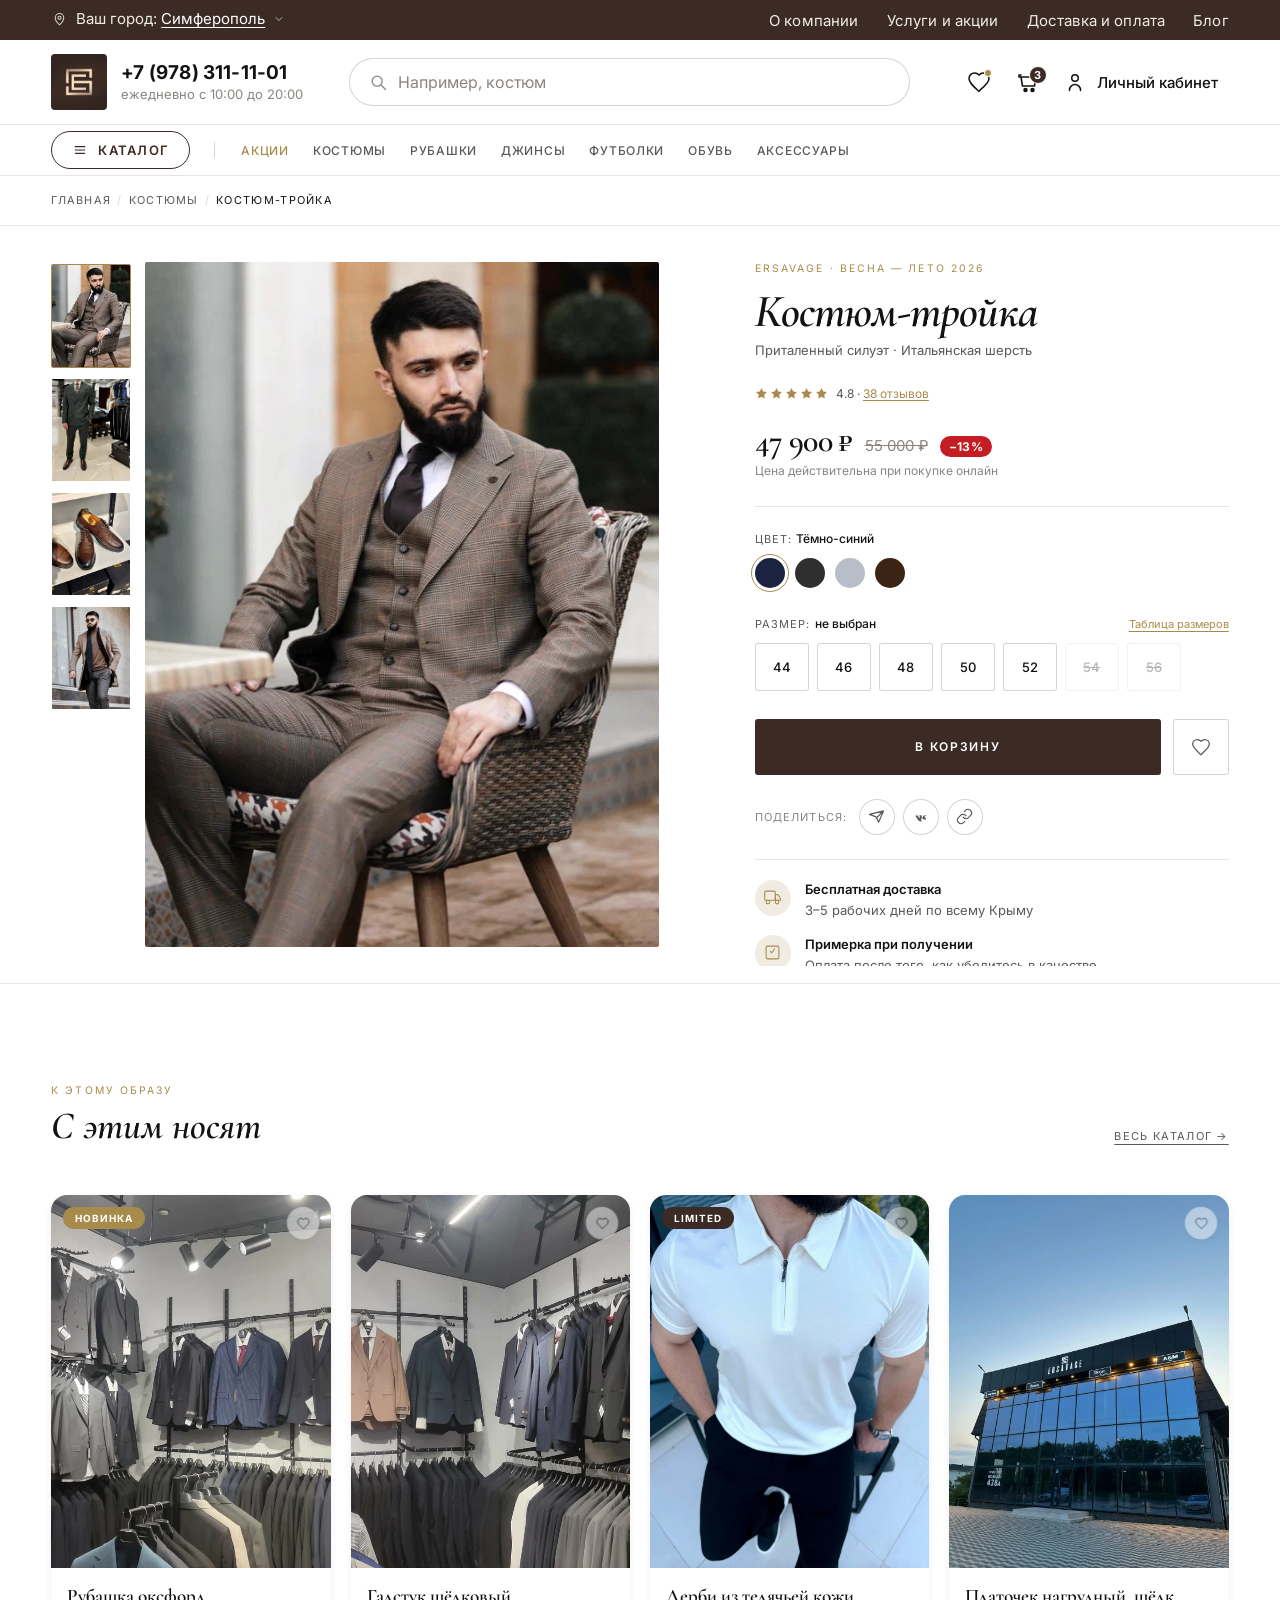
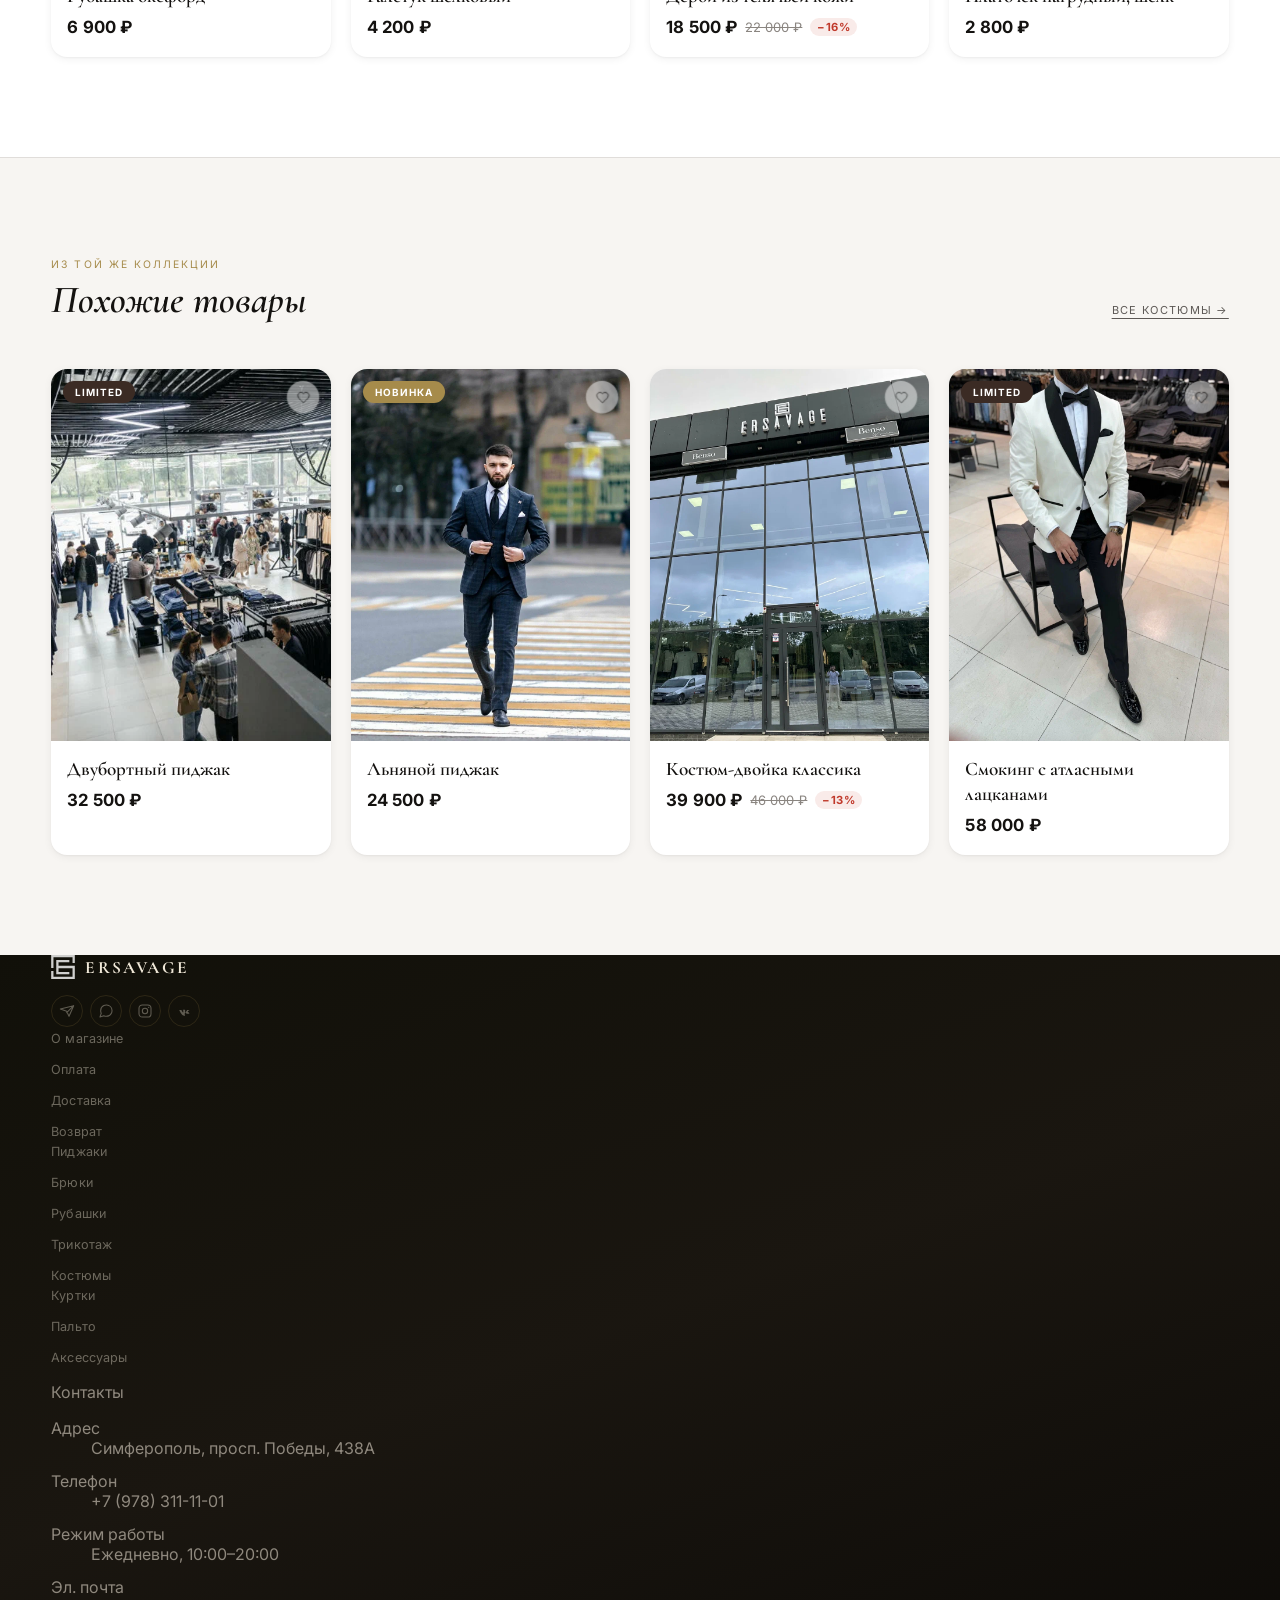
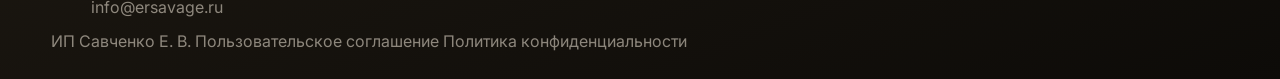
==== product.html @ a7c1278d "Update index.html metadata for SEO, enhance header navigation structure, and improve styling in head" ====
<!DOCTYPE html>
<html lang="ru">
<head>
  <meta charset="UTF-8">
  <meta name="viewport" content="width=device-width, initial-scale=1.0">
  <title>Костюм-тройка — ERSAVAGE</title>
  <link rel="icon" type="image/svg+xml" href="img/favicon.svg">
  <link rel="apple-touch-icon" href="img/logo.jpg">
  <link rel="preconnect" href="https://fonts.googleapis.com">
  <link rel="preconnect" href="https://fonts.gstatic.com" crossorigin>
  <link href="https://fonts.googleapis.com/css2?family=Cormorant+Garamond:ital,wght@0,500;0,600;0,700;1,500;1,600;1,700&family=Inter:wght@400;500;600;700&display=swap" rel="stylesheet">
  <link rel="stylesheet" href="css/style.css">
  <link rel="stylesheet" href="css/product.css">
</head>
<body>

  <a class="skip-link" href="#main-content">Перейти к содержимому</a>

  <!-- ===================== HEADER ===================== -->
  <header class="site-header" id="siteHeader">
    <div class="header-utility">
      <div class="container header-utility-inner">
        <div class="header-city-picker-wrap" id="cityPickerWrap">
          <button type="button" class="header-city-picker" id="cityPickerBtn" aria-haspopup="listbox" aria-expanded="false" aria-label="Выбрать город">
            <span class="header-utility-icon" aria-hidden="true">
              <svg viewBox="0 0 24 24" focusable="false">
                <path fill="none" stroke="currentColor" stroke-width="1.5" stroke-linecap="round" stroke-linejoin="round" d="M12 21s-6-5.2-6-10a6 6 0 1112 0c0 4.8-6 10-6 10z"></path>
                <circle cx="12" cy="11" r="2.25" fill="none" stroke="currentColor" stroke-width="1.5"></circle>
              </svg>
            </span>
            <span class="header-city-label">Ваш город: <span class="header-city-name" id="cityPickerName">Симферополь</span></span>
            <span class="header-city-chevron" aria-hidden="true">
              <svg viewBox="0 0 24 24" width="12" height="12" focusable="false">
                <path fill="none" stroke="currentColor" stroke-width="2" stroke-linecap="round" stroke-linejoin="round" d="M6 9l6 6 6-6"></path>
              </svg>
            </span>
          </button>
          <ul class="header-city-dropdown" id="cityPickerDropdown" role="listbox" aria-label="Выберите город">
            <li role="option" aria-selected="true"  data-city="Симферополь">Симферополь</li>
            <li role="option" aria-selected="false" data-city="Евпатория">Евпатория</li>
            <li role="option" aria-selected="false" data-city="Севастополь">Севастополь</li>
            <li role="option" aria-selected="false" data-city="Старый Крым">Старый Крым</li>
          </ul>
        </div>
        <nav class="header-utility-nav" aria-label="Информация о компании">
          <a class="header-utility-nav-link" href="index.html#about">О компании</a>
          <a class="header-utility-nav-link" href="sales.html">Услуги и акции</a>
          <a class="header-utility-nav-link" href="#">Доставка и оплата</a>
          <a class="header-utility-nav-link" href="#">Блог</a>
        </nav>
      </div>
    </div>

    <div class="header-main">
      <div class="container header-main-inner">

        <a class="header-logo" href="index.html" aria-label="ERSAVAGE — на главную">
          <img src="img/logo.jpg" alt="ERSAVAGE" width="48" height="48">
        </a>

        <div class="header-contact">
          <a class="header-contact-phone" href="tel:+79783111101">+7 (978) 311-11-01</a>
          <span class="header-contact-hours">ежедневно с 10:00 до 20:00</span>
        </div>

        <form class="header-search" role="search" action="#" method="get">
          <span class="header-search-icon" aria-hidden="true">
            <svg viewBox="0 0 24 24" focusable="false">
              <circle cx="11" cy="11" r="6" fill="none" stroke="currentColor" stroke-width="1.6"></circle>
              <path d="M16 16L21 21" fill="none" stroke="currentColor" stroke-width="1.6" stroke-linecap="round"></path>
            </svg>
          </span>
          <label class="sr-only" for="headerSearchInput">Поиск по каталогу</label>
          <input id="headerSearchInput" type="search" name="q" placeholder="Например, костюм" autocomplete="off">
        </form>

        <div class="header-actions">
          <button type="button" class="header-action header-wishlist-btn" aria-label="Избранное">
            <span class="wishlist-badge" aria-hidden="true"></span>
            <svg viewBox="0 0 24 24" aria-hidden="true" focusable="false">
              <path d="M12 21.35l-1.45-1.32C5.4 15.36 2 12.28 2 8.5 2 5.42 4.42 3 7.5 3c1.74 0 3.41.81 4.5 2.09C13.09 3.81 14.76 3 16.5 3 19.58 3 22 5.42 22 8.5c0 3.78-3.4 6.86-8.55 11.18L12 21.35z" fill="none" stroke="currentColor" stroke-width="1.5" stroke-linejoin="round"></path>
            </svg>
          </button>
          <a href="#" class="header-action header-cart-link" aria-label="Корзина, 3 товара">
            <span class="cart-badge">3</span>
            <svg viewBox="0 0 24 24" aria-hidden="true" focusable="false">
              <path d="M6 7h15l-1.5 9h-12L6 7z" fill="none" stroke="currentColor" stroke-width="1.6" stroke-linejoin="round"></path>
              <path d="M6 7H4V5h2" fill="none" stroke="currentColor" stroke-width="1.6" stroke-linecap="round"></path>
              <circle cx="10.5" cy="20" r="1.5" fill="currentColor"></circle>
              <circle cx="17.5" cy="20" r="1.5" fill="currentColor"></circle>
            </svg>
          </a>
          <a href="#" class="header-action header-account-link">
            <svg viewBox="0 0 24 24" aria-hidden="true" focusable="false">
              <circle cx="12" cy="8" r="3.25" fill="none" stroke="currentColor" stroke-width="1.5"></circle>
              <path d="M6.5 20.5v-.5a5.5 5.5 0 0111 0v.5" fill="none" stroke="currentColor" stroke-width="1.5" stroke-linecap="round"></path>
            </svg>
            <span>Личный кабинет</span>
          </a>
          <button
            type="button"
            class="header-action header-menu-btn"
            data-header-menu
            aria-expanded="false"
            aria-controls="headerMobileDrawer"
            aria-label="Открыть меню"
          >
            <svg class="header-menu-icon" viewBox="0 0 24 24" aria-hidden="true" focusable="false">
              <path d="M5 7h14M5 12h14M5 17h14" fill="none" stroke="currentColor" stroke-width="1.6" stroke-linecap="round"></path>
            </svg>
            <svg class="header-menu-close-icon" viewBox="0 0 24 24" aria-hidden="true" focusable="false">
              <path d="M6 6l12 12M18 6L6 18" fill="none" stroke="currentColor" stroke-width="1.6" stroke-linecap="round"></path>
            </svg>
          </button>
        </div>

      </div>
    </div>

    <div class="header-subnav" aria-label="Категории каталога">
      <div class="header-subnav-bg" aria-hidden="true"></div>
      <div class="container header-subnav-inner">
        <button type="button" class="header-catalog-btn" data-header-menu aria-label="Открыть каталог">
          <svg viewBox="0 0 24 24" aria-hidden="true" focusable="false">
            <path d="M5 7h14M5 12h14M5 17h14" fill="none" stroke="currentColor" stroke-width="1.8" stroke-linecap="round"></path>
          </svg>
          Каталог
        </button>
        <nav class="subnav-links" aria-label="Направления">
          <a href="sales.html">Акции</a>
          <a href="suits.html">Костюмы</a>
          <a href="#">Рубашки</a>
          <a href="#">Джинсы</a>
          <a href="#">Футболки</a>
          <a href="#">Обувь</a>
          <a href="#">Аксессуары</a>
        </nav>
      </div>
    </div>

    <div
      class="header-mobile-drawer"
      id="headerMobileDrawer"
      aria-hidden="true"
      aria-label="Навигация по сайту"
    >
      <button type="button" class="header-mobile-drawer-backdrop" data-header-menu-close aria-label="Закрыть меню"></button>
      <div class="header-mobile-drawer-panel" role="dialog" aria-modal="true" aria-label="Меню">
        <div class="header-mobile-drawer-head">
          <p class="header-mobile-drawer-title">Меню</p>
          <button type="button" class="header-mobile-drawer-close" data-header-menu-close aria-label="Закрыть меню">
            <svg viewBox="0 0 24 24" aria-hidden="true" focusable="false">
              <path d="M6 6l12 12M18 6L6 18" fill="none" stroke="currentColor" stroke-width="1.6" stroke-linecap="round"></path>
            </svg>
          </button>
        </div>

        <a href="index.html#new" class="header-mobile-catalog-link">
          <svg viewBox="0 0 24 24" aria-hidden="true" focusable="false">
            <path d="M5 7h14M5 12h14M5 17h14" fill="none" stroke="currentColor" stroke-width="1.6" stroke-linecap="round"></path>
          </svg>
          Каталог
        </a>

        <nav class="header-mobile-nav" aria-label="Категории">
          <a href="sales.html">Акции</a>
          <a href="#">Новинки</a>
          <a href="suits.html">Костюмы</a>
          <a href="#">Рубашки</a>
          <a href="#">Джинсы</a>
          <a href="#">Футболки</a>
          <a href="#">Аксессуары</a>
        </nav>

        <div class="header-mobile-divider" aria-hidden="true"></div>

        <nav class="header-mobile-nav header-mobile-nav--utility" aria-label="Сервисная навигация">
          <a href="index.html#about">О компании</a>
          <a href="#">Услуги и акции</a>
          <a href="#">Доставка и оплата</a>
          <a href="#">Блог</a>
        </nav>

        <div class="header-mobile-footer">
          <a class="header-mobile-phone" href="tel:+79783111101">+7 (978) 311-11-01</a>
          <p class="header-mobile-phone-hours">ежедневно с 10:00 до 20:00</p>
        </div>
      </div>
    </div>
  </header>

  <!-- ===================== MAIN ===================== -->
  <main id="main-content">

    <!-- Breadcrumb -->
    <div class="pdp-breadcrumb">
      <div class="container">
        <ol class="pdp-breadcrumb-list" aria-label="Навигационная цепочка">
          <li><a href="index.html">Главная</a></li>
          <li aria-hidden="true"><span class="pdp-breadcrumb-sep">/</span></li>
          <li><a href="suits.html">Костюмы</a></li>
          <li aria-hidden="true"><span class="pdp-breadcrumb-sep">/</span></li>
          <li class="pdp-breadcrumb-current" aria-current="page">Костюм-тройка</li>
        </ol>
      </div>
    </div>

    <!-- PDP Grid -->
    <div class="container">
      <div class="pdp-grid">

        <!-- ── GALLERY ── -->
        <div class="pdp-gallery" aria-label="Фотографии товара">

          <!-- Thumbnail strip -->
          <div class="pdp-gallery-strip" role="list" aria-label="Выбор фотографии">
            <button
              type="button"
              class="pdp-gallery-thumb is-active"
              data-pdp-thumb="0"
              aria-label="Фото 1 — общий вид"
              role="listitem"
            >
              <img
                src="img/XXXL.webp"
                alt=""
                loading="eager"
              >
            </button>
            <button
              type="button"
              class="pdp-gallery-thumb"
              data-pdp-thumb="1"
              aria-label="Фото 2 — образ на модели"
              role="listitem"
            >
              <img
                src="img/XXXL%20(1).webp"
                alt=""
                loading="lazy"
              >
            </button>
            <button
              type="button"
              class="pdp-gallery-thumb"
              data-pdp-thumb="2"
              aria-label="Фото 3 — детали кроя"
              role="listitem"
            >
              <img
                src="img/XXXL%20(2).webp"
                alt=""
                loading="lazy"
              >
            </button>
            <button
              type="button"
              class="pdp-gallery-thumb"
              data-pdp-thumb="3"
              aria-label="Фото 4 — жилет"
              role="listitem"
            >
              <img
                src="img/XXXL%20(3).webp"
                alt=""
                loading="lazy"
              >
            </button>
          </div>

          <!-- Main image -->
          <div class="pdp-gallery-main">
            <img
              id="pdpMainImg"
              src="img/XXXL.webp"
              alt="Костюм-тройка ERSAVAGE — общий вид"
              loading="eager"
              fetchpriority="high"
            >
          </div>
        </div>

        <!-- ── INFO PANEL ── -->
        <div class="pdp-info" id="pdpInfo">

          <span class="pdp-eyebrow">ERSAVAGE · Весна — лето 2026</span>

          <h1 class="pdp-title">Костюм-тройка</h1>
          <p class="pdp-subtitle">Приталенный силуэт · Итальянская шерсть</p>

          <!-- Rating -->
          <div class="pdp-rating">
            <div class="pdp-stars" aria-label="Рейтинг: 4.8 из 5">
              <svg viewBox="0 0 24 24" aria-hidden="true"><polygon points="12,2 15.09,8.26 22,9.27 17,14.14 18.18,21.02 12,17.77 5.82,21.02 7,14.14 2,9.27 8.91,8.26"/></svg>
              <svg viewBox="0 0 24 24" aria-hidden="true"><polygon points="12,2 15.09,8.26 22,9.27 17,14.14 18.18,21.02 12,17.77 5.82,21.02 7,14.14 2,9.27 8.91,8.26"/></svg>
              <svg viewBox="0 0 24 24" aria-hidden="true"><polygon points="12,2 15.09,8.26 22,9.27 17,14.14 18.18,21.02 12,17.77 5.82,21.02 7,14.14 2,9.27 8.91,8.26"/></svg>
              <svg viewBox="0 0 24 24" aria-hidden="true"><polygon points="12,2 15.09,8.26 22,9.27 17,14.14 18.18,21.02 12,17.77 5.82,21.02 7,14.14 2,9.27 8.91,8.26"/></svg>
              <svg viewBox="0 0 24 24" aria-hidden="true"><polygon points="12,2 15.09,8.26 22,9.27 17,14.14 18.18,21.02 12,17.77 5.82,21.02 7,14.14 2,9.27 8.91,8.26"/></svg>
            </div>
            <span class="pdp-rating-text">4.8 · <span class="pdp-rating-count">38 отзывов</span></span>
          </div>

          <!-- Price -->
          <div class="pdp-price-row">
            <span class="pdp-price-new">47 900 ₽</span>
            <span class="pdp-price-old">55 000 ₽</span>
            <span class="pdp-price-discount">−13%</span>
          </div>
          <p class="pdp-price-note">Цена действительна при покупке онлайн</p>

          <hr class="pdp-divider">

          <!-- Colors -->
          <label class="pdp-option-label" id="colorLabel">
            Цвет: <strong id="colorName">Тёмно-синий</strong>
          </label>
          <div class="pdp-colors" role="group" aria-labelledby="colorLabel">
            <button
              type="button"
              class="pdp-color-swatch is-active"
              data-color-name="Тёмно-синий"
              aria-label="Тёмно-синий — выбран"
              style="background: #1a2340;"
            ></button>
            <button
              type="button"
              class="pdp-color-swatch"
              data-color-name="Антрацит"
              aria-label="Антрацит"
              style="background: #2f2f2f;"
            ></button>
            <button
              type="button"
              class="pdp-color-swatch"
              data-color-name="Светло-серый"
              aria-label="Светло-серый"
              style="background: #b8bec8;"
            ></button>
            <button
              type="button"
              class="pdp-color-swatch"
              data-color-name="Тёмно-коричневый"
              aria-label="Тёмно-коричневый"
              style="background: #3b2414;"
            ></button>
          </div>

          <!-- Sizes -->
          <div class="pdp-sizes-head">
            <label class="pdp-option-label" id="sizeLabel" style="margin-bottom:0">
              Размер: <strong id="sizeName">не выбран</strong>
            </label>
            <button type="button" class="pdp-size-guide-btn" id="pdpSizeGuideBtn" aria-label="Открыть таблицу размеров">
              Таблица размеров
            </button>
          </div>
          <div class="pdp-sizes" role="group" aria-labelledby="sizeLabel">
            <button type="button" class="pdp-size-btn" data-size="44">44</button>
            <button type="button" class="pdp-size-btn" data-size="46">46</button>
            <button type="button" class="pdp-size-btn" data-size="48">48</button>
            <button type="button" class="pdp-size-btn" data-size="50">50</button>
            <button type="button" class="pdp-size-btn" data-size="52">52</button>
            <button type="button" class="pdp-size-btn" data-size="54" disabled>54</button>
            <button type="button" class="pdp-size-btn" data-size="56" disabled>56</button>
          </div>

          <!-- Add to cart + wishlist -->
          <div class="pdp-actions">
            <button type="button" class="pdp-cart-btn" id="pdpCartBtn">
              В корзину
            </button>
            <button type="button" class="pdp-wish-btn" id="pdpWishBtn" aria-label="Добавить в избранное">
              <svg viewBox="0 0 24 24" aria-hidden="true" focusable="false">
                <path d="M12 21.35l-1.45-1.32C5.4 15.36 2 12.28 2 8.5 2 5.42 4.42 3 7.5 3c1.74 0 3.41.81 4.5 2.09C13.09 3.81 14.76 3 16.5 3 19.58 3 22 5.42 22 8.5c0 3.78-3.4 6.86-8.55 11.18L12 21.35z" fill="none" stroke="currentColor" stroke-width="1.5" stroke-linejoin="round"/>
              </svg>
            </button>
          </div>

          <!-- Share -->
          <div class="pdp-share">
            <span class="pdp-share-label">Поделиться:</span>
            <div class="pdp-share-btns">
              <a href="#" class="pdp-share-btn pdp-share-tg" target="_blank" rel="noopener noreferrer" aria-label="Поделиться в Telegram">
                <svg viewBox="0 0 24 24" width="17" height="17" fill="none" stroke="currentColor" stroke-width="1.6" stroke-linecap="round" stroke-linejoin="round" aria-hidden="true"><path d="M22 4L11.5 14.5M22 4l-7 16-3.5-7.5L2 9l20-5z"/></svg>
              </a>
              <a href="#" class="pdp-share-btn pdp-share-vk" target="_blank" rel="noopener noreferrer" aria-label="Поделиться ВКонтакте">
                <svg viewBox="0 0 24 24" width="17" height="17" fill="currentColor" aria-hidden="true"><path d="M12.785 16.241s.288-.032.436-.194c.136-.148.132-.427.132-.427s-.02-1.304.587-1.496c.598-.186 1.364 1.26 2.175 1.816.616.422 1.084.33 1.084.33l2.175-.03s1.137-.071.598-.964c-.044-.073-.314-.658-1.617-1.862-1.366-1.262-1.183-.528.462-1.616.998-.674 1.396-1.086 1.27-1.262-.116-.163-.833-.12-.833-.12l-2.37.015s-.176-.024-.306.052c-.12.071-.197.234-.197.234s-.353.944-.82 1.748c-.988 1.674-1.384 1.762-1.547 1.658-.376-.24-.282-.966-.282-1.484 0-1.612.244-2.284-.476-2.456-.238-.057-.413-.095-1.023-.101-.782-.008-1.444.003-1.818.188-.252.126-.446.407-.328.423.146.02.477.09.652.33.226.31.218 1.005.218 1.005s.13 1.92-.302 2.158c-.297.163-.704-.169-1.578-1.686-.447-.776-.784-1.634-.784-1.634s-.065-.16-.182-.246c-.141-.103-.338-.136-.338-.136l-2.254.015s-.338.01-.462.155c-.11.13-.008.4-.008.4s1.77 4.14 3.773 6.23c1.836 1.914 3.923 1.787 3.923 1.787h.942z"/></svg>
              </a>
              <button type="button" class="pdp-share-btn" id="pdpCopyLink" aria-label="Скопировать ссылку">
                <svg viewBox="0 0 24 24" width="17" height="17" fill="none" stroke="currentColor" stroke-width="1.6" stroke-linecap="round" stroke-linejoin="round" aria-hidden="true"><path d="M10 13a5 5 0 0 0 7.54.54l3-3a5 5 0 0 0-7.07-7.07l-1.72 1.71"/><path d="M14 11a5 5 0 0 0-7.54-.54l-3 3a5 5 0 0 0 7.07 7.07l1.71-1.71"/></svg>
              </button>
            </div>
            <span class="pdp-copy-toast" id="pdpCopyToast" role="status" aria-live="polite">Ссылка скопирована</span>
          </div>

          <!-- Perks -->
          <ul class="pdp-perks" aria-label="Условия покупки">
            <li class="pdp-perk">
              <span class="pdp-perk-icon" aria-hidden="true">
                <svg viewBox="0 0 24 24" fill="none" stroke="currentColor" stroke-width="1.5" stroke-linecap="round" stroke-linejoin="round">
                  <rect x="1" y="3" width="15" height="13" rx="2"/><path d="M16 8h4l3 5v3h-7V8z"/><circle cx="5.5" cy="18.5" r="2.5"/><circle cx="18.5" cy="18.5" r="2.5"/>
                </svg>
              </span>
              <div class="pdp-perk-body">
                <strong>Бесплатная доставка</strong>
                3–5 рабочих дней по всему Крыму
              </div>
            </li>
            <li class="pdp-perk">
              <span class="pdp-perk-icon" aria-hidden="true">
                <svg viewBox="0 0 24 24" fill="none" stroke="currentColor" stroke-width="1.5" stroke-linecap="round" stroke-linejoin="round">
                  <path d="M9 10.5l2 2L15 7"/><rect x="3" y="3" width="18" height="18" rx="2"/>
                </svg>
              </span>
              <div class="pdp-perk-body">
                <strong>Примерка при получении</strong>
                Оплата после того, как убедитесь в качестве
              </div>
            </li>
            <li class="pdp-perk">
              <span class="pdp-perk-icon" aria-hidden="true">
                <svg viewBox="0 0 24 24" fill="none" stroke="currentColor" stroke-width="1.5" stroke-linecap="round" stroke-linejoin="round">
                  <polyline points="1 4 1 10 7 10"/><path d="M3.51 15a9 9 0 1 0 .49-3.51"/>
                </svg>
              </span>
              <div class="pdp-perk-body">
                <strong>Возврат в течение 30 дней</strong>
                Без лишних вопросов
              </div>
            </li>
          </ul>

          <!-- Accordion -->
          <div class="pdp-accordion" id="pdpAccordion">

            <div class="pdp-accordion-item is-open">
              <button type="button" class="pdp-accordion-trigger" aria-expanded="true" aria-controls="accDesc">
                Описание
                <span class="pdp-accordion-icon" aria-hidden="true">
                  <svg width="16" height="16" viewBox="0 0 24 24" fill="none" stroke="currentColor" stroke-width="1.8" stroke-linecap="round">
                    <path d="M12 5v14M5 12h14"/>
                  </svg>
                </span>
              </button>
              <div class="pdp-accordion-body" id="accDesc" role="region">
                <div class="pdp-accordion-body-inner">
                  <p>Классический костюм-тройка от ERSAVAGE в приталенном силуэте — образ, который работает на важных встречах, свадьбах и особых событиях. Двубортный пиджак с лацканами-пиком, жилет и зауженные брюки с отворотами создают законченный образ.</p>
                  <p>Изготовлен из итальянской шерстяной смеси с лёгким блеском — ткань дышит, держит форму и не мнётся в течение дня. Подкладка из чистого шёлка.</p>
                </div>
              </div>
            </div>

            <div class="pdp-accordion-item">
              <button type="button" class="pdp-accordion-trigger" aria-expanded="false" aria-controls="accComp">
                Состав и материалы
                <span class="pdp-accordion-icon" aria-hidden="true">
                  <svg width="16" height="16" viewBox="0 0 24 24" fill="none" stroke="currentColor" stroke-width="1.8" stroke-linecap="round">
                    <path d="M12 5v14M5 12h14"/>
                  </svg>
                </span>
              </button>
              <div class="pdp-accordion-body" id="accComp" role="region" hidden>
                <div class="pdp-accordion-body-inner">
                  <ul>
                    <li>Основа: 90% шерсть, 10% шёлк (Италия, Lanificio F.lli Cerruti)</li>
                    <li>Подкладка: 100% шёлк</li>
                    <li>Пуговицы: рог буйвола</li>
                    <li>Внутренний пояс: натуральная кожа</li>
                  </ul>
                </div>
              </div>
            </div>

            <div class="pdp-accordion-item">
              <button type="button" class="pdp-accordion-trigger" aria-expanded="false" aria-controls="accCare">
                Уход за изделием
                <span class="pdp-accordion-icon" aria-hidden="true">
                  <svg width="16" height="16" viewBox="0 0 24 24" fill="none" stroke="currentColor" stroke-width="1.8" stroke-linecap="round">
                    <path d="M12 5v14M5 12h14"/>
                  </svg>
                </span>
              </button>
              <div class="pdp-accordion-body" id="accCare" role="region" hidden>
                <div class="pdp-accordion-body-inner">
                  <ul>
                    <li>Только сухая химчистка (P)</li>
                    <li>Не стирать в машине</li>
                    <li>Гладить при низкой температуре (до 110°C) через влажную ткань</li>
                    <li>Хранить на анатомических вешалках</li>
                    <li>После носки проветривать не менее 30 минут</li>
                  </ul>
                </div>
              </div>
            </div>

            <div class="pdp-accordion-item">
              <button type="button" class="pdp-accordion-trigger" aria-expanded="false" aria-controls="accDelivery">
                Доставка и возврат
                <span class="pdp-accordion-icon" aria-hidden="true">
                  <svg width="16" height="16" viewBox="0 0 24 24" fill="none" stroke="currentColor" stroke-width="1.8" stroke-linecap="round">
                    <path d="M12 5v14M5 12h14"/>
                  </svg>
                </span>
              </button>
              <div class="pdp-accordion-body" id="accDelivery" role="region" hidden>
                <div class="pdp-accordion-body-inner">
                  <p><strong>Доставка:</strong> бесплатно по Симферополю и Крыму, 3–5 рабочих дней. Курьером до двери или в пункт выдачи.</p>
                  <p><strong>Примерка:</strong> вы можете примерить товар при получении и отказаться от него, если он вам не подошёл — без предоплаты.</p>
                  <p><strong>Возврат:</strong> в течение 30 дней с момента получения при сохранении товарного вида и этикеток.</p>
                </div>
              </div>
            </div>

          </div>
          <!-- /accordion -->

        </div>
        <!-- /pdp-info -->

      </div>
      <!-- /pdp-grid -->
    </div>

    <!-- ── RELATED PRODUCTS ── -->
    <section class="pdp-related" aria-labelledby="relatedTitle">
      <div class="container">
        <div class="pdp-related-head">
          <div>
            <p class="pdp-related-eyebrow">К этому образу</p>
            <h2 class="pdp-related-heading" id="relatedTitle">С этим носят</h2>
          </div>
          <a href="#" class="pdp-related-link">Весь каталог →</a>
        </div>

        <div class="pdp-related-grid">

          <article class="na-card">
            <a href="#" class="na-card-img-link" tabindex="-1" aria-hidden="true">
              <div class="na-card-img">
                <img src="img/XXXL%20(4).webp" alt="Классическая рубашка оксфорд" loading="lazy">
                <span class="na-badge na-badge--new">Новинка</span>
                <button type="button" class="na-wish" aria-label="Добавить в избранное">
                  <svg viewBox="0 0 24 24" aria-hidden="true" focusable="false"><path d="M12 21.35l-1.45-1.32C5.4 15.36 2 12.28 2 8.5 2 5.42 4.42 3 7.5 3c1.74 0 3.41.81 4.5 2.09C13.09 3.81 14.76 3 16.5 3 19.58 3 22 5.42 22 8.5c0 3.78-3.4 6.86-8.55 11.18L12 21.35z" fill="none" stroke="currentColor" stroke-width="1.5" stroke-linejoin="round"/></svg>
                </button>
                <div class="na-card-cta-bar">
                  <button type="button" class="na-cart-btn-overlay">В корзину</button>
                </div>
              </div>
            </a>
            <div class="na-card-info">
              <h3 class="na-card-title"><a href="#">Рубашка оксфорд</a></h3>
              <div class="na-card-price-row">
                <span class="na-price-new">6 900 ₽</span>
              </div>
            </div>
          </article>

          <article class="na-card">
            <a href="#" class="na-card-img-link" tabindex="-1" aria-hidden="true">
              <div class="na-card-img">
                <img src="img/XXXL%20(5).webp" alt="Галстук шёлковый, тёмно-синий" loading="lazy">
                <button type="button" class="na-wish" aria-label="Добавить в избранное">
                  <svg viewBox="0 0 24 24" aria-hidden="true" focusable="false"><path d="M12 21.35l-1.45-1.32C5.4 15.36 2 12.28 2 8.5 2 5.42 4.42 3 7.5 3c1.74 0 3.41.81 4.5 2.09C13.09 3.81 14.76 3 16.5 3 19.58 3 22 5.42 22 8.5c0 3.78-3.4 6.86-8.55 11.18L12 21.35z" fill="none" stroke="currentColor" stroke-width="1.5" stroke-linejoin="round"/></svg>
                </button>
                <div class="na-card-cta-bar">
                  <button type="button" class="na-cart-btn-overlay">В корзину</button>
                </div>
              </div>
            </a>
            <div class="na-card-info">
              <h3 class="na-card-title"><a href="#">Галстук шёлковый</a></h3>
              <div class="na-card-price-row">
                <span class="na-price-new">4 200 ₽</span>
              </div>
            </div>
          </article>

          <article class="na-card">
            <a href="#" class="na-card-img-link" tabindex="-1" aria-hidden="true">
              <div class="na-card-img">
                <img src="img/XXXL%20(6).webp" alt="Дерби из телячьей кожи" loading="lazy">
                <span class="na-badge na-badge--limited">Limited</span>
                <button type="button" class="na-wish" aria-label="Добавить в избранное">
                  <svg viewBox="0 0 24 24" aria-hidden="true" focusable="false"><path d="M12 21.35l-1.45-1.32C5.4 15.36 2 12.28 2 8.5 2 5.42 4.42 3 7.5 3c1.74 0 3.41.81 4.5 2.09C13.09 3.81 14.76 3 16.5 3 19.58 3 22 5.42 22 8.5c0 3.78-3.4 6.86-8.55 11.18L12 21.35z" fill="none" stroke="currentColor" stroke-width="1.5" stroke-linejoin="round"/></svg>
                </button>
                <div class="na-card-cta-bar">
                  <button type="button" class="na-cart-btn-overlay">В корзину</button>
                </div>
              </div>
            </a>
            <div class="na-card-info">
              <h3 class="na-card-title"><a href="#">Дерби из телячьей кожи</a></h3>
              <div class="na-card-price-row">
                <span class="na-price-new">18 500 ₽</span>
                <span class="na-price-old">22 000 ₽</span>
                <span class="na-price-discount">−16%</span>
              </div>
            </div>
          </article>

          <article class="na-card">
            <a href="#" class="na-card-img-link" tabindex="-1" aria-hidden="true">
              <div class="na-card-img">
                <img src="img/XXXL%20(7).webp" alt="Платочек нагрудный, шёлк" loading="lazy">
                <button type="button" class="na-wish" aria-label="Добавить в избранное">
                  <svg viewBox="0 0 24 24" aria-hidden="true" focusable="false"><path d="M12 21.35l-1.45-1.32C5.4 15.36 2 12.28 2 8.5 2 5.42 4.42 3 7.5 3c1.74 0 3.41.81 4.5 2.09C13.09 3.81 14.76 3 16.5 3 19.58 3 22 5.42 22 8.5c0 3.78-3.4 6.86-8.55 11.18L12 21.35z" fill="none" stroke="currentColor" stroke-width="1.5" stroke-linejoin="round"/></svg>
                </button>
                <div class="na-card-cta-bar">
                  <button type="button" class="na-cart-btn-overlay">В корзину</button>
                </div>
              </div>
            </a>
            <div class="na-card-info">
              <h3 class="na-card-title"><a href="#">Платочек нагрудный, шёлк</a></h3>
              <div class="na-card-price-row">
                <span class="na-price-new">2 800 ₽</span>
              </div>
            </div>
          </article>

        </div>
      </div>
    </section>


    <!-- ── SIMILAR PRODUCTS ── -->
    <section class="pdp-related pdp-similar" aria-labelledby="similarTitle">
      <div class="container">
        <div class="pdp-related-head">
          <div>
            <p class="pdp-related-eyebrow">Из той же коллекции</p>
            <h2 class="pdp-related-heading" id="similarTitle">Похожие товары</h2>
          </div>
          <a href="#" class="pdp-related-link">Все костюмы →</a>
        </div>

        <div class="pdp-related-grid">

          <article class="na-card">
            <a href="product.html" tabindex="-1" aria-hidden="true">
              <div class="na-card-img">
                <img src="img/XXXL%20(8).webp" alt="Двубортный пиджак ERSAVAGE" loading="lazy">
                <span class="na-badge na-badge--limited">Limited</span>
                <button type="button" class="na-wish" aria-label="Добавить в избранное">
                  <svg viewBox="0 0 24 24" aria-hidden="true" focusable="false"><path d="M12 21.35l-1.45-1.32C5.4 15.36 2 12.28 2 8.5 2 5.42 4.42 3 7.5 3c1.74 0 3.41.81 4.5 2.09C13.09 3.81 14.76 3 16.5 3 19.58 3 22 5.42 22 8.5c0 3.78-3.4 6.86-8.55 11.18L12 21.35z" fill="none" stroke="currentColor" stroke-width="1.5" stroke-linejoin="round"/></svg>
                </button>
                <div class="na-card-cta-bar">
                  <button type="button" class="na-cart-btn-overlay">В корзину</button>
                </div>
              </div>
            </a>
            <div class="na-card-info">
              <h3 class="na-card-title"><a href="product.html">Двубортный пиджак</a></h3>
              <div class="na-card-price-row">
                <span class="na-price-new">32 500 ₽</span>
              </div>
            </div>
          </article>

          <article class="na-card">
            <a href="product.html" tabindex="-1" aria-hidden="true">
              <div class="na-card-img">
                <img src="img/XXXL%20(9).webp" alt="Льняной пиджак ERSAVAGE" loading="lazy">
                <span class="na-badge na-badge--new">Новинка</span>
                <button type="button" class="na-wish" aria-label="Добавить в избранное">
                  <svg viewBox="0 0 24 24" aria-hidden="true" focusable="false"><path d="M12 21.35l-1.45-1.32C5.4 15.36 2 12.28 2 8.5 2 5.42 4.42 3 7.5 3c1.74 0 3.41.81 4.5 2.09C13.09 3.81 14.76 3 16.5 3 19.58 3 22 5.42 22 8.5c0 3.78-3.4 6.86-8.55 11.18L12 21.35z" fill="none" stroke="currentColor" stroke-width="1.5" stroke-linejoin="round"/></svg>
                </button>
                <div class="na-card-cta-bar">
                  <button type="button" class="na-cart-btn-overlay">В корзину</button>
                </div>
              </div>
            </a>
            <div class="na-card-info">
              <h3 class="na-card-title"><a href="product.html">Льняной пиджак</a></h3>
              <div class="na-card-price-row">
                <span class="na-price-new">24 500 ₽</span>
              </div>
            </div>
          </article>

          <article class="na-card">
            <a href="product.html" tabindex="-1" aria-hidden="true">
              <div class="na-card-img">
                <img src="img/XXXL%20(10).webp" alt="Костюм классика ERSAVAGE" loading="lazy">
                <button type="button" class="na-wish" aria-label="Добавить в избранное">
                  <svg viewBox="0 0 24 24" aria-hidden="true" focusable="false"><path d="M12 21.35l-1.45-1.32C5.4 15.36 2 12.28 2 8.5 2 5.42 4.42 3 7.5 3c1.74 0 3.41.81 4.5 2.09C13.09 3.81 14.76 3 16.5 3 19.58 3 22 5.42 22 8.5c0 3.78-3.4 6.86-8.55 11.18L12 21.35z" fill="none" stroke="currentColor" stroke-width="1.5" stroke-linejoin="round"/></svg>
                </button>
                <div class="na-card-cta-bar">
                  <button type="button" class="na-cart-btn-overlay">В корзину</button>
                </div>
              </div>
            </a>
            <div class="na-card-info">
              <h3 class="na-card-title"><a href="product.html">Костюм-двойка классика</a></h3>
              <div class="na-card-price-row">
                <span class="na-price-new">39 900 ₽</span>
                <span class="na-price-old">46 000 ₽</span>
                <span class="na-price-discount">−13%</span>
              </div>
            </div>
          </article>

          <article class="na-card">
            <a href="product.html" tabindex="-1" aria-hidden="true">
              <div class="na-card-img">
                <img src="img/XXXL%20(11).webp" alt="Смокинг ERSAVAGE" loading="lazy">
                <span class="na-badge na-badge--limited">Limited</span>
                <button type="button" class="na-wish" aria-label="Добавить в избранное">
                  <svg viewBox="0 0 24 24" aria-hidden="true" focusable="false"><path d="M12 21.35l-1.45-1.32C5.4 15.36 2 12.28 2 8.5 2 5.42 4.42 3 7.5 3c1.74 0 3.41.81 4.5 2.09C13.09 3.81 14.76 3 16.5 3 19.58 3 22 5.42 22 8.5c0 3.78-3.4 6.86-8.55 11.18L12 21.35z" fill="none" stroke="currentColor" stroke-width="1.5" stroke-linejoin="round"/></svg>
                </button>
                <div class="na-card-cta-bar">
                  <button type="button" class="na-cart-btn-overlay">В корзину</button>
                </div>
              </div>
            </a>
            <div class="na-card-info">
              <h3 class="na-card-title"><a href="product.html">Смокинг с атласными лацканами</a></h3>
              <div class="na-card-price-row">
                <span class="na-price-new">58 000 ₽</span>
              </div>
            </div>
          </article>

        </div>
      </div>
    </section>

    <!-- ── RECENTLY VIEWED ── -->
    <section class="pdp-recently" id="pdpRecently" aria-labelledby="recentlyTitle" hidden>
      <div class="container">
        <div class="pdp-related-head">
          <div>
            <p class="pdp-related-eyebrow">История просмотров</p>
            <h2 class="pdp-related-heading" id="recentlyTitle">Недавно смотрели</h2>
          </div>
        </div>
        <div class="pdp-related-grid" id="pdpRecentlyGrid"></div>
      </div>
    </section>

  </main>

  <!-- ===================== FOOTER ===================== -->
  <footer class="site-footer" id="footer">
    <div class="container footer-inner">
      <div class="footer-brand">
        <a class="footer-logo" href="index.html" aria-label="ERSAVAGE — на главную">
          <img src="img/logo.svg" alt="" width="28" height="28" aria-hidden="true">
          <span>ERSAVAGE</span>
        </a>
        <div class="footer-social" aria-label="Социальные сети">
          <a href="#" class="footer-social-link" rel="noopener noreferrer" aria-label="Telegram">
            <svg width="16" height="16" viewBox="0 0 24 24" fill="none" stroke="currentColor" stroke-width="1.6" stroke-linecap="round" stroke-linejoin="round" aria-hidden="true" focusable="false"><path d="M22 4L11.5 14.5M22 4l-7 16-3.5-7.5L2 9l20-5z"/></svg>
          </a>
          <a href="#" class="footer-social-link" rel="noopener noreferrer" aria-label="WhatsApp">
            <svg width="16" height="16" viewBox="0 0 24 24" fill="none" stroke="currentColor" stroke-width="1.6" stroke-linecap="round" stroke-linejoin="round" aria-hidden="true" focusable="false"><path d="M21 11.5a8.38 8.38 0 0 1-.9 3.8 8.5 8.5 0 0 1-7.6 4.7 8.38 8.38 0 0 1-3.8-.9L3 21l1.9-5.7a8.38 8.38 0 0 1-.9-3.8 8.5 8.5 0 0 1 4.7-7.6 8.38 8.38 0 0 1 3.8-.9h.5a8.48 8.48 0 0 1 8 8v.5z"/></svg>
          </a>
          <a href="#" class="footer-social-link" rel="noopener noreferrer" aria-label="Instagram">
            <svg width="16" height="16" viewBox="0 0 24 24" fill="none" stroke="currentColor" stroke-width="1.6" aria-hidden="true" focusable="false"><rect x="3" y="3" width="18" height="18" rx="5"/><circle cx="12" cy="12" r="4"/><circle cx="17.5" cy="6.5" r="1" fill="currentColor" stroke="none"/></svg>
          </a>
          <a href="#" class="footer-social-link" rel="noopener noreferrer" aria-label="ВКонтакте">
            <svg width="16" height="16" viewBox="0 0 24 24" fill="currentColor" aria-hidden="true" focusable="false"><path d="M12.785 16.241s.288-.032.436-.194c.136-.148.132-.427.132-.427s-.02-1.304.587-1.496c.598-.186 1.364 1.26 2.175 1.816.616.422 1.084.33 1.084.33l2.175-.03s1.137-.071.598-.964c-.044-.073-.314-.658-1.617-1.862-1.366-1.262-1.183-.528.462-1.616.998-.674 1.396-1.086 1.27-1.262-.116-.163-.833-.12-.833-.12l-2.37.015s-.176-.024-.306.052c-.12.071-.197.234-.197.234s-.353.944-.82 1.748c-.988 1.674-1.384 1.762-1.547 1.658-.376-.24-.282-.966-.282-1.484 0-1.612.244-2.284-.476-2.456-.238-.057-.413-.095-1.023-.101-.782-.008-1.444.003-1.818.188-.252.126-.446.407-.328.423.146.02.477.09.652.33.226.31.218 1.005.218 1.005s.13 1.92-.302 2.158c-.297.163-.704-.169-1.578-1.686-.447-.776-.784-1.634-.784-1.634s-.065-.16-.182-.246c-.141-.103-.338-.136-.338-.136l-2.254.015s-.338.01-.462.155c-.11.13-.008.4-.008.4s1.77 4.14 3.773 6.23c1.836 1.914 3.923 1.787 3.923 1.787h.942z"/></svg>
          </a>
        </div>
      </div>
      <nav class="footer-col" aria-label="О магазине">
        <ul>
          <li><a href="index.html#about">О магазине</a></li>
          <li><a href="#">Оплата</a></li>
          <li><a href="#">Доставка</a></li>
          <li><a href="#">Возврат</a></li>
        </ul>
      </nav>
      <nav class="footer-col" aria-label="Каталог — одежда">
        <ul>
          <li><a href="#">Пиджаки</a></li>
          <li><a href="#">Брюки</a></li>
          <li><a href="#">Рубашки</a></li>
          <li><a href="#">Трикотаж</a></li>
          <li><a href="suits.html">Костюмы</a></li>
        </ul>
      </nav>
      <nav class="footer-col" aria-label="Каталог — верхняя одежда">
        <ul>
          <li><a href="#">Куртки</a></li>
          <li><a href="#">Пальто</a></li>
          <li><a href="#">Аксессуары</a></li>
        </ul>
      </nav>
      <div class="footer-contacts">
        <p class="footer-contacts-label">Контакты</p>
        <dl class="footer-contacts-list">
          <div class="footer-contact-row">
            <dt>Адрес</dt>
            <dd>Симферополь, просп. Победы, 438А</dd>
          </div>
          <div class="footer-contact-row">
            <dt>Телефон</dt>
            <dd><a href="tel:+79783111101">+7 (978) 311-11-01</a></dd>
          </div>
          <div class="footer-contact-row">
            <dt>Режим работы</dt>
            <dd>Ежедневно, 10:00–20:00</dd>
          </div>
          <div class="footer-contact-row">
            <dt>Эл. почта</dt>
            <dd><a href="mailto:info@ersavage.ru">info@ersavage.ru</a></dd>
          </div>
        </dl>
      </div>
    </div>
    <div class="footer-bottom">
      <div class="container footer-bottom-inner">
        <span class="footer-legal-item">ИП Савченко Е. В.</span>
        <a href="#" class="footer-legal-item footer-legal-link">Пользовательское соглашение</a>
        <a href="#" class="footer-legal-item footer-legal-link">Политика конфиденциальности</a>
      </div>
    </div>
  </footer>

  <!-- ===================== STICKY MOBILE BAR ===================== -->
  <div class="pdp-sticky-bar" id="pdpStickyBar" aria-hidden="true">
    <button type="button" class="pdp-cart-btn">В корзину</button>
    <button type="button" class="pdp-wish-btn" aria-label="Добавить в избранное">
      <svg viewBox="0 0 24 24" aria-hidden="true" focusable="false">
        <path d="M12 21.35l-1.45-1.32C5.4 15.36 2 12.28 2 8.5 2 5.42 4.42 3 7.5 3c1.74 0 3.41.81 4.5 2.09C13.09 3.81 14.76 3 16.5 3 19.58 3 22 5.42 22 8.5c0 3.78-3.4 6.86-8.55 11.18L12 21.35z" fill="none" stroke="currentColor" stroke-width="1.5" stroke-linejoin="round"/>
      </svg>
    </button>
  </div>

  <!-- ===================== SIZE GUIDE MODAL ===================== -->
  <div class="pdp-size-modal" id="pdpSizeModal" role="dialog" aria-modal="true" aria-labelledby="sizeModalTitle">
    <div class="pdp-size-modal-panel">
      <div class="pdp-size-modal-header">
        <h2 class="pdp-size-modal-title" id="sizeModalTitle">Таблица размеров</h2>
        <button type="button" class="pdp-size-modal-close" id="pdpSizeModalClose" aria-label="Закрыть">
          <svg viewBox="0 0 24 24" fill="none" stroke="currentColor" stroke-width="1.6" stroke-linecap="round">
            <path d="M6 6l12 12M18 6L6 18"/>
          </svg>
        </button>
      </div>
      <p class="pdp-size-modal-note">Все замеры указаны в сантиметрах. Если вы находитесь между размерами, рекомендуем выбирать больший.</p>
      <table class="pdp-size-table">
        <thead>
          <tr>
            <th>Размер</th>
            <th>Обхват груди</th>
            <th>Обхват талии</th>
            <th>Обхват бёдер</th>
          </tr>
        </thead>
        <tbody>
          <tr><td>44</td><td>88</td><td>74</td><td>94</td></tr>
          <tr><td>46</td><td>92</td><td>78</td><td>98</td></tr>
          <tr><td>48</td><td>96</td><td>82</td><td>102</td></tr>
          <tr><td>50</td><td>100</td><td>86</td><td>106</td></tr>
          <tr><td>52</td><td>104</td><td>90</td><td>110</td></tr>
          <tr><td>54</td><td>108</td><td>94</td><td>114</td></tr>
          <tr><td>56</td><td>112</td><td>98</td><td>118</td></tr>
        </tbody>
      </table>
    </div>
  </div>

  <!-- ===================== SCRIPTS ===================== -->
  <script src="js/main.js"></script>
  <script>
    (function () {

      /* ----- Gallery ----- */
      var mainImg   = document.getElementById('pdpMainImg');
      var thumbBtns = document.querySelectorAll('[data-pdp-thumb]');
      var imgs = [
        'img/XXXL.webp',
        'img/XXXL%20(1).webp',
        'img/XXXL%20(2).webp',
        'img/XXXL%20(3).webp'
      ];
      var alts = [
        'Костюм-тройка ERSAVAGE — общий вид',
        'Костюм-тройка ERSAVAGE — образ на модели',
        'Костюм-тройка ERSAVAGE — детали кроя',
        'Костюм-тройка ERSAVAGE — жилет'
      ];

      thumbBtns.forEach(function (btn) {
        btn.addEventListener('click', function () {
          var idx = parseInt(btn.dataset.pdpThumb, 10);
          mainImg.classList.add('is-fading');
          setTimeout(function () {
            mainImg.src = imgs[idx];
            mainImg.alt = alts[idx];
            mainImg.classList.remove('is-fading');
          }, 180);
          thumbBtns.forEach(function (b) {
            b.classList.remove('is-active');
            b.removeAttribute('aria-pressed');
          });
          btn.classList.add('is-active');
        });
      });

      /* ----- Color swatches ----- */
      var colorSwatches = document.querySelectorAll('.pdp-color-swatch');
      var colorNameEl   = document.getElementById('colorName');

      colorSwatches.forEach(function (sw) {
        sw.addEventListener('click', function () {
          colorSwatches.forEach(function (s) { s.classList.remove('is-active'); });
          sw.classList.add('is-active');
          if (colorNameEl) colorNameEl.textContent = sw.dataset.colorName || '';
        });
      });

      /* ----- Size buttons ----- */
      var sizeBtns  = document.querySelectorAll('.pdp-size-btn');
      var sizeNameEl = document.getElementById('sizeName');

      sizeBtns.forEach(function (btn) {
        btn.addEventListener('click', function () {
          if (btn.disabled) return;
          sizeBtns.forEach(function (b) { b.classList.remove('is-active'); });
          btn.classList.add('is-active');
          if (sizeNameEl) sizeNameEl.textContent = btn.dataset.size || '';
        });
      });

      /* ----- Wishlist toggle (PDP) ----- */
      var wishBtn = document.getElementById('pdpWishBtn');
      if (wishBtn) {
        wishBtn.addEventListener('click', function () {
          wishBtn.classList.toggle('is-wished');
          var isWished = wishBtn.classList.contains('is-wished');
          wishBtn.setAttribute('aria-label', isWished ? 'Убрать из избранного' : 'Добавить в избранное');
        });
      }

      /* ----- Accordion ----- */
      var accItems = document.querySelectorAll('.pdp-accordion-item');

      accItems.forEach(function (item) {
        var trigger = item.querySelector('.pdp-accordion-trigger');
        var body    = item.querySelector('.pdp-accordion-body');

        if (!trigger || !body) return;

        /* Init open item */
        if (item.classList.contains('is-open')) {
          body.style.maxHeight = body.scrollHeight + 'px';
          body.removeAttribute('hidden');
        }

        trigger.addEventListener('click', function () {
          var isOpen = item.classList.contains('is-open');

          if (isOpen) {
            item.classList.remove('is-open');
            body.style.maxHeight = '0';
            trigger.setAttribute('aria-expanded', 'false');
            /* hide from AT after transition */
            setTimeout(function () { body.setAttribute('hidden', ''); }, 380);
          } else {
            item.classList.add('is-open');
            body.removeAttribute('hidden');
            /* force reflow so transition fires */
            body.getBoundingClientRect();
            body.style.maxHeight = body.scrollHeight + 'px';
            trigger.setAttribute('aria-expanded', 'true');
          }
        });
      });

      /* ----- Size guide modal ----- */
      var sizeModal     = document.getElementById('pdpSizeModal');
      var sizeGuideBtn  = document.getElementById('pdpSizeGuideBtn');
      var sizeModalClose = document.getElementById('pdpSizeModalClose');

      function openSizeModal() {
        if (!sizeModal) return;
        sizeModal.classList.add('is-open');
        sizeModal.removeAttribute('aria-hidden');
        document.body.style.overflow = 'hidden';
        if (sizeModalClose) sizeModalClose.focus();
      }

      function closeSizeModal() {
        if (!sizeModal) return;
        sizeModal.classList.remove('is-open');
        sizeModal.setAttribute('aria-hidden', 'true');
        document.body.style.overflow = '';
        if (sizeGuideBtn) sizeGuideBtn.focus();
      }

      if (sizeGuideBtn)   sizeGuideBtn.addEventListener('click', openSizeModal);
      if (sizeModalClose) sizeModalClose.addEventListener('click', closeSizeModal);

      if (sizeModal) {
        sizeModal.addEventListener('click', function (e) {
          if (e.target === sizeModal) closeSizeModal();
        });
      }

      document.addEventListener('keydown', function (e) {
        if (e.key === 'Escape' && sizeModal && sizeModal.classList.contains('is-open')) {
          closeSizeModal();
        }
      });

      /* ----- Share ----- */
      var pageUrl   = window.location.href;
      var pageTitle = 'Костюм-тройка ERSAVAGE — 47 900 ₽';

      var tgBtn  = document.querySelector('.pdp-share-tg');
      var vkBtn  = document.querySelector('.pdp-share-vk');
      if (tgBtn) tgBtn.href = 'https://t.me/share/url?url=' + encodeURIComponent(pageUrl) + '&text=' + encodeURIComponent(pageTitle);
      if (vkBtn) vkBtn.href = 'https://vk.com/share.php?url=' + encodeURIComponent(pageUrl) + '&title=' + encodeURIComponent(pageTitle);

      var copyBtn   = document.getElementById('pdpCopyLink');
      var copyToast = document.getElementById('pdpCopyToast');
      if (copyBtn) {
        copyBtn.addEventListener('click', function () {
          if (navigator.clipboard) {
            navigator.clipboard.writeText(pageUrl).then(function () {
              showCopyToast();
            });
          } else {
            /* Fallback for older browsers */
            var ta = document.createElement('textarea');
            ta.value = pageUrl;
            ta.style.position = 'fixed';
            ta.style.opacity = '0';
            document.body.appendChild(ta);
            ta.select();
            document.execCommand('copy');
            document.body.removeChild(ta);
            showCopyToast();
          }
        });
      }

      function showCopyToast() {
        if (!copyToast) return;
        copyToast.classList.add('is-visible');
        setTimeout(function () { copyToast.classList.remove('is-visible'); }, 2200);
      }

      /* ----- Recently Viewed (localStorage) ----- */
      var RECENTLY_KEY = 'ersavage_recently_v1';

      var currentProduct = {
        id: 'product-suit-001',
        name: 'Костюм-тройка',
        price: '47 900 ₽',
        oldPrice: '55 000 ₽',
        discount: '−13%',
        img: 'img/XXXL.webp',
        url: 'product.html',
        badge: 'Новинка'
      };

      function getHistory() {
        try { return JSON.parse(localStorage.getItem(RECENTLY_KEY)) || []; }
        catch (e) { return []; }
      }

      function saveHistory(items) {
        try { localStorage.setItem(RECENTLY_KEY, JSON.stringify(items)); }
        catch (e) {}
      }

      /* Save current product */
      var hist = getHistory();
      hist = hist.filter(function (p) { return p.id !== currentProduct.id; });
      hist.unshift(currentProduct);
      if (hist.length > 8) hist = hist.slice(0, 8);
      saveHistory(hist);

      /* Render previous products (exclude current) */
      var toShow = hist.filter(function (p) { return p.id !== currentProduct.id; }).slice(0, 4);
      var recentlySection = document.getElementById('pdpRecently');
      var recentlyGrid    = document.getElementById('pdpRecentlyGrid');

      if (toShow.length > 0 && recentlySection && recentlyGrid) {
        recentlySection.removeAttribute('hidden');
        recentlyGrid.innerHTML = toShow.map(function (p) {
          return '<article class="na-card">' +
            '<a href="' + p.url + '" tabindex="-1" aria-hidden="true">' +
            '<div class="na-card-img">' +
            '<img src="' + p.img + '" alt="' + p.name + '" loading="lazy">' +
            (p.badge ? '<span class="na-badge na-badge--new">' + p.badge + '</span>' : '') +
            '<button type="button" class="na-wish" aria-label="Добавить в избранное">' +
            '<svg viewBox="0 0 24 24" aria-hidden="true" focusable="false"><path d="M12 21.35l-1.45-1.32C5.4 15.36 2 12.28 2 8.5 2 5.42 4.42 3 7.5 3c1.74 0 3.41.81 4.5 2.09C13.09 3.81 14.76 3 16.5 3 19.58 3 22 5.42 22 8.5c0 3.78-3.4 6.86-8.55 11.18L12 21.35z" fill="none" stroke="currentColor" stroke-width="1.5" stroke-linejoin="round"/></svg>' +
            '</button>' +
            '<div class="na-card-cta-bar"><button type="button" class="na-cart-btn-overlay">В корзину</button></div>' +
            '</div></a>' +
            '<div class="na-card-info">' +
            '<h3 class="na-card-title"><a href="' + p.url + '">' + p.name + '</a></h3>' +
            '<div class="na-card-price-row">' +
            '<span class="na-price-new">' + p.price + '</span>' +
            (p.oldPrice ? '<span class="na-price-old">' + p.oldPrice + '</span>' : '') +
            (p.discount ? '<span class="na-price-discount">' + p.discount + '</span>' : '') +
            '</div></div></article>';
        }).join('');
      }

    }());
  </script>
</body>
</html>
---- css/style.css ----
@import url("tokens.css");
@import url("header.css");

* {
  box-sizing: border-box;
}

html,
body {
  margin: 0;
  padding: 0;
  background: var(--bg);
  color: var(--text);
  font-family: "Inter", sans-serif;
  scroll-behavior: smooth;
}

a {
  color: inherit;
  text-decoration: none;
}

.container {
  width: min(1440px, 92%);
  margin: 0 auto;
}

.section {
  padding: var(--section-y) 0;
}

h1,
h2,
h3 {
  font-family: "Cormorant Garamond", serif;
  font-weight: 600;
  margin: 0 0 16px;
}

h2 {
  font-size: clamp(2rem, 4vw, 2.8rem);
}

.link-gold:hover {
  color: var(--gold);
}

/* ——— Hero: кинематографичный слайдер + боковые карточки ——— */
.hero {
  --hero-height: clamp(540px, 76vh, 820px);
  --hero-ink: #f6f2ea;
  --hero-ink-muted: rgba(246, 242, 234, 0.7);
  --hero-gold: #c9ab6d;
  --hero-radius: 18px;

  position: relative;
  isolation: isolate;
  padding: clamp(10px, 1.6vh, 20px) 0 clamp(18px, 2.6vh, 30px);
  background: linear-gradient(180deg, #ffffff 0%, #fdfbf8 55%, #ffffff 100%);
  color: var(--ink);
  font-family: "Inter", sans-serif;
}

.hero-inner {
  display: grid;
  grid-template-columns: minmax(0, 1fr) clamp(272px, 23vw, 348px);
  gap: clamp(12px, 1.4vw, 20px);
}

.hero-stage {
  position: relative;
  height: var(--hero-height);
  border-radius: var(--hero-radius);
  overflow: hidden;
  background: #17140f;
  box-shadow:
    0 1px 2px rgba(20, 18, 16, 0.05),
    0 26px 60px -26px rgba(20, 18, 16, 0.32);
  outline: none;
}

.hero-stage:focus-visible {
  outline: 1px solid var(--gold);
  outline-offset: 4px;
}

.hero-slide {
  position: absolute;
  inset: 0;
  opacity: 0;
  visibility: hidden;
  transition:
    opacity 1s cubic-bezier(0.4, 0, 0.2, 1),
    visibility 1s;
}

.hero-slide.is-active {
  opacity: 1;
  visibility: visible;
  z-index: 1;
}

.hero-slide-media {
  position: absolute;
  inset: 0;
  overflow: hidden;
  background: #0a0908;
}

.hero-slide-media::after {
  content: "";
  position: absolute;
  inset: 0;
  background:
    linear-gradient(
      100deg,
      rgba(22, 18, 13, 0.62) 0%,
      rgba(22, 18, 13, 0.38) 34%,
      rgba(22, 18, 13, 0.06) 62%,
      rgba(22, 18, 13, 0.18) 100%
    ),
    linear-gradient(
      180deg,
      rgba(255, 252, 246, 0.3) 0%,
      rgba(255, 252, 246, 0.08) 12%,
      rgba(22, 18, 13, 0.06) 36%,
      rgba(22, 18, 13, 0.38) 78%,
      rgba(22, 18, 13, 0.66) 100%
    );
}

.hero-slide-media img {
  width: 100%;
  height: 100%;
  display: block;
  object-fit: cover;
  object-position: 52% 32%;
  transform: scale(1.09);
  filter: saturate(0.95) contrast(1.02);
}

.hero-slide.is-active .hero-slide-media img {
  animation: hero-kenburns 11s cubic-bezier(0.22, 0.61, 0.36, 1) forwards;
}

@keyframes hero-kenburns {
  from {
    transform: scale(1.09);
  }

  to {
    transform: scale(1);
  }
}

.hero-vignette {
  position: absolute;
  inset: 0;
  z-index: 2;
  pointer-events: none;
  background: radial-gradient(
    120% 92% at 50% 38%,
    transparent 45%,
    rgba(16, 13, 9, 0.3) 100%
  );
}

.hero-slide-inner {
  position: absolute;
  inset: 0;
  z-index: 3;
  display: flex;
  align-items: flex-end;
  padding: clamp(28px, 4vw, 56px) clamp(28px, 4vw, 64px) clamp(34px, 5vh, 56px);
}

.hero-copy {
  max-width: 620px;
}

.hero-eyebrow {
  display: flex;
  align-items: center;
  gap: 14px;
  margin: 0 0 clamp(18px, 2.4vh, 26px);
  font-size: 0.7rem;
  font-weight: 600;
  letter-spacing: 0.3em;
  text-transform: uppercase;
  color: rgba(246, 242, 234, 0.78);
}

.hero-eyebrow-rule {
  width: 44px;
  height: 1px;
  flex-shrink: 0;
  background: linear-gradient(90deg, var(--hero-gold), rgba(201, 171, 109, 0.15));
}

.hero-title {
  margin: 0 0 clamp(16px, 2.2vh, 24px);
  font-family: "Cormorant Garamond", serif;
  font-size: clamp(2.6rem, 4.6vw, 4.1rem);
  font-weight: 500;
  line-height: 1.03;
  letter-spacing: -0.015em;
  color: #fffdf9;
  text-wrap: balance;
  text-shadow: 0 2px 40px rgba(0, 0, 0, 0.35);
}

.hero-title em {
  font-style: italic;
  color: #e3cfa2;
}

.hero-lead {
  max-width: 46ch;
  margin: 0 0 clamp(26px, 3.6vh, 40px);
  font-size: clamp(0.95rem, 1.05vw, 1.06rem);
  font-weight: 400;
  line-height: 1.75;
  letter-spacing: 0.005em;
  color: var(--hero-ink-muted);
}

.hero-actions {
  display: flex;
  flex-wrap: wrap;
  gap: 12px;
}

.hero-btn {
  display: inline-flex;
  align-items: center;
  justify-content: center;
  min-height: 54px;
  padding: 0 32px;
  border-radius: 999px;
  font-size: 0.7rem;
  font-weight: 600;
  letter-spacing: 0.16em;
  text-transform: uppercase;
  white-space: nowrap;
  transition:
    background-color 0.3s ease,
    color 0.3s ease,
    border-color 0.3s ease,
    transform 0.3s cubic-bezier(0.22, 1, 0.36, 1);
}

.hero-btn--solid {
  background: #f7f3ec;
  color: #141210;
  border: 1px solid #f7f3ec;
}

.hero-btn--solid:hover {
  background: var(--hero-gold);
  border-color: var(--hero-gold);
  color: #14110c;
  transform: translateY(-2px);
}

.hero-btn--ghost {
  border: 1px solid rgba(246, 242, 234, 0.32);
  color: var(--hero-ink);
  backdrop-filter: blur(6px);
  -webkit-backdrop-filter: blur(6px);
}

.hero-btn--ghost:hover {
  border-color: rgba(246, 242, 234, 0.75);
  background: rgba(246, 242, 234, 0.08);
  transform: translateY(-2px);
}

/* Появление текста активного слайда */
@keyframes hero-rise {
  from {
    opacity: 0;
    transform: translateY(28px);
  }

  to {
    opacity: 1;
    transform: none;
  }
}

.hero-slide.is-active .hero-eyebrow,
.hero-slide.is-active .hero-title,
.hero-slide.is-active .hero-lead,
.hero-slide.is-active .hero-actions {
  animation: hero-rise 1s cubic-bezier(0.22, 1, 0.36, 1) both;
}

.hero-slide.is-active .hero-title {
  animation-delay: 0.09s;
}

.hero-slide.is-active .hero-lead {
  animation-delay: 0.18s;
}

.hero-slide.is-active .hero-actions {
  animation-delay: 0.27s;
}

/* ── Нижняя панель: быстрые ссылки + управление ── */
/* ── Боковые карточки ── */
.hero-aside {
  display: flex;
  flex-direction: column;
  gap: clamp(12px, 1.4vw, 20px);
  min-width: 0;
}

.hero-card {
  position: relative;
  flex: 1;
  min-height: 0;
  display: flex;
  align-items: flex-end;
  isolation: isolate;
  overflow: hidden;
  border-radius: var(--hero-radius);
  background: #17140f;
  color: #f6f2ea;
  box-shadow:
    0 1px 2px rgba(20, 18, 16, 0.05),
    0 20px 44px -24px rgba(20, 18, 16, 0.3);
  transition:
    transform 0.45s cubic-bezier(0.22, 1, 0.36, 1),
    box-shadow 0.45s ease;
}

.hero-card:hover {
  transform: translateY(-4px);
  box-shadow:
    0 1px 2px rgba(20, 18, 16, 0.06),
    0 30px 60px -26px rgba(20, 18, 16, 0.42);
}

.hero-card:focus-visible {
  outline: 1px solid var(--gold);
  outline-offset: 4px;
}

.hero-card-media {
  position: absolute;
  inset: 0;
  z-index: -1;
  overflow: hidden;
}

.hero-card-media img {
  width: 100%;
  height: 100%;
  display: block;
  object-fit: cover;
  object-position: 50% 42%;
  filter: saturate(0.9) contrast(1.03);
  transition: transform 0.9s cubic-bezier(0.22, 1, 0.36, 1);
}

.hero-card:hover .hero-card-media img {
  transform: scale(1.06);
}

.hero-card-media::after {
  content: "";
  position: absolute;
  inset: 0;
  background: linear-gradient(
    180deg,
    rgba(22, 18, 13, 0.12) 0%,
    rgba(22, 18, 13, 0.34) 42%,
    rgba(22, 18, 13, 0.82) 100%
  );
}

/* Тёмная карточка сертификата */
.hero-card--dark {
  flex-direction: column;
  align-items: stretch;
  background:
    radial-gradient(110% 62% at 50% 34%, rgba(201, 171, 109, 0.2) 0%, transparent 68%),
    linear-gradient(158deg, #201a12 0%, #100e0a 58%, #1a1410 100%);
}

.hero-gift {
  position: relative;
  z-index: 2;
  flex: 1;
  min-height: 0;
  display: flex;
  align-items: center;
  justify-content: center;
  padding: clamp(30px, 9%, 52px) clamp(22px, 7%, 34px) 0;
  perspective: 900px;
}

.hero-gift-card {
  position: relative;
  width: min(86%, 232px);
  aspect-ratio: 1.586;
  display: grid;
  grid-template-columns: 1fr auto;
  align-content: space-between;
  gap: 6px;
  padding: clamp(12px, 6%, 16px);
  overflow: hidden;
  border-radius: 12px;
  border: 1px solid rgba(201, 171, 109, 0.38);
  background:
    repeating-linear-gradient(
      42deg,
      rgba(201, 171, 109, 0.05) 0 1px,
      transparent 1px 8px
    ),
    linear-gradient(140deg, #2b2418 0%, #15110c 52%, #241d13 100%);
  box-shadow:
    0 1px 0 rgba(232, 214, 170, 0.14) inset,
    0 18px 34px -18px rgba(0, 0, 0, 0.9);
  transform: rotate(-7deg);
  transition: transform 0.6s cubic-bezier(0.22, 1, 0.36, 1);
}

.hero-gift-card::after {
  content: "";
  position: absolute;
  inset: 0;
  pointer-events: none;
  background: linear-gradient(
    118deg,
    transparent 34%,
    rgba(240, 224, 186, 0.13) 47%,
    rgba(240, 224, 186, 0.03) 55%,
    transparent 66%
  );
}

.hero-card--dark:hover .hero-gift-card {
  transform: rotate(-4deg) scale(1.04);
}

.hero-gift-mark {
  width: 20px;
  height: 20px;
  color: var(--hero-gold);
}

.hero-gift-brand {
  align-self: center;
  justify-self: end;
  font-size: 0.5rem;
  font-weight: 700;
  letter-spacing: 0.34em;
  color: rgba(246, 242, 234, 0.72);
}

.hero-gift-type {
  font-family: "Cormorant Garamond", serif;
  font-size: 1.06rem;
  font-style: italic;
  line-height: 1;
  color: #f1e4c6;
}

.hero-gift-no {
  align-self: end;
  justify-self: end;
  font-size: 0.5rem;
  font-weight: 500;
  letter-spacing: 0.16em;
  font-variant-numeric: tabular-nums;
  color: rgba(246, 242, 234, 0.4);
}

.hero-card-frame {
  position: absolute;
  inset: 14px;
  z-index: 1;
  pointer-events: none;
  border: 1px solid rgba(201, 171, 109, 0.26);
  border-radius: calc(var(--hero-radius) - 8px);
}

.hero-card-body {
  position: relative;
  z-index: 2;
  display: flex;
  align-items: flex-end;
  justify-content: space-between;
  gap: 14px;
  width: 100%;
  padding: clamp(18px, 2vw, 26px);
}

.hero-card-eyebrow {
  margin: 0 0 8px;
  font-size: 0.6rem;
  font-weight: 600;
  letter-spacing: 0.24em;
  text-transform: uppercase;
  color: rgba(246, 242, 234, 0.62);
}

.hero-card--dark .hero-card-eyebrow {
  color: rgba(201, 171, 109, 0.9);
}

.hero-card-title {
  margin: 0;
  font-family: "Cormorant Garamond", serif;
  font-size: clamp(1.35rem, 1.7vw, 1.7rem);
  font-weight: 500;
  line-height: 1.12;
  letter-spacing: 0.01em;
  color: #fffdf9;
}

.hero-card-arrow {
  flex-shrink: 0;
  width: 38px;
  height: 38px;
  border-radius: 50%;
  border: 1px solid rgba(246, 242, 234, 0.3);
  display: inline-flex;
  align-items: center;
  justify-content: center;
  transition:
    background-color 0.3s ease,
    border-color 0.3s ease,
    color 0.3s ease,
    transform 0.3s cubic-bezier(0.22, 1, 0.36, 1);
}

.hero-card--dark .hero-card-arrow {
  border-color: rgba(201, 171, 109, 0.4);
  color: var(--hero-gold);
}

.hero-card-arrow svg {
  width: 16px;
  height: 16px;
}

.hero-card:hover .hero-card-arrow {
  background: var(--hero-gold);
  border-color: var(--hero-gold);
  color: #17140f;
  transform: translateX(3px);
}

/* ── Управление слайдером ── */
.hero-nav {
  position: absolute;
  right: clamp(20px, 3vw, 40px);
  bottom: clamp(24px, 4vh, 44px);
  z-index: 5;
  display: inline-flex;
  align-items: center;
  gap: 10px;
}

.hero-nav-btn {
  display: inline-flex;
  align-items: center;
  justify-content: center;
  width: 46px;
  height: 46px;
  padding: 0;
  border-radius: 50%;
  border: 1px solid rgba(246, 242, 234, 0.32);
  background: rgba(22, 18, 13, 0.18);
  color: var(--hero-ink);
  cursor: pointer;
  backdrop-filter: blur(8px);
  -webkit-backdrop-filter: blur(8px);
  transition:
    background-color 0.25s ease,
    border-color 0.25s ease,
    color 0.25s ease;
}

.hero-nav-btn:hover {
  border-color: var(--hero-gold);
  background: var(--hero-gold);
  color: #17140f;
}

.hero-nav-btn:focus-visible {
  outline: 1px solid var(--hero-gold);
  outline-offset: 3px;
}

.hero-nav-btn svg {
  width: 17px;
  height: 17px;
}

@media (max-width: 1180px) {
  .hero-inner {
    grid-template-columns: minmax(0, 1fr) clamp(232px, 26vw, 280px);
  }
}

@media (max-width: 1024px) {
  .hero {
    --hero-height: clamp(520px, 72vh, 720px);
  }

  .hero-inner {
    grid-template-columns: minmax(0, 1fr);
  }

  .hero-title {
    font-size: clamp(2.5rem, 6vw, 3.6rem);
  }

  .hero-aside {
    flex-direction: row;
  }

  .hero-card {
    min-height: clamp(240px, 30vw, 290px);
  }

  .hero-gift-card {
    width: min(62%, 168px);
  }
}

@media (max-width: 768px) {
  .hero {
    --hero-height: clamp(480px, 72vh, 640px);
    --hero-radius: 14px;
  }

  .hero-slide-media img {
    object-position: 50% 18%;
  }

  .hero-slide-media::after {
    background:
      linear-gradient(
        180deg,
        rgba(255, 252, 246, 0.34) 0%,
        rgba(22, 18, 13, 0.12) 24%,
        rgba(22, 18, 13, 0.62) 66%,
        rgba(22, 18, 13, 0.88) 100%
      );
  }

  .hero-lead {
    max-width: 38ch;
  }

  .hero-card-title {
    font-size: 1.3rem;
  }

  .hero-nav {
    display: none;
  }
}

@media (max-width: 560px) {
  .hero-aside {
    flex-direction: column;
  }

  .hero-card {
    min-height: 220px;
  }

  .hero-card--dark {
    min-height: 250px;
  }

  .hero-gift-card {
    width: min(56%, 176px);
  }
}

@media (max-width: 480px) {
  .hero-title {
    font-size: clamp(2.15rem, 9.5vw, 2.9rem);
  }

  .hero-lead {
    font-size: 0.92rem;
    line-height: 1.65;
  }

  .hero-actions {
    width: 100%;
  }

  .hero-btn {
    flex: 1 1 100%;
    min-height: 50px;
    padding: 0 20px;
  }

}

@media (prefers-reduced-motion: reduce) {
  .hero-slide,
  .hero-btn,
  .hero-nav-btn,
  .hero-card,
  .hero-card-media img,
  .hero-card-arrow,
  .hero-gift-card {
    transition: none;
  }

  .hero-card:hover,
  .hero-card:hover .hero-card-media img,
  .hero-card:hover .hero-card-arrow {
    transform: none;
  }

  .hero-slide.is-active .hero-slide-media img,
  .hero-slide.is-active .hero-eyebrow,
  .hero-slide.is-active .hero-title,
  .hero-slide.is-active .hero-lead,
  .hero-slide.is-active .hero-actions {
    animation: none;
  }

  .hero-slide-media img {
    transform: none;
  }

  .hero-btn:hover {
    transform: none;
  }
}

.eyebrow {
  margin-bottom: 10px;
  text-transform: uppercase;
  letter-spacing: 0.08em;
  font-size: 0.78rem;
}

@media (prefers-reduced-motion: reduce) {
  .blog-card:hover .blog-card-media img {
    transform: none;
  }

  .blog-card:hover {
    transform: none;
  }

  .reveal {
    opacity: 1;
    transform: none;
    transition: none;
  }
}

.btn {
  display: inline-flex;
  align-items: center;
  justify-content: center;
  padding: 11px 22px;
  border: 1px solid var(--gold);
  text-transform: uppercase;
  font-size: 0.8rem;
  letter-spacing: 0.08em;
  cursor: pointer;
  transition: background-color 0.2s ease, border-color 0.2s ease, color 0.2s ease;
}

.btn-outline {
  background: transparent;
  color: var(--text);
}

.btn-outline:hover {
  background: var(--gold);
  color: var(--ink);
}

.btn-fill {
  background: var(--btn-primary);
  color: var(--btn-primary-text);
  border-color: var(--btn-primary);
}

.btn-fill:hover {
  background: var(--btn-primary-hover);
  border-color: var(--btn-primary-hover);
  color: var(--btn-primary-text);
}

/* ——— Новые поступления — светлый слайдер ——— */
/* ——— Новые поступления — redesigned ——— */
.new-arrivals {
  padding: var(--section-y) 0 clamp(40px, 5vw, 60px);
  /* background: #f7f5f2; */
  color: var(--ink);
}

.na-head {
  display: flex;
  justify-content: space-between;
  align-items: flex-end;
  gap: 16px;
  margin-bottom: 36px;
  flex-wrap: wrap;
}

.na-title-block {
  display: flex;
  flex-direction: column;
  gap: 6px;
}

.na-eyebrow {
  margin: 0;
  font-size: var(--eyebrow-size);
  font-weight: 600;
  letter-spacing: var(--eyebrow-tracking);
  text-transform: uppercase;
  color: var(--gold);
}

.na-heading {
  color: var(--ink);
  margin: 0 0 4px;
}

.na-head-right {
  display: flex;
  align-items: center;
  gap: 20px;
  flex-shrink: 0;
}

.na-all-link {
  display: inline-flex;
  align-items: center;
  gap: 5px;
  font-size: 0.875rem;
  font-weight: 500;
  color: var(--ink);
  transition: color 0.2s;
}

.na-all-link::after {
  content: "→";
  display: inline-block;
  transition: transform 0.25s ease;
}

.na-all-link:hover {
  color: var(--gold);
}

.na-all-link:hover::after {
  transform: translateX(5px);
}

.na-nav-wrap {
  display: flex;
  align-items: center;
  gap: 8px;
}

.na-nav-btn {
  display: flex;
  align-items: center;
  justify-content: center;
  width: 40px;
  height: 40px;
  border-radius: 50%;
  border: 1.5px solid var(--border-strong);
  background: #fff;
  color: var(--ink);
  cursor: pointer;
  transition: background 0.2s, border-color 0.2s, color 0.2s, transform 0.15s;
  padding: 0;
}

.na-nav-btn:hover:not(:disabled) {
  background: var(--espresso);
  border-color: var(--espresso);
  color: var(--espresso-text);
  transform: scale(1.06);
}

.na-nav-btn:disabled {
  opacity: 0.3;
  cursor: default;
}

.na-nav-btn svg {
  width: 18px;
  height: 18px;
}

.na-counter {
  font-size: 0.8rem;
  font-weight: 500;
  color: var(--ink-subtle);
  letter-spacing: 0.05em;
  min-width: 56px;
  text-align: center;
}

/* Filter tabs */
.na-tabs-row {
  display: flex;
  gap: 6px;
  margin-bottom: 28px;
  flex-wrap: wrap;
  align-items: center;
}

.na-tab {
  min-height: 38px;
  padding: 7px 20px;
  border-radius: 999px;
  border: 1.5px solid transparent;
  background: rgba(20, 18, 16, 0.07);
  color: var(--ink-muted);
  font-size: 0.8125rem;
  font-weight: 500;
  cursor: pointer;
  font-family: inherit;
  letter-spacing: 0.02em;
  transition: background 0.2s, color 0.2s, border-color 0.2s;
}

.na-tab:hover {
  background: rgba(20, 18, 16, 0.12);
  color: var(--ink);
}

.na-tab.is-active {
  background: var(--espresso);
  border-color: var(--espresso);
  color: var(--espresso-text);
}

/* Slider */
.na-slider {
  overflow: hidden;
  position: relative;
}

/* Overlay arrow buttons */
.na-overlay-btn {
  position: absolute;
  top: 0;
  bottom: 0;
  z-index: 10;
  width: 100px;
  border: none;
  background: transparent;
  cursor: pointer;
  display: flex;
  align-items: center;
  padding: 0;
  opacity: 0;
  pointer-events: none;
  transition: opacity 0.3s ease;
}

.na-overlay-btn--prev {
  left: 0;
  justify-content: flex-start;
  padding-left: 12px;
  background: linear-gradient(to right, #f7f5f2 15%, rgba(247, 245, 242, 0) 100%);
}

.na-overlay-btn--next {
  right: 0;
  justify-content: flex-end;
  padding-right: 12px;
  background: linear-gradient(to left, #f7f5f2 15%, rgba(247, 245, 242, 0) 100%);
}

.na-slider:hover .na-overlay-btn:not(:disabled) {
  opacity: 1;
  pointer-events: auto;
}

.na-overlay-btn:disabled {
  opacity: 0 !important;
  pointer-events: none;
}

.na-overlay-btn-circle {
  width: 44px;
  height: 44px;
  border-radius: 50%;
  background: #fff;
  border: none;
  display: flex;
  align-items: center;
  justify-content: center;
  box-shadow: 0 4px 20px rgba(20, 18, 16, 0.14);
  transition: background 0.22s ease, box-shadow 0.22s ease, transform 0.22s ease;
  flex-shrink: 0;
  color: var(--ink);
}

.na-overlay-btn:hover .na-overlay-btn-circle {
  background: var(--espresso);
  color: #fff;
  box-shadow: 0 6px 24px rgba(59, 43, 36, 0.26);
  transform: scale(1.06);
}

.na-overlay-btn svg {
  width: 18px;
  height: 18px;
}

.na-track {
  display: flex;
  gap: 16px;
  transition: transform 0.52s cubic-bezier(0.42, 0, 0.25, 1);
  will-change: transform;
}

/* Cards */
.na-card {
  flex-shrink: 0;
  background: #fff;
  border: none;
  border-radius: var(--radius-lg);
  overflow: hidden;
  box-shadow: 0 2px 8px rgba(20, 18, 16, 0.06), 0 1px 2px rgba(20, 18, 16, 0.04);
  transition: transform 0.35s cubic-bezier(0.34, 1.56, 0.64, 1), box-shadow 0.35s ease;
}

.na-card:hover {
  transform: translateY(-7px);
  box-shadow: 0 20px 48px rgba(20, 18, 16, 0.13), 0 6px 16px rgba(20, 18, 16, 0.07);
}

.na-card-img {
  position: relative;
  aspect-ratio: 3 / 4;
  overflow: hidden;
  background: #ede9e4;
}

.na-card-img > a {
  display: block;
  width: 100%;
  height: 100%;
}

.na-card-img img {
  width: 100%;
  height: 100%;
  object-fit: cover;
  display: block;
  transition: transform 0.6s ease;
}

.na-card-title a {
  color: inherit;
  text-decoration: none;
}

.na-card-title a:hover {
  color: var(--gold);
}

.na-card:hover .na-card-img img {
  transform: scale(1.07);
}

/* Badges */
.na-badge {
  position: absolute;
  top: 12px;
  left: 12px;
  padding: 5px 12px;
  border-radius: 999px;
  font-size: 0.62rem;
  font-weight: 700;
  letter-spacing: 0.1em;
  text-transform: uppercase;
  pointer-events: none;
}

.na-badge--new {
  background: var(--gold);
  color: #fff;
}

.na-badge--limited {
  background: var(--espresso);
  color: #fff;
}

.na-badge--hit {
  background: #c0392b;
  color: #fff;
}

/* Wishlist button */
.na-wish {
  position: absolute;
  top: 10px;
  right: 10px;
  width: 36px;
  height: 36px;
  border-radius: 50%;
  border: none;
  background: rgba(255, 255, 255, 0.88);
  backdrop-filter: blur(8px);
  display: flex;
  align-items: center;
  justify-content: center;
  cursor: pointer;
  padding: 0;
  opacity: 0.55;
  transform: scale(0.9);
  transition: opacity 0.22s ease, transform 0.22s ease, background 0.2s;
  box-shadow: 0 2px 8px rgba(20, 18, 16, 0.1);
}

.na-wish svg {
  width: 15px;
  height: 15px;
  color: var(--ink);
  transition: color 0.2s, fill 0.2s;
}

.na-card:hover .na-wish {
  opacity: 1;
  transform: scale(1);
}

.na-wish:hover {
  background: #fff;
  transform: scale(1.12) !important;
}

.na-wish:hover svg {
  color: #c0392b;
}

.na-wish.is-active svg {
  fill: #c0392b;
  color: #c0392b;
}

/* CTA overlay bar — slides up from bottom of image on hover */
.na-card-cta-bar {
  position: absolute;
  left: 0;
  right: 0;
  bottom: 0;
  padding: 0 12px 12px;
  transform: translateY(110%);
  transition: transform 0.35s cubic-bezier(0.34, 1.2, 0.64, 1);
  pointer-events: none;
}

.na-card:hover .na-card-cta-bar {
  transform: translateY(0);
  pointer-events: auto;
}

.na-cart-btn-overlay {
  width: 100%;
  min-height: 42px;
  padding: 10px 14px;
  border-radius: 10px;
  border: none;
  background: var(--espresso);
  color: #fff;
  font-size: 0.74rem;
  font-weight: 700;
  letter-spacing: 0.1em;
  text-transform: uppercase;
  cursor: pointer;
  font-family: inherit;
  transition: background 0.2s, transform 0.15s;
  box-shadow: 0 4px 18px rgba(59, 43, 36, 0.35);
}

.na-cart-btn-overlay:hover {
  background: var(--espresso-hover);
  transform: scaleX(1.01);
}

/* Card body */
.na-card-info {
  padding: 16px 16px 20px;
}

.na-card-title {
  font-family: "Cormorant Garamond", serif;
  font-size: 1.2rem;
  font-weight: 600;
  color: var(--ink);
  margin: 0 0 8px;
  line-height: 1.3;
}

.na-card-price-row {
  display: flex;
  align-items: center;
  gap: 8px;
  flex-wrap: wrap;
}

.na-price-new {
  font-size: 1.05rem;
  font-weight: 700;
  color: var(--ink);
  letter-spacing: 0.01em;
}

.na-price-old {
  font-size: 0.8125rem;
  color: var(--ink-subtle);
  text-decoration: line-through;
}

.na-price-discount {
  font-size: 0.7rem;
  font-weight: 700;
  color: #c0392b;
  background: rgba(192, 57, 43, 0.1);
  padding: 2px 7px;
  border-radius: 999px;
  letter-spacing: 0.04em;
}

/* Dots */
.na-dots-row {
  display: flex;
  gap: 7px;
  justify-content: center;
  margin-top: 36px;
}

.na-dot {
  flex-shrink: 0;
  width: 44px;
  height: 44px;
  padding: 0;
  border: none;
  border-radius: 50%;
  background: transparent;
  cursor: pointer;
  display: inline-flex;
  align-items: center;
  justify-content: center;
}

.na-dot::before {
  content: "";
  width: 6px;
  height: 6px;
  border-radius: 50%;
  background: rgba(20, 18, 16, 0.22);
  transition: background 0.3s, width 0.3s, border-radius 0.3s;
}

.na-dot.is-active::before {
  background: var(--espresso);
  width: 24px;
  height: 6px;
  border-radius: 3px;
}

@media (max-width: 640px) {
  .new-arrivals {
    padding: 56px 0 40px;
  }

  .na-head {
    align-items: flex-start;
    margin-bottom: 24px;
  }

  .na-head-right {
    flex-wrap: wrap;
    gap: 12px;
  }

  .na-tabs-row {
    gap: 6px;
    margin-bottom: 20px;
  }

  .na-tab {
    min-height: 36px;
    padding: 6px 14px;
    font-size: 0.78rem;
  }
}

/* ——— Каталог категорий — бенто-грид ——— */
/* ——— Каталог категорий — redesigned ——— */
.cats {
  padding: clamp(48px, 6vw, 72px) 0 clamp(52px, 7vw, 88px);
  background: var(--surface-0);
  color: var(--ink);
}

.cats-head {
  display: flex;
  align-items: flex-end;
  justify-content: space-between;
  gap: 16px;
  margin-bottom: 28px;
}

.cats-eyebrow {
  margin: 0 0 6px;
  font-size: var(--eyebrow-size);
  font-weight: 600;
  letter-spacing: var(--eyebrow-tracking);
  text-transform: uppercase;
  color: var(--gold);
}

.cats-heading {
  margin: 0;
}

.cats-all-link {
  display: inline-flex;
  align-items: center;
  gap: 8px;
  font-size: 0.875rem;
  font-weight: 500;
  color: var(--ink);
  white-space: nowrap;
  flex-shrink: 0;
  transition: color 0.22s;
}

.cats-all-link:hover {
  color: var(--gold);
}

.cats-all-link svg {
  transition: transform 0.25s cubic-bezier(0.22, 1, 0.36, 1);
}

.cats-all-link:hover svg {
  transform: translateX(5px);
}

/* Grid */
.cats-grid {
  display: grid;
  grid-template-columns: repeat(4, 1fr);
  grid-template-rows: 235px 235px 185px;
  gap: 10px;
}

/* Base card */
.cat-card {
  position: relative;
  display: block;
  overflow: hidden;
  border-radius: var(--radius-lg);
  background: #ddd9d3;
  text-decoration: none;
  color: var(--ink);
  transition:
    box-shadow 0.35s ease,
    transform 0.35s cubic-bezier(0.34, 1.2, 0.64, 1);
}

.cat-card:hover {
  box-shadow: 0 20px 48px rgba(20, 18, 16, 0.2), 0 6px 16px rgba(20, 18, 16, 0.1);
  transform: translateY(-4px);
}

.cat-card:focus-visible {
  outline: 2px solid var(--gold);
  outline-offset: 3px;
}

/* Featured card: col 1–2, row 1–2 */
.cat-card--feat {
  grid-column: 1 / 3;
  grid-row: 1 / 3;
}

/* Image container */
.cat-card-media {
  position: absolute;
  inset: 0;
  overflow: hidden;
}

.cat-card-media img {
  width: 100%;
  height: 100%;
  object-fit: cover;
  display: block;
  transition: transform 0.72s cubic-bezier(0.22, 1, 0.36, 1);
}

.cat-card:hover .cat-card-media img {
  transform: scale(1.08);
}

/* Bottom gradient */
.cat-card::before {
  content: "";
  position: absolute;
  inset: auto 0 0;
  height: 65%;
  z-index: 1;
  background: linear-gradient(
    to top,
    rgba(10, 8, 6, 0.9) 0%,
    rgba(10, 8, 6, 0.46) 44%,
    transparent 100%
  );
  pointer-events: none;
}

/* Gold shimmer line on hover */
.cat-card::after {
  content: "";
  position: absolute;
  bottom: 0;
  left: 0;
  right: 0;
  height: 2px;
  z-index: 4;
  background: linear-gradient(90deg, transparent 0%, var(--gold) 50%, transparent 100%);
  opacity: 0;
  transform: scaleX(0.3);
  transition: opacity 0.35s ease, transform 0.35s ease;
}

.cat-card:hover::after {
  opacity: 1;
  transform: scaleX(1);
}

/* Featured badges */
.cat-card--feat .cat-card-media::before,
.cat-card--feat .cat-card-media::after {
  position: absolute;
  top: 18px;
  z-index: 3;
  font-size: 0.57rem;
  font-weight: 700;
  font-family: "Inter", sans-serif;
  letter-spacing: 0.18em;
  text-transform: uppercase;
  color: rgba(255, 255, 255, 0.9);
  background: rgba(14, 12, 10, 0.5);
  padding: 6px 13px;
  border: 1px solid rgba(255, 255, 255, 0.16);
  border-radius: 999px;
  backdrop-filter: blur(10px);
  -webkit-backdrop-filter: blur(10px);
}

.cat-card--feat .cat-card-media::before {
  content: "120+ моделей";
  left: 18px;
}

.cat-card--feat .cat-card-media::after {
  content: "Весна — лето 2026";
  right: 18px;
}

/* Bottom content strip */
.cat-card-foot {
  position: absolute;
  bottom: 0;
  left: 0;
  right: 0;
  z-index: 2;
  padding: 14px 16px;
  display: flex;
  align-items: flex-end;
  justify-content: space-between;
  gap: 12px;
}

.cat-card--feat .cat-card-foot {
  padding: 22px 24px;
}

/* Info block */
.cat-card-info {
  display: flex;
  flex-direction: column;
  gap: 4px;
}

/* Category name */
.cat-card-label {
  display: block;
  font-family: "Cormorant Garamond", serif;
  font-size: clamp(1.15rem, 1.8vw, 1.4rem);
  font-weight: 600;
  line-height: 1.1;
  letter-spacing: 0.02em;
  color: #fff;
  text-shadow: 0 2px 16px rgba(0, 0, 0, 0.55);
}

.cat-card--feat .cat-card-label {
  font-size: clamp(1.75rem, 2.8vw, 2.4rem);
}

/* Sub/count text */
.cat-card-meta {
  font-size: 0.68rem;
  font-weight: 500;
  letter-spacing: 0.09em;
  text-transform: uppercase;
  color: rgba(255, 255, 255, 0.5);
  line-height: 1.2;
}

/* Arrow circle */
.cat-card-arrow {
  display: flex;
  align-items: center;
  justify-content: center;
  width: 36px;
  height: 36px;
  border-radius: 50%;
  border: 1px solid rgba(255, 255, 255, 0.22);
  background: rgba(255, 255, 255, 0.08);
  flex-shrink: 0;
  opacity: 0.4;
  transform: translateX(-8px);
  transition:
    opacity 0.28s ease,
    transform 0.28s cubic-bezier(0.22, 1, 0.36, 1),
    background 0.2s ease,
    border-color 0.2s ease;
}

.cat-card:hover .cat-card-arrow {
  opacity: 1;
  transform: translateX(0);
}

.cat-card--feat .cat-card-arrow {
  width: 44px;
  height: 44px;
  opacity: 0.5;
}

.cat-card-arrow:hover {
  background: var(--gold-soft);
  border-color: var(--gold-muted);
}

/* ——— Responsive ——— */
@media (max-width: 1024px) {
  .cats-grid {
    grid-template-columns: repeat(3, 1fr);
    grid-template-rows: 208px 208px 168px 168px;
    gap: 10px;
  }

  .cat-card--feat {
    grid-column: 1 / 3;
    grid-row: 1 / 3;
  }
}

@media (max-width: 768px) {
  .cats-grid {
    grid-template-columns: repeat(2, 1fr);
    grid-template-rows: 220px 152px 152px 152px 152px;
    gap: 8px;
  }

  .cat-card--feat {
    grid-column: 1 / 3;
    grid-row: 1;
  }

  .cat-card .cat-card-arrow {
    opacity: 1;
    transform: translateX(0);
  }
}

@media (max-width: 480px) {
  .cats {
    padding: 48px 0 52px;
  }

  .cats-grid {
    grid-template-rows: 185px 136px 136px 136px 136px;
    gap: 7px;
  }

  .cat-card {
    border-radius: var(--radius-md);
  }

  .cat-card--feat .cat-card-media::before,
  .cat-card--feat .cat-card-media::after {
    top: 12px;
    font-size: 0.52rem;
    padding: 4px 9px;
  }

  .cat-card--feat .cat-card-media::before {
    left: 12px;
  }

  .cat-card--feat .cat-card-media::after {
    right: 12px;
  }

  .cat-card-arrow {
    display: none;
  }

  .cat-card--feat .cat-card-foot {
    padding: 16px;
  }

  .cat-card-meta {
    display: none;
  }
}

/* ——— Подборки от стилистов ——— */
/* ——— Lookbook — Подборки от стилистов (Premium editorial) ——— */

.lookbook {
  position: relative;
  overflow: hidden;
}

.lookbook-inner {
  padding: clamp(64px, 8vw, 104px) 0;
  background: linear-gradient(160deg, #111009 0%, #1c1710 40%, #141210 70%, #0e0c09 100%);
  position: relative;
}

/* ambient gold glow */
.lookbook-inner::before {
  content: "";
  position: absolute;
  top: 0;
  left: 50%;
  transform: translateX(-50%);
  width: 80%;
  height: 1px;
  background: linear-gradient(90deg, transparent, rgba(166, 139, 75, 0.5), transparent);
  pointer-events: none;
}

.lookbook-inner::after {
  content: "";
  position: absolute;
  bottom: 0;
  left: 50%;
  transform: translateX(-50%);
  width: 80%;
  height: 1px;
  background: linear-gradient(90deg, transparent, rgba(166, 139, 75, 0.3), transparent);
  pointer-events: none;
}

/* ——— Section header ——— */
.lookbook-head {
  display: flex;
  align-items: flex-end;
  justify-content: space-between;
  gap: 24px;
  margin-bottom: clamp(28px, 3.5vw, 44px);
}

.lookbook-head-left {
  display: flex;
  flex-direction: column;
  gap: 10px;
}

.lookbook-label {
  margin: 0;
  font-size: 0.65rem;
  font-weight: 600;
  letter-spacing: 0.25em;
  text-transform: uppercase;
  color: var(--gold);
}

.lookbook-title {
  margin: 0;
  font-family: "Cormorant Garamond", serif;
  font-size: clamp(2rem, 3.8vw, 3.2rem);
  font-weight: 600;
  line-height: 1.05;
  letter-spacing: -0.01em;
  color: #f0e8d8;
}

.lookbook-title-accent {
  width: 48px;
  height: 2px;
  background: linear-gradient(90deg, var(--gold), transparent);
  border-radius: 2px;
}

.lookbook-all-link {
  display: inline-flex;
  align-items: center;
  gap: 8px;
  padding-bottom: 2px;
  font-size: 0.75rem;
  font-weight: 600;
  letter-spacing: 0.1em;
  text-transform: uppercase;
  color: rgba(240, 232, 216, 0.55);
  text-decoration: none;
  border-bottom: 1px solid rgba(166, 139, 75, 0.3);
  transition: color 0.25s ease, border-color 0.25s ease, gap 0.25s ease;
  white-space: nowrap;
  flex-shrink: 0;
  align-self: flex-end;
  margin-bottom: 4px;
}

.lookbook-all-link:hover {
  color: var(--gold);
  border-color: var(--gold);
  gap: 12px;
}

/* ——— Accordion grid ——— */
.lookbook-grid {
  display: flex;
  height: clamp(360px, 38vw, 460px);
  gap: 8px;
}

/* ——— Card base ——— */
.lookbook-card {
  flex: 1;
  position: relative;
  overflow: hidden;
  border-radius: var(--radius-md);
  text-decoration: none;
  color: #fff;
  border: 1px solid rgba(255, 255, 255, 0.05);
  transition: flex 0.65s cubic-bezier(0.22, 1, 0.36, 1), border-color 0.4s ease, box-shadow 0.4s ease;
  isolation: isolate;
  min-width: 56px;
}

.lookbook-grid:has(.lookbook-card:hover) .lookbook-card:not(:hover) {
  flex: 0.38;
}

.lookbook-card:hover {
  flex: 2.5;
  border-color: rgba(166, 139, 75, 0.22);
  box-shadow: 0 20px 50px rgba(0, 0, 0, 0.45), 0 0 0 1px rgba(166, 139, 75, 0.12);
}

.lookbook-card-bg {
  position: absolute;
  inset: 0;
  z-index: 0;
}

.lookbook-card-bg img {
  width: 100%;
  height: 100%;
  object-fit: cover;
  display: block;
  transition: transform 0.9s cubic-bezier(0.22, 1, 0.36, 1);
}

.lookbook-card:hover .lookbook-card-bg img {
  transform: scale(1.06);
}

/* gradient overlay */
.lookbook-card::before {
  content: "";
  position: absolute;
  inset: 0;
  z-index: 1;
  background: linear-gradient(
    175deg,
    rgba(10, 8, 6, 0.12) 0%,
    rgba(10, 8, 6, 0.35) 35%,
    rgba(10, 8, 6, 0.78) 68%,
    rgba(10, 8, 6, 0.96) 100%
  );
  pointer-events: none;
}

/* gold top shimmer line */
.lookbook-card::after {
  content: "";
  position: absolute;
  top: 0;
  left: 0;
  right: 0;
  height: 2px;
  z-index: 4;
  background: linear-gradient(90deg, transparent 10%, var(--gold) 50%, transparent 90%);
  opacity: 0;
  transform: scaleX(0.3);
  transform-origin: center;
  transition: opacity 0.35s ease, transform 0.35s ease;
}

.lookbook-card:hover::after {
  opacity: 1;
  transform: scaleX(1);
}

/* ——— Card number ——— */
.lookbook-card-num {
  position: absolute;
  top: 16px;
  left: 16px;
  z-index: 3;
  font-size: 0.6rem;
  font-weight: 700;
  letter-spacing: 0.1em;
  color: rgba(255, 255, 255, 0.28);
  font-variant-numeric: tabular-nums;
  transition: color 0.3s ease;
}

.lookbook-card:hover .lookbook-card-num {
  color: var(--gold);
}

/* ——— Vertical label (visible when collapsed) ——— */
.lookbook-card-label {
  position: absolute;
  z-index: 3;
  bottom: 50%;
  left: 50%;
  transform: translateX(-50%) translateY(50%) rotate(-90deg);
  white-space: nowrap;
  font-family: "Cormorant Garamond", serif;
  font-size: 0.88rem;
  font-weight: 600;
  letter-spacing: 0.2em;
  text-transform: uppercase;
  color: rgba(255, 255, 255, 0.45);
  opacity: 1;
  transition: opacity 0.22s ease;
  pointer-events: none;
  user-select: none;
}

.lookbook-card:hover .lookbook-card-label {
  opacity: 0;
}

/* ——— Content wrapper (fades in on expand) ——— */
.lookbook-card-content {
  position: absolute;
  bottom: 0;
  left: 0;
  right: 0;
  z-index: 2;
  opacity: 0;
  transform: translateY(10px);
  transition: opacity 0.38s ease 0.22s, transform 0.38s ease 0.22s;
}

.lookbook-card:hover .lookbook-card-content {
  opacity: 1;
  transform: translateY(0);
}

/* ——— Card body ——— */
.lookbook-card-body {
  padding: 14px 18px 8px;
  display: flex;
  flex-direction: column;
  gap: 4px;
}

.lookbook-card-eyebrow {
  margin: 0;
  font-size: 0.58rem;
  font-weight: 700;
  letter-spacing: 0.22em;
  text-transform: uppercase;
  color: var(--gold);
}

.lookbook-card-title {
  margin: 0;
  font-family: "Cormorant Garamond", serif;
  font-size: clamp(1.25rem, 1.7vw, 1.65rem);
  font-weight: 700;
  line-height: 1.02;
  letter-spacing: 0.03em;
  color: #fff;
  text-shadow: 0 2px 16px rgba(0, 0, 0, 0.5);
}

.lookbook-card-sub {
  margin: 0;
  font-size: 0.65rem;
  line-height: 1.5;
  color: rgba(255, 255, 255, 0.5);
}

/* ——— Card footer ——— */
.lookbook-card-footer {
  display: flex;
  align-items: center;
  justify-content: space-between;
  gap: 10px;
  padding: 8px 18px 16px;
  border-top: 1px solid rgba(255, 255, 255, 0.08);
  margin-top: 4px;
}

.lookbook-card-foot {
  margin: 0;
  font-size: 0.6rem;
  font-weight: 600;
  letter-spacing: 0.09em;
  text-transform: uppercase;
  color: rgba(255, 255, 255, 0.38);
  line-height: 1.5;
}

.lookbook-card-arrow {
  display: flex;
  align-items: center;
  justify-content: center;
  width: 30px;
  height: 30px;
  flex-shrink: 0;
  border-radius: 50%;
  border: 1px solid rgba(166, 139, 75, 0.35);
  background: rgba(166, 139, 75, 0.1);
  color: var(--gold);
  transition: background 0.3s ease, transform 0.3s ease;
}

.lookbook-card:hover .lookbook-card-arrow {
  background: rgba(166, 139, 75, 0.22);
  transform: translateX(2px);
}

/* ——— Responsive ——— */
@media (max-width: 860px) {
  .lookbook-grid {
    display: grid;
    grid-template-columns: 1fr 1fr;
    grid-template-rows: auto;
    height: auto;
    gap: 10px;
  }

  .lookbook-card {
    aspect-ratio: 3 / 4;
    min-width: 0;
  }

  .lookbook-card-label {
    display: none;
  }

  .lookbook-card-content {
    opacity: 1;
    transform: none;
    transition: none;
  }
}

@media (max-width: 540px) {
  .lookbook-head {
    flex-direction: column;
    align-items: flex-start;
    gap: 16px;
    margin-bottom: 24px;
  }

  .lookbook-grid {
    grid-template-columns: 1fr 1fr;
    gap: 8px;
  }

  .lookbook-card-title {
    font-size: 1.25rem;
  }

  .lookbook-card-body {
    padding: 12px 14px 8px;
  }

  .lookbook-card-footer {
    padding: 8px 14px 14px;
  }

  .lookbook-card-sub {
    display: none;
  }
}

/* ——— Рекомендации для вас ——— */
/* ——— Рекомендации для вас (Premium product grid) ——— */

.recs {
  padding: clamp(64px, 8vw, 100px) 0;
  background: var(--surface-0);
}

/* ——— Section header ——— */
.recs-head {
  display: flex;
  align-items: flex-end;
  justify-content: space-between;
  gap: 24px;
  margin-bottom: clamp(32px, 4vw, 52px);
}

.recs-head-left {
  display: flex;
  flex-direction: column;
  gap: 10px;
}

.recs-label {
  margin: 0;
  font-size: 0.65rem;
  font-weight: 600;
  letter-spacing: 0.25em;
  text-transform: uppercase;
  color: var(--gold);
}

.recs-title {
  margin: 0;
  font-family: "Cormorant Garamond", serif;
  font-size: clamp(2rem, 3.8vw, 3.2rem);
  font-weight: 600;
  line-height: 1.05;
  letter-spacing: -0.01em;
  color: var(--ink);
}

.recs-title-accent {
  width: 48px;
  height: 2px;
  background: linear-gradient(90deg, var(--gold), transparent);
  border-radius: 2px;
}

.recs-all-link {
  display: inline-flex;
  align-items: center;
  gap: 8px;
  padding-bottom: 2px;
  font-size: 0.75rem;
  font-weight: 600;
  letter-spacing: 0.1em;
  text-transform: uppercase;
  color: var(--ink-muted);
  text-decoration: none;
  border-bottom: 1px solid var(--border-strong);
  transition: color 0.25s ease, border-color 0.25s ease, gap 0.25s ease;
  white-space: nowrap;
  flex-shrink: 0;
  align-self: flex-end;
  margin-bottom: 4px;
}

.recs-all-link:hover {
  color: var(--gold);
  border-color: var(--gold);
  gap: 12px;
}

/* ——— Grid ——— */
.recs-grid {
  display: grid;
  grid-template-columns: repeat(4, 1fr);
  gap: 20px;
}

/* na-card inside recs-grid: override slider-specific flex property */
.recs-grid .na-card {
  flex-shrink: unset;
  width: auto;
}

/* ——— Responsive ——— */
@media (max-width: 900px) {
  .recs-grid {
    grid-template-columns: repeat(3, 1fr);
    gap: 16px;
  }
}

@media (max-width: 600px) {
  .recs-head {
    flex-direction: column;
    align-items: flex-start;
    gap: 16px;
    margin-bottom: 28px;
  }

  .recs-grid {
    grid-template-columns: repeat(2, 1fr);
    gap: 12px;
  }

  .recs-grid .na-card .na-card-cta-bar {
    transform: translateY(0);
    pointer-events: auto;
  }
}

.promo {
  background:
    radial-gradient(circle at 15% 20%, rgba(166, 139, 75, 0.26), transparent 44%),
    radial-gradient(circle at 86% 85%, rgba(166, 139, 75, 0.2), transparent 45%),
    var(--promo-bg);
  padding: 74px 0;
  border-top: 1px solid var(--gold-line);
  border-bottom: 1px solid var(--gold-line);
  color: var(--promo-text);
}

.promo-inner {
  text-align: center;
  max-width: 860px;
  padding: 34px;
  border: 1px solid var(--gold-line);
  background: var(--promo-surface);
  backdrop-filter: blur(3px);
}

.promo-eyebrow {
  margin: 0 0 10px;
  text-transform: uppercase;
  letter-spacing: 0.1em;
  font-size: 0.78rem;
  color: var(--gold);
}

.promo-lead {
  margin: 0 auto 26px;
  max-width: 680px;
  color: var(--promo-text);
}

.promo-prizes {
  margin: 0 auto 28px;
  padding: 0;
  list-style: none;
  display: grid;
  grid-template-columns: repeat(3, minmax(0, 1fr));
  gap: 10px;
}

.promo-prizes li {
  border: 1px solid var(--gold-line);
  background: var(--promo-surface);
  padding: 11px 12px;
  font-weight: 500;
  color: var(--promo-text);
}

.promo-cta {
  min-width: 230px;
}

/* ——— О бренде (Premium editorial dark) ——— */

.about {
  position: relative;
  overflow: hidden;
}

.about-inner {
  padding: clamp(72px, 9vw, 120px) 0;
  background: linear-gradient(145deg, #111009 0%, #1c1710 40%, #141210 70%, #0e0c09 100%);
  position: relative;
}

.about-inner::before,
.about-inner::after {
  content: "";
  position: absolute;
  left: 50%;
  transform: translateX(-50%);
  width: 80%;
  height: 1px;
  pointer-events: none;
}

.about-inner::before {
  top: 0;
  background: linear-gradient(90deg, transparent, rgba(166, 139, 75, 0.45), transparent);
}

.about-inner::after {
  bottom: 0;
  background: linear-gradient(90deg, transparent, rgba(166, 139, 75, 0.3), transparent);
}

/* ——— Layout ——— */
.about-layout {
  display: grid;
  grid-template-columns: 1fr 0.82fr;
  gap: clamp(48px, 7vw, 96px);
  align-items: center;
}

/* ——— Left ——— */
.about-label {
  margin: 0 0 22px;
  font-size: 0.65rem;
  font-weight: 600;
  letter-spacing: 0.25em;
  text-transform: uppercase;
  color: var(--gold);
}

.about-heading {
  margin: 0 0 36px;
  font-family: "Cormorant Garamond", serif;
  font-size: clamp(2.4rem, 4.2vw, 3.8rem);
  font-weight: 600;
  line-height: 1.08;
  letter-spacing: -0.02em;
  color: #f0e8d8;
}

.about-heading em {
  font-style: italic;
  color: var(--gold);
}

/* Stats */
.about-stats {
  display: flex;
  gap: 0;
  margin: 0 0 40px;
  padding: 28px 0;
  border-top: 1px solid rgba(255, 255, 255, 0.07);
  border-bottom: 1px solid rgba(255, 255, 255, 0.07);
}

.about-stat {
  flex: 1;
  display: flex;
  flex-direction: column;
  gap: 6px;
  padding-right: 28px;
}

.about-stat + .about-stat {
  padding-left: 28px;
  border-left: 1px solid rgba(255, 255, 255, 0.09);
}

.about-stat:last-child {
  padding-right: 0;
}

.about-stat-num {
  font-family: "Cormorant Garamond", serif;
  font-size: clamp(1.8rem, 2.6vw, 2.5rem);
  font-weight: 700;
  color: var(--gold);
  line-height: 1;
  letter-spacing: -0.02em;
}

.about-stat-text {
  font-size: 0.6rem;
  font-weight: 600;
  letter-spacing: 0.14em;
  text-transform: uppercase;
  color: rgba(255, 255, 255, 0.32);
}

/* Body */
.about-body {
  margin-bottom: 38px;
}

.about-body p {
  margin: 0 0 14px;
  font-size: 0.88rem;
  line-height: 1.82;
  color: rgba(240, 232, 216, 0.52);
}

.about-body p:last-child {
  margin-bottom: 0;
}

/* CTA */
.about-cta {
  display: inline-flex;
  align-items: center;
  gap: 10px;
  font-size: 0.72rem;
  font-weight: 600;
  letter-spacing: 0.14em;
  text-transform: uppercase;
  color: var(--gold);
  text-decoration: none;
  padding-bottom: 4px;
  border-bottom: 1px solid rgba(166, 139, 75, 0.35);
  transition: gap 0.28s ease, border-color 0.28s ease;
}

.about-cta:hover {
  gap: 16px;
  border-color: var(--gold);
}

/* Pull quote */
.about-pullquote {
  margin: 0 0 36px;
  font-family: "Cormorant Garamond", serif;
  font-style: italic;
  font-size: clamp(1.15rem, 1.8vw, 1.55rem);
  line-height: 1.4;
  color: rgba(240, 232, 216, 0.38);
  letter-spacing: 0.01em;
  padding-left: 20px;
  border-left: 2px solid rgba(166, 139, 75, 0.35);
}

/* Ticker */
.about-ticker {
  overflow: hidden;
  padding: 14px 0;
  margin-bottom: clamp(48px, 7vw, 80px);
  border-top: 1px solid rgba(166, 139, 75, 0.12);
  border-bottom: 1px solid rgba(166, 139, 75, 0.12);
}

.about-ticker-track {
  display: flex;
  align-items: center;
  gap: 28px;
  width: max-content;
  animation: aboutTicker 24s linear infinite;
}

.about-ticker-track span {
  font-size: 0.6rem;
  font-weight: 700;
  letter-spacing: 0.24em;
  text-transform: uppercase;
  color: rgba(240, 232, 216, 0.28);
  white-space: nowrap;
}

.about-ticker-sep {
  color: var(--gold) !important;
  font-size: 0.5rem !important;
  letter-spacing: 0 !important;
}

@keyframes aboutTicker {
  0%   { transform: translateX(0); }
  100% { transform: translateX(-50%); }
}

/* ——— Right — image stack ——— */
.about-right {
  position: relative;
}

.about-img-stack {
  position: relative;
  padding-left: 44px;
  padding-bottom: 44px;
}

/* Second image peeking from behind */
.about-img-back {
  position: absolute;
  bottom: 0;
  left: 0;
  width: 54%;
  aspect-ratio: 3 / 4;
  border-radius: var(--radius-md);
  overflow: hidden;
  transform: rotate(-5deg);
  box-shadow: 0 16px 48px rgba(0, 0, 0, 0.45);
  border: 1px solid rgba(166, 139, 75, 0.1);
  z-index: 0;
}

.about-img-back img {
  width: 100%;
  height: 100%;
  object-fit: cover;
  filter: saturate(0.35) brightness(0.55);
}

.about-img-frame {
  position: relative;
  z-index: 1;
  border-radius: var(--radius-lg);
  overflow: hidden;
  transform: rotate(2deg);
  transform-origin: center bottom;
  box-shadow:
    0 32px 80px rgba(0, 0, 0, 0.55),
    0 0 0 1px rgba(166, 139, 75, 0.12);
  transition: transform 0.7s cubic-bezier(0.22, 1, 0.36, 1), box-shadow 0.7s ease;
}

.about-right:hover .about-img-frame {
  transform: rotate(0deg);
  box-shadow:
    0 40px 100px rgba(0, 0, 0, 0.6),
    0 0 0 1px rgba(166, 139, 75, 0.24);
}

.about-right:hover .about-img-back {
  transform: rotate(-3deg) translate(4px, -4px);
  transition: transform 0.7s cubic-bezier(0.22, 1, 0.36, 1);
}

.about-img-frame img {
  display: block;
  width: 100%;
  aspect-ratio: 4 / 5;
  object-fit: cover;
  transition: transform 0.7s ease;
}

.about-right:hover .about-img-frame img {
  transform: scale(1.03);
}

/* Tag on image */
.about-img-tag {
  position: absolute;
  bottom: 18px;
  left: 18px;
  display: inline-flex;
  align-items: center;
  gap: 8px;
  padding: 7px 14px;
  background: rgba(14, 12, 9, 0.82);
  backdrop-filter: blur(10px);
  border: 1px solid rgba(166, 139, 75, 0.28);
  border-radius: 999px;
  font-size: 0.58rem;
  font-weight: 700;
  letter-spacing: 0.14em;
  text-transform: uppercase;
  color: rgba(240, 232, 216, 0.72);
  pointer-events: none;
}

.about-img-tag::before {
  content: "";
  width: 5px;
  height: 5px;
  border-radius: 50%;
  background: var(--gold);
  flex-shrink: 0;
}

/* Ghost decorative text */
.about-img-deco {
  position: absolute;
  bottom: -20px;
  right: -20px;
  font-family: "Cormorant Garamond", serif;
  font-size: clamp(48px, 6vw, 82px);
  font-weight: 700;
  color: transparent;
  -webkit-text-stroke: 1px rgba(166, 139, 75, 0.14);
  letter-spacing: -0.03em;
  line-height: 1;
  pointer-events: none;
  user-select: none;
  z-index: 0;
}

/* ——— Responsive ——— */
@media (max-width: 860px) {
  .about-layout {
    grid-template-columns: 1fr;
    gap: 48px;
  }

  .about-right {
    order: -1;
  }

  .about-img-stack {
    padding-left: 28px;
    padding-bottom: 28px;
    max-width: 480px;
    margin: 0 auto;
  }

  .about-img-frame {
    transform: none;
  }

  .about-img-deco {
    display: none;
  }
}

@media (max-width: 540px) {
  .about-stats {
    flex-wrap: wrap;
    gap: 20px;
    padding: 20px 0;
  }

  .about-stat {
    flex: 0 0 calc(50% - 10px);
    padding-right: 0 !important;
    padding-left: 0 !important;
    border-left: none !important;
  }

  .about-ticker-track {
    animation-duration: 18s;
  }
}

/* ——— Магазины — редизайн ——— */
.stores-section {
  position: relative;
  overflow: hidden;
  background: #fffdf9;
  color: var(--ink);
}

.stores-section::before {
  content: "КРЫМ";
  position: absolute;
  top: -20px;
  right: -30px;
  font-family: "Cormorant Garamond", serif;
  font-size: clamp(130px, 20vw, 240px);
  font-weight: 700;
  color: transparent;
  -webkit-text-stroke: 1px rgba(166, 139, 75, 0.055);
  letter-spacing: -0.04em;
  line-height: 1;
  pointer-events: none;
  user-select: none;
  z-index: 0;
}

.stores-sprite {
  position: absolute;
  width: 0;
  height: 0;
  overflow: hidden;
  clip-path: inset(50%);
}

/* ——— Header ——— */
.stores-header {
  position: relative;
  z-index: 1;
  margin-bottom: 0;
}

.stores-eyebrow-row {
  display: flex;
  align-items: center;
  gap: 14px;
  margin-bottom: 24px;
}

.stores-eyebrow-bar {
  display: block;
  width: 36px;
  height: 1px;
  background: linear-gradient(90deg, var(--gold), rgba(166, 139, 75, 0.3));
  flex-shrink: 0;
}

.stores-eyebrow {
  margin: 0;
  font-size: 0.6rem;
  font-weight: 700;
  letter-spacing: 0.28em;
  text-transform: uppercase;
  color: rgba(166, 139, 75, 0.75);
}

/* Title row: heading left, meta right */
.stores-title-row {
  display: flex;
  align-items: flex-end;
  justify-content: space-between;
  gap: 40px;
  margin-bottom: 40px;
  flex-wrap: wrap;
}

/* Big number + stacked text */
.stores-heading {
  display: flex;
  align-items: baseline;
  gap: 14px;
  margin: 0;
  flex-shrink: 0;
}

.stores-h-count {
  font-family: "Cormorant Garamond", serif;
  font-size: clamp(5rem, 9vw, 9.5rem);
  font-weight: 700;
  line-height: 0.85;
  color: var(--gold);
  letter-spacing: -0.04em;
  flex-shrink: 0;
}

.stores-h-words {
  display: flex;
  flex-direction: column;
  gap: 0;
}

.stores-h-thin {
  font-family: "Cormorant Garamond", serif;
  font-size: clamp(1.5rem, 2.5vw, 2.2rem);
  font-weight: 300;
  font-style: normal;
  color: rgba(20, 18, 16, 0.3);
  letter-spacing: 0.05em;
  line-height: 1.1;
}

.stores-h-em {
  font-family: "Cormorant Garamond", serif;
  font-size: clamp(2rem, 3.2vw, 3rem);
  font-style: italic;
  font-weight: 600;
  color: var(--ink);
  line-height: 1.05;
  letter-spacing: -0.01em;
}

/* Right meta */
.stores-header-meta {
  display: flex;
  flex-direction: column;
  align-items: flex-end;
  gap: 20px;
  max-width: 340px;
  text-align: right;
}

.stores-intro {
  max-width: 340px;
  margin: 0;
  color: var(--muted);
  line-height: 1.72;
  font-size: 0.9rem;
}

.stores-stats-inline {
  display: flex;
  align-items: center;
  gap: 24px;
}

.stores-stat {
  text-align: center;
}

.stores-stat-num {
  display: block;
  font-family: "Cormorant Garamond", serif;
  font-size: 2.8rem;
  font-weight: 600;
  line-height: 1;
  color: var(--gold);
  letter-spacing: -0.02em;
}

.stores-stat-label {
  display: block;
  font-size: 0.6rem;
  font-weight: 600;
  letter-spacing: 0.14em;
  text-transform: uppercase;
  color: var(--muted);
  margin-top: 5px;
}

.stores-divider {
  width: 1px;
  height: 44px;
  background: var(--border);
}

/* Gold rule */
.stores-header-rule {
  height: 1px;
  background: linear-gradient(90deg, var(--gold), rgba(166, 139, 75, 0.15) 60%, transparent);
  margin-bottom: 32px;
}

/* ——— City tabs (underline style, light bg) ——— */
.stores-tabs {
  display: flex;
  margin-bottom: 0;
  border-bottom: 1px solid var(--border);
  flex-wrap: wrap;
  gap: 0;
}

.stores-tab {
  position: relative;
  display: inline-flex;
  align-items: center;
  gap: 8px;
  min-height: 44px;
  padding: 12px 24px 12px 0;
  margin-right: 8px;
  background: transparent;
  border: none;
  border-radius: 0;
  color: var(--ink-subtle);
  cursor: pointer;
  font-family: "Inter", sans-serif;
  font-size: 0.875rem;
  font-weight: 500;
  letter-spacing: 0.01em;
  transition: color 0.22s ease;
  white-space: nowrap;
  line-height: 1;
}

.stores-tab::after {
  content: '';
  position: absolute;
  bottom: -1px;
  left: 0;
  right: 24px;
  height: 2px;
  background: linear-gradient(90deg, var(--gold), rgba(166, 139, 75, 0.4));
  transform: scaleX(0);
  transform-origin: left;
  transition: transform 0.32s cubic-bezier(0.22, 1, 0.36, 1);
}

.stores-tab.is-active {
  color: var(--ink);
  font-weight: 600;
}

.stores-tab.is-active::after {
  transform: scaleX(1);
}

.stores-tab:hover:not(.is-active) {
  color: var(--ink-muted);
}

.stores-tab:focus-visible {
  outline: 2px solid var(--gold);
  outline-offset: 4px;
  border-radius: 2px;
}

.stores-tab-count {
  display: inline-flex;
  align-items: center;
  justify-content: center;
  min-width: 20px;
  height: 20px;
  padding: 0 5px;
  border-radius: 999px;
  background: var(--gold-soft);
  border: 1px solid var(--gold-line);
  color: var(--gold);
  font-size: 0.62rem;
  font-weight: 700;
  line-height: 1;
  letter-spacing: 0;
  transition: background 0.22s, border-color 0.22s, color 0.22s;
}

.stores-tab.is-active .stores-tab-count {
  background: var(--gold);
  border-color: var(--gold);
  color: #fff;
}

/* ——— Panels ——— */
.stores-panel {
  display: none;
}

.stores-panel.is-active {
  display: block;
  animation: storesPanelIn 0.35s ease;
}

@keyframes storesPanelIn {
  from { opacity: 0; transform: translateY(8px); }
  to   { opacity: 1; transform: translateY(0); }
}

/* ——— Directory table ——— */
.stores-directory {
  display: flex;
  flex-direction: column;
  padding-top: 8px;
}

.stores-dir-labels {
  display: grid;
  grid-template-columns: 56px 1fr 1fr 160px 120px;
  gap: 20px;
  padding: 10px 16px 12px;
  border-bottom: 1px solid rgba(166, 139, 75, 0.3);
}

.stores-dir-labels span {
  font-size: 0.58rem;
  font-weight: 700;
  letter-spacing: 0.22em;
  text-transform: uppercase;
  color: var(--gold);
  opacity: 0.7;
}

/* Store row */
.store-row {
  display: grid;
  grid-template-columns: 56px 1fr 1fr 160px 120px;
  align-items: center;
  gap: 20px;
  padding: 22px 16px;
  border-bottom: 1px solid var(--border);
  text-decoration: none;
  color: var(--ink);
  position: relative;
  transition: background 0.25s ease;
  cursor: pointer;
}

.store-row::before {
  content: '';
  position: absolute;
  left: 0;
  top: 0;
  bottom: 0;
  width: 3px;
  background: linear-gradient(180deg, var(--gold), rgba(166, 139, 75, 0.5));
  transform: scaleY(0);
  border-radius: 0 2px 2px 0;
  transition: transform 0.3s cubic-bezier(0.22, 1, 0.36, 1);
}

.store-row:hover {
  background: rgba(166, 139, 75, 0.055);
}

.store-row:hover::before {
  transform: scaleY(1);
}

.store-row-num {
  font-family: "Cormorant Garamond", serif;
  font-size: 1.05rem;
  font-weight: 600;
  color: var(--gold);
  letter-spacing: 0.04em;
  line-height: 1;
  opacity: 0.8;
  transition: opacity 0.22s ease;
}

.store-row:hover .store-row-num {
  opacity: 1;
}

.store-row-name {
  font-family: "Cormorant Garamond", serif;
  font-size: clamp(1.15rem, 1.6vw, 1.4rem);
  font-weight: 600;
  color: var(--ink);
  margin: 0;
  line-height: 1.25;
  transition: color 0.22s ease;
}

.store-row:hover .store-row-name {
  color: var(--espresso);
}

.store-row-addr {
  font-size: 0.82rem;
  color: var(--muted);
  margin: 0;
  line-height: 1.4;
}

.store-row-hours {
  display: inline-flex;
  align-items: center;
  gap: 6px;
  font-size: 0.75rem;
  font-weight: 600;
  color: var(--ink-muted);
  letter-spacing: 0.03em;
  white-space: nowrap;
  padding: 5px 11px;
  border-radius: 999px;
  background: rgba(166, 139, 75, 0.07);
  border: 1px solid rgba(166, 139, 75, 0.18);
  transition: background 0.22s ease, border-color 0.22s ease, color 0.22s ease;
}

.store-row:hover .store-row-hours {
  background: rgba(166, 139, 75, 0.12);
  border-color: rgba(166, 139, 75, 0.3);
  color: var(--ink);
}

.store-row-hours svg {
  flex-shrink: 0;
  color: var(--gold);
}

.store-row-map {
  display: inline-flex;
  align-items: center;
  gap: 5px;
  font-size: 0.64rem;
  font-weight: 600;
  letter-spacing: 0.1em;
  text-transform: uppercase;
  color: var(--ink-subtle);
  opacity: 0.45;
  transform: translateX(-4px);
  transition: opacity 0.25s ease, transform 0.25s ease, color 0.2s ease;
  text-decoration: none;
  white-space: nowrap;
}

.store-row:hover .store-row-map {
  opacity: 1;
  transform: translateX(0);
  color: var(--ink-muted);
}

.store-row-map:hover {
  color: var(--gold);
}

.store-row-map svg {
  transition: transform 0.2s ease;
}

.store-row-map:hover svg {
  transform: translateX(3px);
}

/* ——— Featured card (single-city) ——— */
.store-featured {
  display: grid;
  grid-template-columns: 56px 1fr auto auto;
  align-items: center;
  gap: 28px;
  padding: 36px 28px;
  margin-top: 12px;
  border: 1px solid var(--border);
  border-left: 3px solid var(--gold);
  border-radius: var(--radius-md);
  background: var(--surface-1);
  text-decoration: none;
  color: var(--ink);
  transition: box-shadow 0.3s ease, background 0.2s ease;
}

.store-featured:hover {
  box-shadow: var(--shadow-editorial);
  background: var(--surface-0);
}

.store-featured .store-row-num {
  font-size: 1.6rem;
}

.store-featured .store-row-name {
  font-size: clamp(1.3rem, 2vw, 1.7rem);
}

.store-featured-body {
  display: flex;
  flex-direction: column;
  gap: 5px;
}

/* Map button for featured */
.store-map-link-btn {
  display: inline-flex;
  align-items: center;
  gap: 7px;
  padding: 10px 20px;
  border: 1.5px solid var(--border-strong);
  border-radius: 999px;
  font-size: 0.7rem;
  font-weight: 600;
  letter-spacing: 0.1em;
  text-transform: uppercase;
  color: var(--ink-muted);
  text-decoration: none;
  white-space: nowrap;
  transition: border-color 0.22s, color 0.22s, background 0.22s;
}

.store-map-link-btn:hover {
  border-color: var(--gold);
  color: var(--gold);
  background: var(--gold-soft);
}

.store-map-link-btn svg {
  transition: transform 0.2s ease;
}

.store-map-link-btn:hover svg {
  transform: translateX(3px);
}

/* ——— Two-column body layout: directory + map ——— */
.stores-body {
  display: grid;
  grid-template-columns: 1fr 0.62fr;
  gap: 48px;
  align-items: start;
}

.stores-body-left {
  min-width: 0;
}

.stores-body-right {
  position: sticky;
  top: 88px;
}

/* ——— Map panel ——— */
.stores-map-wrap {
  display: flex;
  flex-direction: column;
  gap: 14px;
}

.stores-map-eyebrow {
  display: inline-flex;
  align-items: center;
  gap: 7px;
  margin: 0;
  font-family: 'Inter', sans-serif;
  font-size: 0.62rem;
  font-weight: 700;
  letter-spacing: 0.14em;
  text-transform: uppercase;
  color: var(--gold);
}

.stores-map {
  position: relative;
  border-radius: var(--radius-md);
  overflow: hidden;
  aspect-ratio: 3 / 4;
  border: 1.5px solid rgba(166, 139, 75, 0.22);
  box-shadow: 0 4px 24px rgba(0,0,0,.07), 0 1px 4px rgba(0,0,0,.05);
  filter: sepia(15%) saturate(85%);
  transition: filter 0.35s ease, box-shadow 0.35s ease, border-color 0.35s ease;
}

.stores-map:hover {
  filter: sepia(0%) saturate(100%);
  box-shadow: 0 8px 40px rgba(0,0,0,.12);
  border-color: rgba(166, 139, 75, 0.4);
}

.stores-map iframe {
  display: block;
  width: 100%;
  height: 100%;
  border: none;
}

.stores-map-open {
  display: inline-flex;
  align-items: center;
  gap: 6px;
  align-self: flex-start;
  font-family: 'Inter', sans-serif;
  font-size: 0.62rem;
  font-weight: 700;
  letter-spacing: 0.12em;
  text-transform: uppercase;
  color: var(--ink-muted);
  text-decoration: none;
  transition: color 0.22s;
}

.stores-map-open:hover {
  color: var(--gold);
}

.stores-map-open svg {
  flex-shrink: 0;
  transition: transform 0.2s ease;
}

.stores-map-open:hover svg {
  transform: translate(2px, -2px);
}

.sr-only {
  position: absolute;
  width: 1px;
  height: 1px;
  padding: 0;
  margin: -1px;
  overflow: hidden;
  clip: rect(0, 0, 0, 0);
  white-space: nowrap;
  border: 0;
}

.reviews-section {
  padding: var(--section-y) 0;
  background: var(--surface-0);
  color: var(--ink);
}

.reviews-section-head {
  margin-bottom: 28px;
}

.reviews-section-lead {
  margin: 0;
  max-width: 520px;
  color: var(--muted);
  font-size: 0.98rem;
  line-height: 1.6;
}

.reviews-slider {
  --reviews-gap: 16px;
  --reviews-pad: max(4vw, calc((100vw - min(1440px, 92vw)) / 2));
  display: flex;
  gap: var(--reviews-gap);
  overflow-x: auto;
  overflow-y: hidden;
  scroll-snap-type: x mandatory;
  scroll-padding-inline: var(--reviews-pad);
  padding: 4px var(--reviews-pad) 14px;
  margin: 0 calc(50% - 50vw);
  width: 100vw;
  max-width: 100vw;
  box-sizing: border-box;
  -webkit-overflow-scrolling: touch;
  overscroll-behavior-x: contain;
  scrollbar-color: var(--gold-muted) var(--surface-2);
  scrollbar-width: thin;
  outline: none;
}

.reviews-slider:focus-visible {
  box-shadow: inset 0 0 0 2px var(--gold-muted);
}

.reviews-slider::-webkit-scrollbar {
  height: 8px;
}

.reviews-slider::-webkit-scrollbar-track {
  background: var(--surface-2);
  border-radius: 999px;
}

.reviews-slider::-webkit-scrollbar-thumb {
  background: var(--gold-muted);
  border-radius: 999px;
}

.reviews-slider::-webkit-scrollbar-thumb:hover {
  background: var(--gold);
}

.review-card {
  flex: 0 0 min(420px, calc(100vw - var(--reviews-pad) * 2 - var(--reviews-gap)));
  scroll-snap-align: start;
  scroll-snap-stop: normal;
  border: 1px solid var(--border);
  background: var(--surface-elevated);
  padding: 24px 22px 22px;
  border-radius: var(--radius-md);
  transition: border-color 0.25s ease, box-shadow 0.25s ease, transform 0.25s ease;
}

.review-card:hover {
  border-color: var(--gold-muted);
  box-shadow: var(--shadow-card-hover);
  transform: translateY(-2px);
}

.review-stars {
  margin: 0 0 14px;
  color: var(--gold);
  font-size: 1.05rem;
  letter-spacing: 0.12em;
  line-height: 1;
}

.review-card blockquote {
  margin: 0;
  padding: 0;
  border: 0;
}

.review-card blockquote p {
  margin: 0;
  color: var(--ink-muted);
  font-size: 1rem;
  line-height: 1.68;
}

.review-meta {
  display: flex;
  flex-wrap: wrap;
  align-items: baseline;
  gap: 10px 14px;
  margin-top: 18px;
  padding-top: 16px;
  border-top: 1px solid var(--border);
}

.review-meta cite {
  font-style: normal;
  font-weight: 600;
  color: var(--ink);
  font-size: 0.95rem;
}

.review-tag {
  font-size: 0.78rem;
  letter-spacing: 0.06em;
  text-transform: uppercase;
  color: var(--muted);
}

/* ——— Blog preview ——— */
.blog-section {
  background: var(--surface-0);
  color: var(--ink);
}

.blog-head {
  display: flex;
  align-items: flex-end;
  justify-content: space-between;
  gap: 16px;
  margin-bottom: 28px;
}

.blog-eyebrow {
  margin: 0 0 6px;
  font-size: var(--eyebrow-size);
  font-weight: 600;
  letter-spacing: var(--eyebrow-tracking);
  text-transform: uppercase;
  color: var(--gold);
}

.blog-head h2 {
  margin: 0;
}

.blog-all-link {
  display: inline-flex;
  align-items: center;
  gap: 8px;
  font-size: 0.78rem;
  font-weight: 600;
  letter-spacing: 0.1em;
  text-transform: uppercase;
  color: var(--ink);
  border-bottom: 1px solid var(--border-strong);
  padding-bottom: 3px;
  white-space: nowrap;
  flex-shrink: 0;
  transition: color 0.22s ease, border-color 0.22s ease;
}

.blog-all-link:hover {
  color: var(--gold);
  border-color: var(--gold);
}

.blog-all-link svg {
  transition: transform 0.22s cubic-bezier(0.22, 1, 0.36, 1);
}

.blog-all-link:hover svg {
  transform: translateX(3px);
}

.blog-grid {
  display: grid;
  grid-template-columns: repeat(3, minmax(0, 1fr));
  gap: var(--gap-sm);
}

.blog-card {
  border: 1px solid var(--border);
  border-radius: var(--radius-md);
  background: var(--surface-elevated);
  overflow: hidden;
  transition: border-color 0.25s ease, transform 0.25s ease, box-shadow 0.25s ease;
}

.blog-card:hover {
  border-color: var(--gold-muted);
  transform: translateY(-4px);
  box-shadow: var(--shadow-card-hover);
}

.blog-card-link {
  display: flex;
  flex-direction: column;
  height: 100%;
  color: inherit;
}

.blog-card-media {
  aspect-ratio: 4 / 3;
  overflow: hidden;
  background: var(--surface-2);
}

.blog-card-media img {
  width: 100%;
  height: 100%;
  object-fit: cover;
  display: block;
  transition: transform 0.45s ease;
}

.blog-card:hover .blog-card-media img {
  transform: scale(1.04);
}

.blog-card-body {
  display: flex;
  flex-direction: column;
  flex: 1;
  padding: 20px 22px 24px;
}

.blog-card-date {
  font-size: 0.75rem;
  font-weight: 600;
  letter-spacing: 0.08em;
  text-transform: uppercase;
  color: var(--gold);
  margin-bottom: 10px;
}

.blog-card-title {
  font-family: "Cormorant Garamond", serif;
  font-size: clamp(1.35rem, 2.2vw, 1.65rem);
  font-weight: 600;
  line-height: 1.2;
  margin: 0 0 10px;
  color: var(--ink);
}

.blog-card-excerpt {
  margin: 0;
  margin-top: auto;
  font-size: 0.94rem;
  line-height: 1.62;
  color: var(--ink-muted);
}

.subscribe {
  width: 100%;
  background: var(--surface-1);
  border-top: 1px solid var(--border);
  border-bottom: 1px solid var(--border);
  padding: var(--section-y) 0;
  color: var(--ink);
}

.subscribe-inner {
  text-align: center;
  max-width: 720px;
  margin: 0 auto;
}

.subscribe-eyebrow {
  margin: 0 0 8px;
  font-size: var(--eyebrow-size);
  font-weight: 600;
  letter-spacing: var(--eyebrow-tracking);
  text-transform: uppercase;
  color: var(--gold);
}

.subscribe-title {
  font-size: clamp(2.35rem, 5vw, 3.35rem);
  line-height: 1.12;
  margin-bottom: 0;
  letter-spacing: 0.02em;
}

.subscribe-lead {
  margin: 14px auto 0;
  max-width: 520px;
  font-size: 1rem;
  line-height: 1.65;
  color: var(--ink-muted);
}

.subscribe-note {
  margin: 16px 0 0;
  font-size: 0.8rem;
  line-height: 1.5;
  color: var(--ink-subtle);
}

.subscribe-form {
  margin-top: 28px;
  display: flex;
  justify-content: center;
  align-items: stretch;
  gap: 12px;
  flex-wrap: wrap;
}

.subscribe-form input {
  flex: 1 1 260px;
  min-width: min(100%, 240px);
  max-width: 420px;
  border: 1px solid var(--border);
  border-radius: 999px;
  background: var(--surface-elevated);
  color: var(--ink);
  padding: 14px 16px;
  font-family: inherit;
  font-size: 1rem;
  transition: border-color 0.2s ease, box-shadow 0.2s ease;
}

.subscribe-form input::placeholder {
  color: var(--ink-subtle);
}

.subscribe-form input:focus {
  outline: none;
  border-color: var(--gold-muted);
  box-shadow: 0 0 0 3px var(--gold-soft);
}

.subscribe-submit {
  flex: 0 0 auto;
  min-width: 160px;
  padding-left: 28px;
  padding-right: 28px;
  border-radius: 999px;
}

/* ——— Footer ——— */
.site-footer {
  position: relative;
  background: linear-gradient(160deg, #111009 0%, #1a1610 50%, #0d0b08 100%);
  color: rgba(240, 232, 216, 0.55);
  overflow: hidden;
}

/* large decorative background word */
.footer-bg-word {
  position: absolute;
  bottom: -0.1em;
  left: 50%;
  transform: translateX(-50%);
  font-family: "Cormorant Garamond", serif;
  font-size: clamp(72px, 13vw, 160px);
  font-weight: 700;
  letter-spacing: 0.12em;
  color: transparent;
  -webkit-text-stroke: 1px rgba(166, 139, 75, 0.06);
  white-space: nowrap;
  pointer-events: none;
  user-select: none;
  line-height: 1;
}

/* ——— Editorial hero ——— */
.footer-hero {
  display: flex;
  align-items: flex-end;
  justify-content: space-between;
  gap: 32px;
  padding: clamp(36px, 5vw, 56px) 0 clamp(28px, 4vw, 44px);
}

.footer-hero-text {
  display: flex;
  flex-direction: column;
  gap: 10px;
}

.footer-hero-label {
  margin: 0;
  font-size: 0.6rem;
  font-weight: 600;
  letter-spacing: 0.24em;
  text-transform: uppercase;
  color: var(--gold);
}

.footer-hero-title {
  margin: 0;
  font-family: "Cormorant Garamond", serif;
  font-size: clamp(1.7rem, 3.6vw, 2.9rem);
  font-weight: 600;
  line-height: 1.05;
  letter-spacing: -0.01em;
  color: #f0e8d8;
}

.footer-hero-cta {
  display: inline-flex;
  align-items: center;
  gap: 10px;
  padding: 11px 24px;
  border: 1px solid rgba(166, 139, 75, 0.28);
  border-radius: 2px;
  font-size: 0.68rem;
  font-weight: 600;
  letter-spacing: 0.14em;
  text-transform: uppercase;
  color: rgba(240, 232, 216, 0.5);
  text-decoration: none;
  white-space: nowrap;
  flex-shrink: 0;
  align-self: center;
  transition: color 0.25s, border-color 0.25s, background 0.25s, gap 0.25s;
}

.footer-hero-cta:hover {
  color: #f0e8d8;
  border-color: rgba(166, 139, 75, 0.52);
  background: rgba(166, 139, 75, 0.07);
  gap: 14px;
}

/* Gold divider */
.footer-divider {
  height: 1px;
  background: linear-gradient(90deg, transparent, rgba(166, 139, 75, 0.25), transparent);
}

/* ——— Body: 4 columns ——— */
.footer-body {
  display: flex;
  justify-content: space-between;
  align-items: flex-start;
  gap: 24px;
  padding: clamp(24px, 3.5vw, 36px) 0;
}

.footer-body .footer-brand,
.footer-body .footer-col,
.footer-body .footer-contacts {
  flex: 0 0 auto;
}

/* Brand column */
.footer-brand {
  display: flex;
  flex-direction: column;
  gap: 16px;
}

.footer-logo {
  display: inline-flex;
  align-items: center;
  gap: 10px;
  text-decoration: none;
}

.footer-logo img {
  width: 24px;
  height: 24px;
  display: block;
  flex-shrink: 0;
  filter: brightness(0) invert(1);
  opacity: 0.8;
}

.footer-logo span {
  font-family: "Cormorant Garamond", serif;
  font-size: 1.08rem;
  font-weight: 700;
  letter-spacing: 0.14em;
  text-transform: uppercase;
  color: #f0e8d8;
}

.footer-social {
  display: flex;
  align-items: center;
  gap: 7px;
}

.footer-social-link {
  display: inline-flex;
  align-items: center;
  justify-content: center;
  width: 32px;
  height: 32px;
  border: 1px solid rgba(166, 139, 75, 0.18);
  border-radius: 50%;
  color: rgba(240, 232, 216, 0.35);
  background: transparent;
  transition: color 0.22s, border-color 0.22s, background 0.22s;
}

.footer-social-link:hover {
  color: #f0e8d8;
  border-color: rgba(166, 139, 75, 0.5);
  background: rgba(166, 139, 75, 0.1);
}

.footer-social-link:focus-visible {
  outline: 2px solid var(--gold);
  outline-offset: 2px;
}

/* Column headings */
.footer-col-heading {
  margin: 0 0 16px;
  font-size: 0.59rem;
  font-weight: 700;
  letter-spacing: 0.22em;
  text-transform: uppercase;
  color: var(--gold);
}

.footer-col ul {
  margin: 0;
  padding: 0;
  list-style: none;
  display: flex;
  flex-direction: column;
  gap: 11px;
}

.footer-col a {
  font-size: 0.79rem;
  color: rgba(240, 232, 216, 0.4);
  transition: color 0.18s;
  letter-spacing: 0.01em;
}

.footer-col a:hover {
  color: #f0e8d8;
}

/* Contacts column */
.footer-contacts {
  display: flex;
  flex-direction: column;
}

.footer-contacts-list {
  margin: 0;
  padding: 0;
  list-style: none;
  display: flex;
  flex-direction: column;
  gap: 13px;
}

.footer-contacts-list li {
  display: flex;
  flex-direction: column;
  gap: 2px;
}

.footer-contact-label {
  font-size: 0.57rem;
  font-weight: 700;
  letter-spacing: 0.18em;
  text-transform: uppercase;
  color: rgba(166, 139, 75, 0.48);
}

.footer-contacts-list li span:not(.footer-contact-label) {
  font-size: 0.78rem;
  color: rgba(240, 232, 216, 0.42);
  line-height: 1.45;
}

.footer-contacts-list li a {
  font-size: 0.78rem;
  color: rgba(240, 232, 216, 0.42);
  line-height: 1.45;
  transition: color 0.18s;
}

.footer-contacts-list li a:hover {
  color: #f0e8d8;
}

/* Bottom bar */
.footer-bottom {
  display: flex;
  align-items: center;
  justify-content: space-between;
  gap: 16px;
  flex-wrap: wrap;
  padding: 14px 0 clamp(16px, 2.5vw, 28px);
}

.footer-copy {
  font-size: 0.68rem;
  color: rgba(240, 232, 216, 0.2);
  letter-spacing: 0.04em;
}

.footer-legal {
  display: flex;
  align-items: center;
  gap: 20px;
}

.footer-legal a {
  font-size: 0.68rem;
  color: rgba(240, 232, 216, 0.2);
  transition: color 0.18s;
  letter-spacing: 0.02em;
}

.footer-legal a:hover {
  color: rgba(240, 232, 216, 0.5);
}

.reveal {
  opacity: 0;
  transform: translateY(24px);
  transition: opacity 0.8s ease, transform 0.8s ease;
}

.reveal.visible {
  opacity: 1;
  transform: translateY(0);
}

@media (max-width: 1024px) {
  .blog-grid {
    grid-template-columns: repeat(2, minmax(0, 1fr));
  }

  .stores-dir-labels {
    display: none;
  }

  .store-row {
    grid-template-columns: 40px 1fr auto;
    grid-template-rows: auto auto;
    gap: 6px 16px;
  }

  .store-row-name {
    grid-column: 2;
    grid-row: 1;
  }

  .store-row-addr {
    grid-column: 2;
    grid-row: 2;
  }

  .store-row-hours {
    grid-column: 3;
    grid-row: 1;
  }

  .store-row-map {
    grid-column: 3;
    grid-row: 2;
    opacity: 1;
    transform: none;
  }

  .footer-hero {
    flex-direction: column;
    align-items: flex-start;
    gap: 20px;
    padding-bottom: 28px;
  }

  .footer-body {
    flex-wrap: wrap;
    justify-content: flex-start;
    gap: 24px 40px;
  }

  .footer-body .footer-brand {
    flex: 0 0 100%;
  }

  .footer-body .footer-contacts {
    flex: 0 0 100%;
  }

  .promo-prizes {
    grid-template-columns: repeat(2, minmax(0, 1fr));
  }
}

@media (max-width: 960px) {
  .stores-body {
    grid-template-columns: 1fr;
    gap: 36px;
  }

  .stores-body-right {
    position: static;
  }

  .stores-map {
    aspect-ratio: 16 / 7;
  }
}

@media (max-width: 768px) {
  .stores-title-row {
    flex-direction: column;
    align-items: flex-start;
    gap: 24px;
  }

  .stores-header-meta {
    align-items: flex-start;
    text-align: left;
    max-width: 100%;
  }

  .stores-tab {
    font-size: 0.82rem;
    padding: 10px 20px 10px 0;
  }

  .store-featured {
    grid-template-columns: 40px 1fr;
    grid-template-rows: auto auto;
    gap: 12px 16px;
  }

  .store-featured .store-row-hours {
    grid-column: 2;
  }

  .store-map-link-btn {
    grid-column: 1 / -1;
  }

  .store-card--wide {
    flex-direction: column;
    align-items: flex-start;
    padding: 28px 24px;
  }

  .store-card--wide .store-card-body {
    padding-right: 0;
    padding-bottom: 20px;
    width: 100%;
  }

  .store-card--wide .store-card-foot {
    flex-direction: row;
    border-left: none;
    border-top: 1px solid var(--border);
    padding-left: 0;
    padding-top: 18px;
    width: 100%;
    align-items: center;
    justify-content: space-between;
  }

  .store-card--wide .store-map-link {
    opacity: 1;
    transform: none;
  }

  .store-map-link {
    opacity: 1;
    transform: none;
  }

  .na-card .na-wish {
    opacity: 1;
    transform: scale(1);
  }

  .na-card .na-card-cta-bar {
    transform: translateY(0);
    pointer-events: auto;
  }

  .blog-head {
    flex-direction: column;
    align-items: flex-start;
    gap: 12px;
  }

  .blog-grid {
    grid-template-columns: 1fr;
  }

  .footer-bottom {
    gap: 12px;
  }
}

@media (max-width: 640px) {
  .section {
    padding: 62px 0;
  }

  .store-row {
    grid-template-columns: 36px 1fr;
    grid-template-rows: auto auto auto;
    gap: 4px 12px;
    padding: 16px 12px;
  }

  .store-row-name { grid-column: 2; grid-row: 1; }
  .store-row-addr { grid-column: 2; grid-row: 2; }
  .store-row-hours { grid-column: 2; grid-row: 3; }
  .store-row-map { display: none; }

  .store-featured {
    grid-template-columns: 36px 1fr;
    padding: 24px 16px;
    gap: 8px 12px;
  }

  .store-map-link-btn {
    grid-column: 1 / -1;
    justify-content: center;
  }

  .review-card {
    flex-basis: calc(100vw - var(--reviews-pad) * 2 - var(--reviews-gap));
  }

  .promo-inner {
    padding: 24px 18px;
  }

  .promo-prizes {
    grid-template-columns: 1fr;
  }

  .subscribe-form {
    flex-direction: column;
    align-items: stretch;
  }

  .subscribe-submit {
    width: 100%;
    max-width: none;
  }

  .footer-hero {
    padding: 28px 0 24px;
  }

  .footer-hero-title {
    font-size: clamp(1.5rem, 6vw, 2rem);
  }

  .footer-body {
    flex-wrap: wrap;
    justify-content: flex-start;
    gap: 16px 32px;
    padding: 20px 0 18px;
  }

  .footer-body .footer-brand {
    flex: 0 0 100%;
    flex-direction: row;
    align-items: center;
    gap: 20px;
  }

  .footer-body .footer-contacts {
    flex: 0 0 100%;
  }

  .footer-bottom {
    flex-direction: column;
    align-items: flex-start;
    gap: 10px;
    padding-bottom: 28px;
  }
}

.site-toast {
  position: fixed;
  left: 50%;
  bottom: max(24px, env(safe-area-inset-bottom));
  z-index: 1200;
  max-width: min(420px, calc(100vw - 32px));
  padding: 14px 20px;
  border-radius: var(--radius-md, 12px);
  background: var(--ink, #141210);
  color: var(--surface-elevated, #fff);
  font-size: 0.9rem;
  font-weight: 500;
  line-height: 1.4;
  text-align: center;
  box-shadow: var(--shadow-editorial, 0 16px 40px rgba(20, 18, 16, 0.18));
  opacity: 0;
  transform: translate(-50%, 12px);
  pointer-events: none;
  transition:
    opacity 0.28s ease,
    transform 0.28s ease;
}

.site-toast.is-visible {
  opacity: 1;
  transform: translate(-50%, 0);
}

@media (prefers-reduced-motion: reduce) {
  .site-toast {
    transition: none;
  }
}

/* ——— Skip link + focus ——— */
.skip-link {
  position: absolute;
  top: 12px;
  left: 12px;
  z-index: 2000;
  padding: 12px 18px;
  border-radius: var(--radius-sm);
  background: var(--espresso);
  color: var(--espresso-text);
  font-size: 0.875rem;
  font-weight: 600;
  letter-spacing: 0.04em;
  text-transform: uppercase;
  transform: translateY(calc(-100% - 24px));
  transition: transform 0.2s ease;
}

.skip-link:focus {
  transform: translateY(0);
  outline: var(--focus-ring);
  outline-offset: var(--focus-offset);
}

.btn:focus-visible,
.na-tab:focus-visible,
.na-nav-btn:focus-visible,
.na-wish:focus-visible,
.na-cart-btn-overlay:focus-visible,
.na-dot:focus-visible,
.hero-btn:focus-visible,
.promo-cta:focus-visible,
.cats-all-link:focus-visible,
.blog-all-link:focus-visible,
.blog-card-link:focus-visible,
.na-all-link:focus-visible,
.store-map-link:focus-visible,
.subscribe-submit:focus-visible,
.footer-col a:focus-visible,
.footer-legal a:focus-visible,
.footer-contacts-list a:focus-visible {
  outline: var(--focus-ring);
  outline-offset: var(--focus-offset);
}

.subscribe-form input:focus-visible {
  outline: none;
  border-color: var(--gold-muted);
  box-shadow: 0 0 0 3px var(--gold-soft);
}

@media (prefers-reduced-motion: reduce) {
  html {
    scroll-behavior: auto;
  }

  .skip-link {
    transition: none;
  }
}

/* ─── SEO Text Block ───────────────────────────────────────────────────────── */
.seo-text {
  background: var(--surface-1, #f7f6f4);
  padding: 3rem 0;
  border-top: 1px solid var(--border, #e5e2db);
}

.seo-text__title {
  font-family: var(--font-serif, 'Cormorant Garamond', serif);
  font-size: clamp(1.1rem, 2vw, 1.4rem);
  font-weight: 600;
  color: var(--text, #1a1a1a);
  margin-bottom: 1.5rem;
}

.seo-text__body {
  columns: 3;
  column-gap: 2.5rem;
}

.seo-text__body p {
  font-family: var(--font-sans, 'Inter', sans-serif);
  font-size: 0.875rem;
  line-height: 1.75;
  color: var(--ink-muted, #6b6b6b);
  margin: 0 0 1rem;
  break-inside: avoid;
}

@media (max-width: 1024px) {
  .seo-text__body {
    columns: 2;
  }
}

@media (max-width: 640px) {
  .seo-text {
    padding: 2rem 0;
  }

  .seo-text__body {
    columns: 1;
  }
}
---- css/product.css ----
/* ============================================================
   ERSAVAGE — Product Detail Page (product.css)
   Requires: css/style.css loaded first (provides tokens,
   header, na-card, container, footer styles)
   ============================================================ */

/* ========================================
   BREADCRUMB
======================================== */
.pdp-breadcrumb {
  padding: 18px 0;
  border-bottom: 1px solid var(--border);
}

.pdp-breadcrumb-list {
  display: flex;
  align-items: center;
  gap: 6px;
  list-style: none;
  margin: 0;
  padding: 0;
  font-family: 'Inter', sans-serif;
  font-size: 0.68rem;
  letter-spacing: 0.12em;
  text-transform: uppercase;
  color: var(--ink-muted);
}

.pdp-breadcrumb-list a {
  color: var(--ink-muted);
  text-decoration: none;
  transition: color 0.18s;
}

.pdp-breadcrumb-list a:hover {
  color: var(--gold);
}

.pdp-breadcrumb-sep {
  color: var(--border-strong);
  user-select: none;
}

.pdp-breadcrumb-current {
  color: var(--ink);
}

/* ========================================
   PDP GRID — gallery / info split
======================================== */
.pdp-grid {
  display: grid;
  grid-template-columns: 55fr 45fr;
  align-items: start;
  gap: 0;
}

/* ========================================
   GALLERY
======================================== */
.pdp-gallery {
  display: grid;
  grid-template-columns: 80px 1fr;
  gap: 14px;
  padding: 36px 40px 36px 0;
}

/* Vertical thumbnail strip */
.pdp-gallery-strip {
  display: flex;
  flex-direction: column;
  gap: 10px;
  padding-top: 2px;
}

.pdp-gallery-thumb {
  width: 80px;
  height: 104px;
  border: 1.5px solid transparent;
  cursor: pointer;
  overflow: hidden;
  transition: border-color 0.22s ease;
  background: none;
  padding: 0;
  border-radius: 2px;
  flex-shrink: 0;
}

.pdp-gallery-thumb.is-active {
  border-color: var(--gold);
}

.pdp-gallery-thumb:hover:not(.is-active) {
  border-color: var(--border-strong);
}

.pdp-gallery-thumb img {
  width: 100%;
  height: 100%;
  object-fit: cover;
  display: block;
  transition: transform 0.38s ease;
}

.pdp-gallery-thumb:hover img {
  transform: scale(1.07);
}

/* Main image */
.pdp-gallery-main {
  overflow: hidden;
  aspect-ratio: 3 / 4;
  border-radius: 2px;
  background: #ede9e4;
  position: sticky;
  top: 160px;
  max-height: calc(100vh - 180px);
}

.pdp-gallery-main img {
  width: 100%;
  height: 100%;
  object-fit: cover;
  display: block;
  transition: opacity 0.28s ease;
}

.pdp-gallery-main img.is-fading {
  opacity: 0;
}

/* ========================================
   INFO PANEL
======================================== */
.pdp-info {
  padding: 36px 0 36px 56px;
  position: sticky;
  top: 148px;
  align-self: start;
  max-height: calc(100vh - 160px);
  overflow-y: auto;
  scrollbar-width: none;
}

.pdp-info::-webkit-scrollbar {
  display: none;
}

/* Eyebrow */
.pdp-eyebrow {
  font-family: 'Inter', sans-serif;
  font-size: 0.65rem;
  letter-spacing: 0.2em;
  text-transform: uppercase;
  color: var(--gold);
  margin: 0 0 12px;
  display: block;
}

/* Title */
.pdp-title {
  font-family: 'Cormorant Garamond', Georgia, serif;
  font-size: clamp(34px, 3.6vw, 54px);
  font-weight: 600;
  font-style: italic;
  line-height: 1.06;
  letter-spacing: -0.02em;
  color: var(--ink);
  margin: 0 0 6px;
}

.pdp-subtitle {
  font-family: 'Inter', sans-serif;
  font-size: 13px;
  color: var(--ink-muted);
  margin: 0 0 28px;
}

/* Rating */
.pdp-rating {
  display: flex;
  align-items: center;
  gap: 8px;
  margin-bottom: 24px;
}

.pdp-stars {
  display: flex;
  gap: 2px;
}

.pdp-stars svg {
  width: 13px;
  height: 13px;
  fill: var(--gold);
}

.pdp-rating-text {
  font-family: 'Inter', sans-serif;
  font-size: 12px;
  color: var(--ink-muted);
}

.pdp-rating-count {
  color: var(--gold);
  text-decoration: underline;
  text-underline-offset: 2px;
  cursor: pointer;
}

/* Price */
.pdp-price-row {
  display: flex;
  align-items: baseline;
  gap: 12px;
  margin-bottom: 6px;
  flex-wrap: wrap;
}

.pdp-price-new {
  font-family: 'Cormorant Garamond', Georgia, serif;
  font-size: 32px;
  font-weight: 600;
  color: var(--ink);
  letter-spacing: -0.02em;
  line-height: 1;
}

.pdp-price-old {
  font-family: 'Inter', sans-serif;
  font-size: 15px;
  color: var(--ink-subtle);
  text-decoration: line-through;
}

.pdp-price-discount {
  font-family: 'Inter', sans-serif;
  font-size: 12px;
  font-weight: 700;
  color: #fff;
  background: #c41e24;
  padding: 3px 9px;
  border-radius: 100px;
  letter-spacing: 0.03em;
}

.pdp-price-note {
  font-family: 'Inter', sans-serif;
  font-size: 12px;
  color: var(--ink-subtle);
  margin: 0 0 28px;
}

/* Divider */
.pdp-divider {
  border: none;
  border-top: 1px solid var(--border);
  margin: 24px 0;
}

/* ----------------------------------------
   Options shared label
---------------------------------------- */
.pdp-option-label {
  font-family: 'Inter', sans-serif;
  font-size: 11px;
  letter-spacing: 0.1em;
  text-transform: uppercase;
  color: var(--ink-muted);
  margin: 0 0 12px;
  display: block;
}

.pdp-option-label strong {
  color: var(--ink);
  font-weight: 500;
  font-size: 12px;
  text-transform: none;
  letter-spacing: 0;
}

/* ----------------------------------------
   Colors
---------------------------------------- */
.pdp-colors {
  display: flex;
  gap: 10px;
  margin-bottom: 28px;
}

.pdp-color-swatch {
  width: 30px;
  height: 30px;
  border-radius: 50%;
  cursor: pointer;
  border: none;
  padding: 0;
  position: relative;
  transition: transform 0.18s ease;
  outline: none;
}

.pdp-color-swatch::after {
  content: '';
  position: absolute;
  inset: -4px;
  border-radius: 50%;
  border: 1.5px solid transparent;
  transition: border-color 0.2s ease;
  pointer-events: none;
}

.pdp-color-swatch.is-active::after,
.pdp-color-swatch:hover::after {
  border-color: var(--gold);
}

.pdp-color-swatch:focus-visible::after {
  border-color: var(--gold);
}

/* ----------------------------------------
   Sizes
---------------------------------------- */
.pdp-sizes-head {
  display: flex;
  justify-content: space-between;
  align-items: baseline;
  margin-bottom: 12px;
}

.pdp-size-guide-btn {
  font-family: 'Inter', sans-serif;
  font-size: 11px;
  color: var(--gold);
  text-decoration: underline;
  text-underline-offset: 3px;
  cursor: pointer;
  background: none;
  border: none;
  padding: 0;
  transition: color 0.18s;
}

.pdp-size-guide-btn:hover {
  color: var(--espresso);
}

.pdp-sizes {
  display: flex;
  gap: 8px;
  flex-wrap: wrap;
  margin-bottom: 28px;
}

.pdp-size-btn {
  min-width: 54px;
  height: 48px;
  padding: 0 16px;
  border: 1.5px solid var(--border-strong);
  background: var(--surface-0);
  font-family: 'Inter', sans-serif;
  font-size: 13px;
  font-weight: 500;
  color: var(--ink);
  cursor: pointer;
  transition: border-color 0.18s, background 0.18s, color 0.18s;
  border-radius: 3px;
}

.pdp-size-btn:hover:not(:disabled):not(.is-active) {
  border-color: var(--gold);
  color: var(--gold);
}

.pdp-size-btn.is-active {
  background: var(--espresso);
  border-color: var(--espresso);
  color: #fff;
}

.pdp-size-btn:disabled {
  opacity: 0.3;
  cursor: not-allowed;
  text-decoration: line-through;
}

/* ----------------------------------------
   Actions
---------------------------------------- */
.pdp-actions {
  display: flex;
  gap: 12px;
  margin-bottom: 24px;
}

.pdp-cart-btn {
  flex: 1;
  height: 56px;
  background: var(--espresso);
  color: #fff;
  border: 2px solid var(--espresso);
  font-family: 'Inter', sans-serif;
  font-size: 12px;
  font-weight: 600;
  letter-spacing: 0.14em;
  text-transform: uppercase;
  cursor: pointer;
  transition: background 0.22s, border-color 0.22s, transform 0.15s;
  border-radius: 3px;
}

.pdp-cart-btn:hover {
  background: var(--espresso-hover);
  border-color: var(--espresso-hover);
}

.pdp-cart-btn:active {
  transform: scale(0.98);
}

.pdp-wish-btn {
  width: 56px;
  height: 56px;
  border: 1.5px solid var(--border-strong);
  background: var(--surface-0);
  color: var(--ink-muted);
  cursor: pointer;
  display: flex;
  align-items: center;
  justify-content: center;
  transition: border-color 0.2s, color 0.2s, background 0.2s;
  border-radius: 3px;
  flex-shrink: 0;
  padding: 0;
}

.pdp-wish-btn:hover,
.pdp-wish-btn.is-wished {
  border-color: var(--gold);
  color: var(--gold);
}

.pdp-wish-btn.is-wished svg path {
  fill: var(--gold);
  stroke: var(--gold);
}

.pdp-wish-btn svg {
  width: 20px;
  height: 20px;
  transition: fill 0.2s, stroke 0.2s;
}

/* ----------------------------------------
   Perks
---------------------------------------- */
.pdp-perks {
  display: flex;
  flex-direction: column;
  gap: 14px;
  padding: 20px 0;
  border-top: 1px solid var(--border);
  border-bottom: 1px solid var(--border);
  margin-bottom: 28px;
}

.pdp-perk {
  display: flex;
  align-items: flex-start;
  gap: 14px;
  font-family: 'Inter', sans-serif;
  font-size: 13px;
  line-height: 1.5;
  color: var(--ink-muted);
}

.pdp-perk-icon {
  width: 36px;
  height: 36px;
  border-radius: 50%;
  background: var(--gold-soft);
  display: flex;
  align-items: center;
  justify-content: center;
  flex-shrink: 0;
  color: var(--gold);
}

.pdp-perk-icon svg {
  width: 17px;
  height: 17px;
}

.pdp-perk-body strong {
  display: block;
  color: var(--ink);
  font-weight: 600;
  margin-bottom: 2px;
  font-size: 13px;
}

/* ----------------------------------------
   Accordion
---------------------------------------- */
.pdp-accordion {
  border-top: 1px solid var(--border);
}

.pdp-accordion-item {
  border-bottom: 1px solid var(--border);
}

.pdp-accordion-trigger {
  display: flex;
  align-items: center;
  justify-content: space-between;
  width: 100%;
  padding: 18px 0;
  background: none;
  border: none;
  font-family: 'Inter', sans-serif;
  font-size: 11px;
  font-weight: 600;
  letter-spacing: 0.12em;
  text-transform: uppercase;
  color: var(--ink);
  cursor: pointer;
  text-align: left;
  transition: color 0.18s;
}

.pdp-accordion-trigger:hover {
  color: var(--gold);
}

.pdp-accordion-icon {
  flex-shrink: 0;
  width: 20px;
  height: 20px;
  display: flex;
  align-items: center;
  justify-content: center;
  transition: transform 0.3s ease;
  color: var(--ink-muted);
}

.pdp-accordion-item.is-open .pdp-accordion-icon {
  transform: rotate(45deg);
}

.pdp-accordion-body {
  max-height: 0;
  overflow: hidden;
  transition: max-height 0.38s cubic-bezier(0.4, 0, 0.2, 1);
}

.pdp-accordion-body-inner {
  padding: 0 0 24px;
  font-family: 'Inter', sans-serif;
  font-size: 13.5px;
  line-height: 1.85;
  color: var(--ink-muted);
}

.pdp-accordion-body-inner p + p {
  margin-top: 10px;
}

.pdp-accordion-body-inner ul {
  padding-left: 18px;
  margin: 8px 0;
}

.pdp-accordion-body-inner li {
  margin-bottom: 4px;
}

/* ========================================
   SHARE
======================================== */
.pdp-share {
  display: flex;
  align-items: center;
  gap: 12px;
  margin-bottom: 24px;
  flex-wrap: wrap;
  position: relative;
}

.pdp-share-label {
  font-family: 'Inter', sans-serif;
  font-size: 11px;
  letter-spacing: 0.1em;
  text-transform: uppercase;
  color: var(--ink-subtle);
}

.pdp-share-btns {
  display: flex;
  gap: 8px;
}

.pdp-share-btn {
  width: 36px;
  height: 36px;
  border-radius: 50%;
  border: 1.5px solid var(--border-strong);
  background: var(--surface-0);
  color: var(--ink-muted);
  display: flex;
  align-items: center;
  justify-content: center;
  text-decoration: none;
  cursor: pointer;
  transition: border-color 0.18s, color 0.18s, background 0.18s, transform 0.15s;
  padding: 0;
  flex-shrink: 0;
}

.pdp-share-btn:hover {
  border-color: var(--gold);
  color: var(--gold);
  transform: scale(1.08);
}

.pdp-copy-toast {
  font-family: 'Inter', sans-serif;
  font-size: 11.5px;
  color: var(--gold);
  opacity: 0;
  transform: translateY(4px);
  transition: opacity 0.22s, transform 0.22s;
  pointer-events: none;
}

.pdp-copy-toast.is-visible {
  opacity: 1;
  transform: translateY(0);
}

/* ========================================
   RECENTLY VIEWED
======================================== */
.pdp-recently {
  padding: clamp(48px, 6vw, 80px) 0;
  border-top: 1px solid var(--border);
}

/* ========================================
   RELATED PRODUCTS
======================================== */
.pdp-related {
  padding: clamp(64px, 8vw, 100px) 0;
  border-top: 1px solid var(--border);
}

.pdp-related-head {
  display: flex;
  align-items: flex-end;
  justify-content: space-between;
  gap: 24px;
  margin-bottom: clamp(32px, 4vw, 48px);
  flex-wrap: wrap;
}

.pdp-related-eyebrow {
  font-family: 'Inter', sans-serif;
  font-size: 0.65rem;
  letter-spacing: 0.2em;
  text-transform: uppercase;
  color: var(--gold);
  margin: 0 0 8px;
}

.pdp-related-heading {
  font-family: 'Cormorant Garamond', Georgia, serif;
  font-size: clamp(26px, 3vw, 42px);
  font-weight: 600;
  font-style: italic;
  color: var(--ink);
  line-height: 1.1;
  margin: 0;
}

.pdp-related-link {
  font-family: 'Inter', sans-serif;
  font-size: 11px;
  letter-spacing: 0.12em;
  text-transform: uppercase;
  color: var(--ink-muted);
  text-decoration: underline;
  text-underline-offset: 4px;
  transition: color 0.18s;
  white-space: nowrap;
  flex-shrink: 0;
  align-self: flex-end;
  margin-bottom: 4px;
}

.pdp-related-link:hover {
  color: var(--gold);
}

.pdp-related-grid {
  display: grid;
  grid-template-columns: repeat(4, 1fr);
  gap: 20px;
}

/* Override na-card in grid context */
.pdp-related-grid .na-card {
  width: 100%;
}

/* "Похожие товары" — subtle background tint to distinguish from "С этим носят" */
.pdp-similar {
  background: #f7f5f2;
}

/* ========================================
   STICKY MOBILE BAR
======================================== */
.pdp-sticky-bar {
  display: none;
}

/* ========================================
   SIZE GUIDE MODAL
======================================== */
.pdp-size-modal {
  display: none;
  position: fixed;
  inset: 0;
  z-index: 500;
  align-items: center;
  justify-content: center;
  background: rgba(20, 18, 16, 0.52);
  backdrop-filter: blur(6px);
}

.pdp-size-modal.is-open {
  display: flex;
}

.pdp-size-modal-panel {
  background: var(--surface-0);
  max-width: 500px;
  width: calc(100% - 40px);
  border-radius: var(--radius-md);
  box-shadow: var(--shadow-editorial);
  padding: 36px 32px 32px;
  position: relative;
  max-height: 90vh;
  overflow-y: auto;
}

.pdp-size-modal-header {
  display: flex;
  align-items: flex-start;
  justify-content: space-between;
  gap: 16px;
  margin-bottom: 24px;
}

.pdp-size-modal-title {
  font-family: 'Cormorant Garamond', Georgia, serif;
  font-size: 26px;
  font-weight: 600;
  font-style: italic;
  color: var(--ink);
  margin: 0;
}

.pdp-size-modal-close {
  flex-shrink: 0;
  background: none;
  border: none;
  cursor: pointer;
  color: var(--ink-muted);
  padding: 4px;
  display: flex;
  align-items: center;
  justify-content: center;
  transition: color 0.18s;
  margin-top: 4px;
}

.pdp-size-modal-close:hover {
  color: var(--ink);
}

.pdp-size-modal-close svg {
  width: 20px;
  height: 20px;
}

.pdp-size-modal-note {
  font-family: 'Inter', sans-serif;
  font-size: 12.5px;
  color: var(--ink-muted);
  margin: 0 0 20px;
  line-height: 1.6;
}

.pdp-size-table {
  width: 100%;
  border-collapse: collapse;
  font-family: 'Inter', sans-serif;
  font-size: 13px;
}

.pdp-size-table th {
  text-align: left;
  padding: 10px 14px;
  background: #f7f5f2;
  font-weight: 600;
  font-size: 10px;
  letter-spacing: 0.1em;
  text-transform: uppercase;
  color: var(--ink-muted);
  border-bottom: 1px solid var(--border);
}

.pdp-size-table td {
  padding: 11px 14px;
  border-bottom: 1px solid var(--border);
  color: var(--ink);
}

.pdp-size-table tr:last-child td {
  border-bottom: none;
}

/* ========================================
   RESPONSIVE
======================================== */
@media (max-width: 1100px) {
  .pdp-gallery {
    grid-template-columns: 68px 1fr;
    padding-right: 28px;
    gap: 12px;
  }

  .pdp-gallery-thumb {
    width: 68px;
    height: 88px;
  }

  .pdp-info {
    padding-left: 36px;
  }

  .pdp-related-grid {
    grid-template-columns: repeat(3, 1fr);
  }
}

@media (max-width: 860px) {
  .pdp-grid {
    grid-template-columns: 1fr;
  }

  .pdp-gallery {
    grid-template-columns: 1fr;
    padding: 0;
    gap: 0;
  }

  .pdp-gallery-main {
    position: relative;
    top: 0;
    max-height: 80vw;
    aspect-ratio: 3 / 4;
    border-radius: 0;
  }

  .pdp-gallery-strip {
    flex-direction: row;
    overflow-x: auto;
    scrollbar-width: none;
    gap: 8px;
    padding: 12px 0 4px;
  }

  .pdp-gallery-strip::-webkit-scrollbar {
    display: none;
  }

  .pdp-gallery-thumb {
    width: 64px;
    height: 80px;
    flex-shrink: 0;
  }

  .pdp-info {
    position: relative;
    top: 0;
    padding: 28px 0 100px;
    max-height: none;
    overflow-y: visible;
    padding-left: 0;
  }

  .pdp-related-grid {
    grid-template-columns: repeat(2, 1fr);
    gap: 14px;
  }

  /* Sticky mobile CTA bar */
  .pdp-sticky-bar {
    display: flex;
    align-items: center;
    position: fixed;
    bottom: 0;
    left: 0;
    right: 0;
    padding: 12px 20px;
    background: rgba(255, 255, 255, 0.94);
    border-top: 1px solid var(--border);
    gap: 10px;
    z-index: 200;
    backdrop-filter: blur(16px);
    -webkit-backdrop-filter: blur(16px);
    box-shadow: 0 -4px 24px rgba(20, 18, 16, 0.07);
  }

  .pdp-sticky-bar .pdp-cart-btn {
    flex: 1;
    height: 50px;
    font-size: 11.5px;
  }

  .pdp-sticky-bar .pdp-wish-btn {
    width: 50px;
    height: 50px;
  }
}

@media (max-width: 520px) {
  .pdp-related-grid {
    grid-template-columns: repeat(2, 1fr);
    gap: 10px;
  }

  .pdp-gallery-main {
    max-height: 90vw;
  }

  .pdp-size-modal-panel {
    padding: 24px 20px 20px;
  }
}
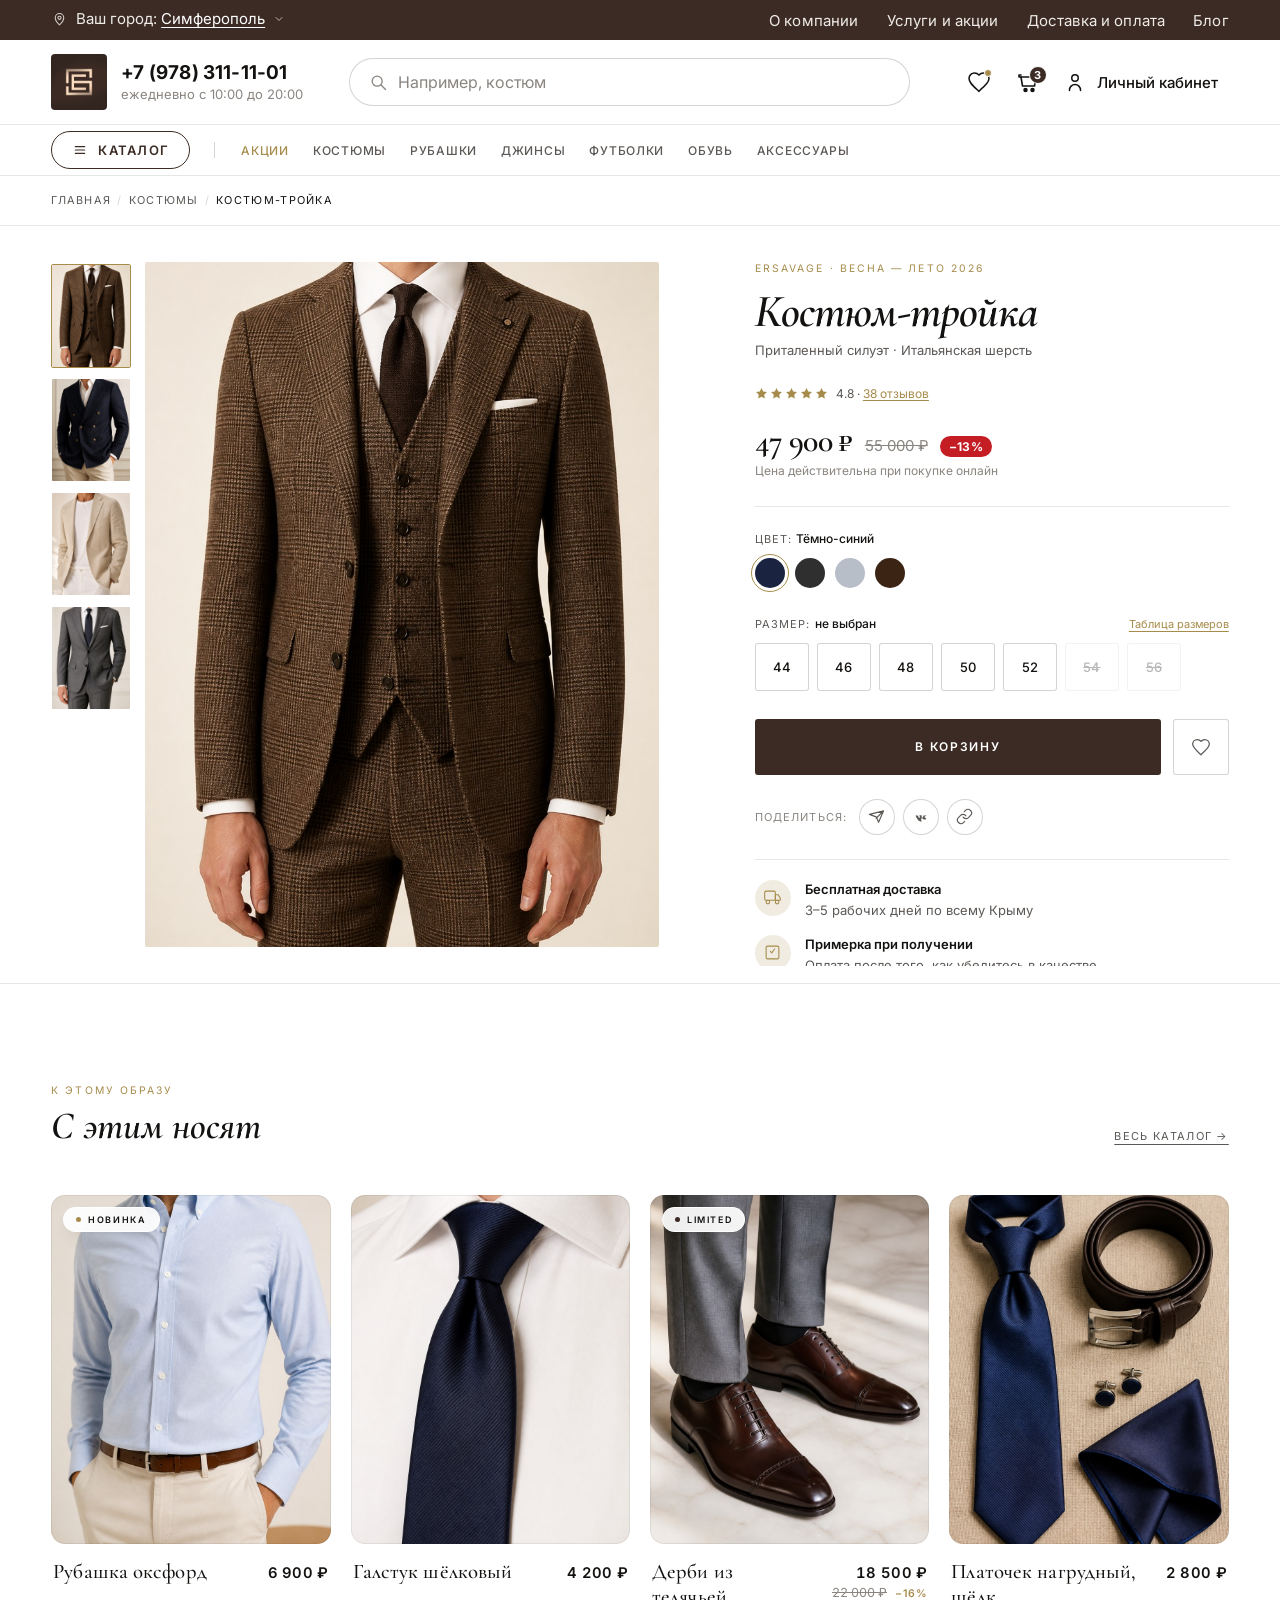
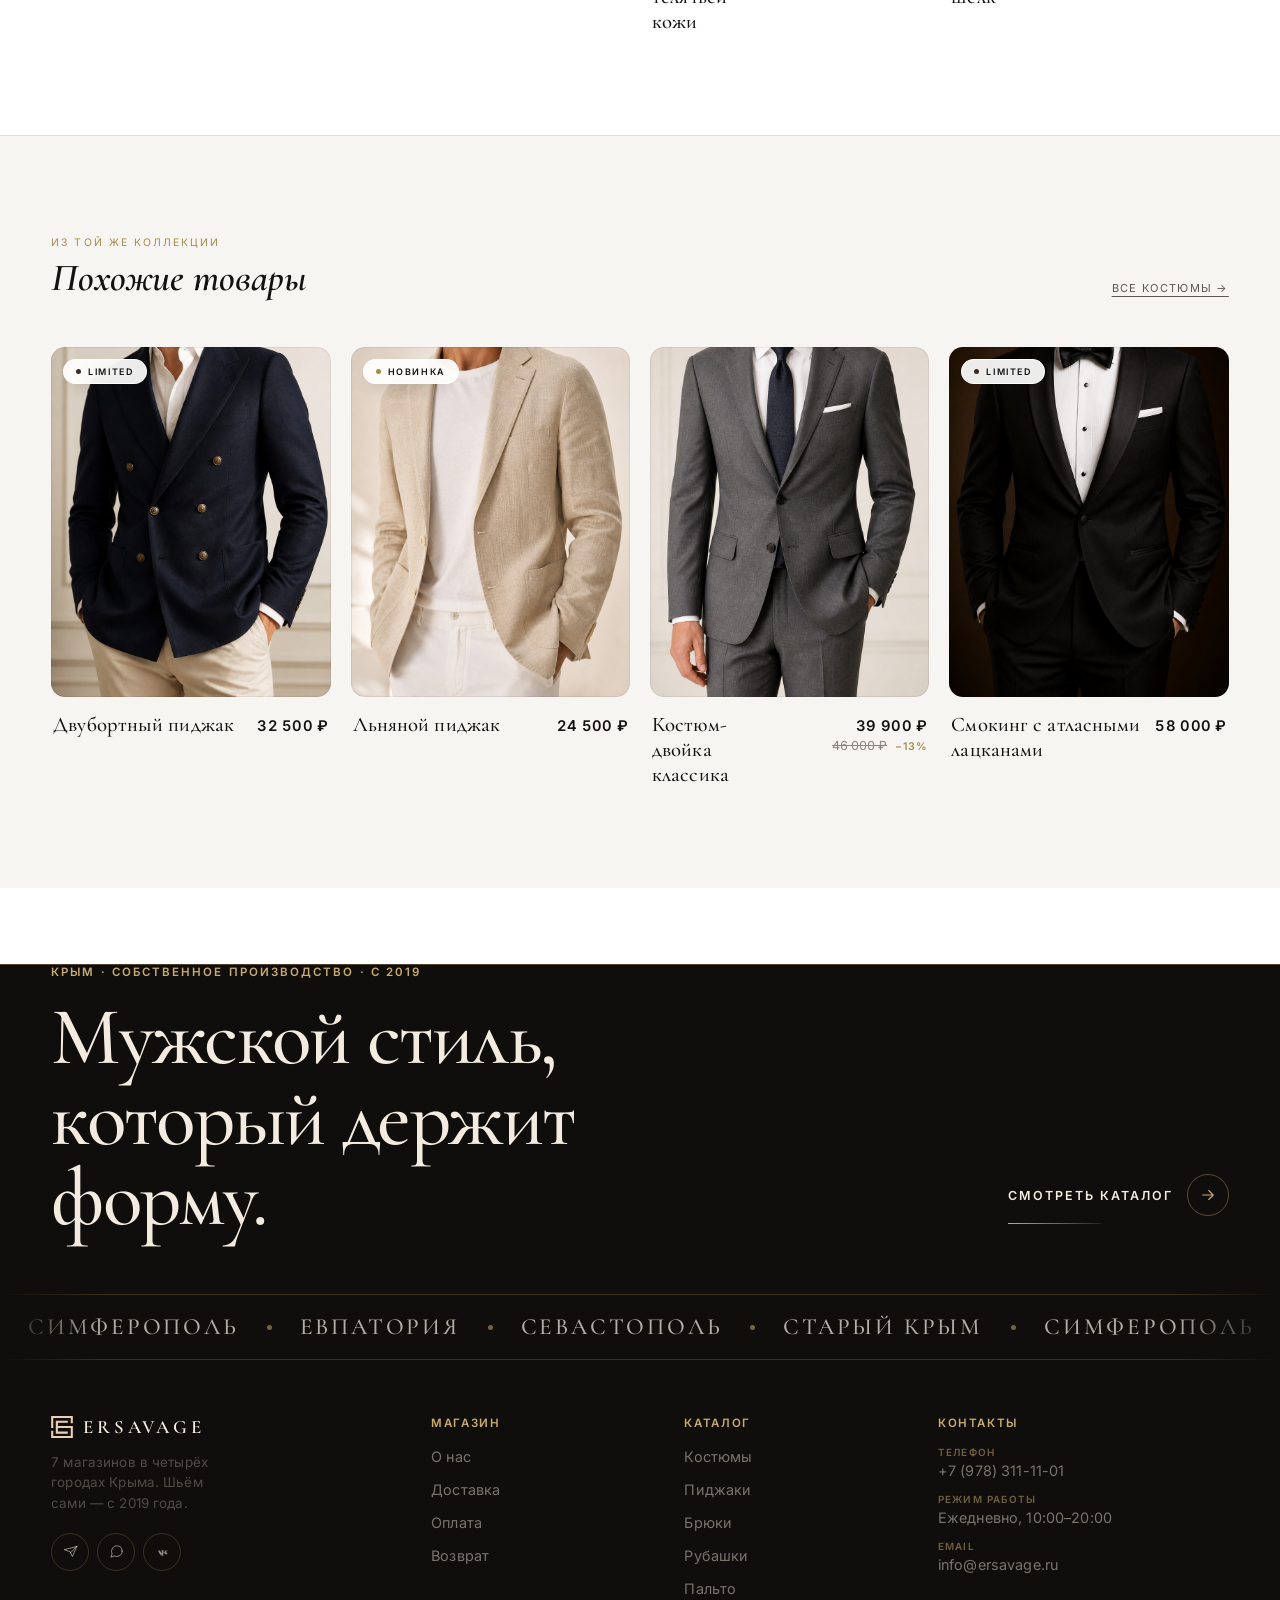
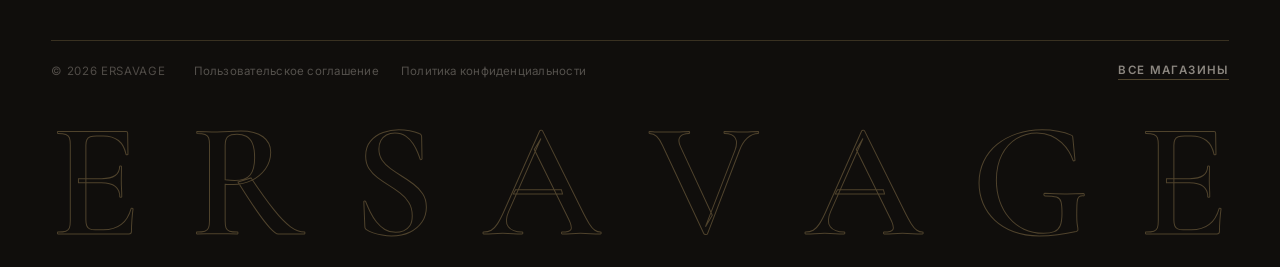
==== commit 9a34d410: "Enhance hero section with new slide for tuxedo offerings, update text for clarity, and improve image" ====
--- a/product.html
+++ b/product.html
@@ -43,7 +43,7 @@
           </ul>
         </div>
         <nav class="header-utility-nav" aria-label="Информация о компании">
-          <a class="header-utility-nav-link" href="index.html#about">О компании</a>
+          <a class="header-utility-nav-link" href="contacts.html#about">О компании</a>
           <a class="header-utility-nav-link" href="sales.html">Услуги и акции</a>
           <a class="header-utility-nav-link" href="#">Доставка и оплата</a>
           <a class="header-utility-nav-link" href="#">Блог</a>
@@ -175,7 +175,7 @@
         <div class="header-mobile-divider" aria-hidden="true"></div>
 
         <nav class="header-mobile-nav header-mobile-nav--utility" aria-label="Сервисная навигация">
-          <a href="index.html#about">О компании</a>
+          <a href="contacts.html#about">О компании</a>
           <a href="#">Услуги и акции</a>
           <a href="#">Доставка и оплата</a>
           <a href="#">Блог</a>
@@ -222,7 +222,7 @@
               role="listitem"
             >
               <img
-                src="img/XXXL.webp"
+                src="img/product-suit-triple.jpg"
                 alt=""
                 loading="eager"
               >
@@ -235,7 +235,7 @@
               role="listitem"
             >
               <img
-                src="img/XXXL%20(1).webp"
+                src="img/product-jacket-double.jpg"
                 alt=""
                 loading="lazy"
               >
@@ -248,7 +248,7 @@
               role="listitem"
             >
               <img
-                src="img/XXXL%20(2).webp"
+                src="img/product-jacket-linen.jpg"
                 alt=""
                 loading="lazy"
               >
@@ -261,7 +261,7 @@
               role="listitem"
             >
               <img
-                src="img/XXXL%20(3).webp"
+                src="img/product-suit-classic.jpg"
                 alt=""
                 loading="lazy"
               >
@@ -272,7 +272,7 @@
           <div class="pdp-gallery-main">
             <img
               id="pdpMainImg"
-              src="img/XXXL.webp"
+              src="img/product-suit-triple.jpg"
               alt="Костюм-тройка ERSAVAGE — общий вид"
               loading="eager"
               fetchpriority="high"
@@ -537,7 +537,7 @@
           <article class="na-card">
             <a href="#" class="na-card-img-link" tabindex="-1" aria-hidden="true">
               <div class="na-card-img">
-                <img src="img/XXXL%20(4).webp" alt="Классическая рубашка оксфорд" loading="lazy">
+                <img src="img/product-shirt-oxford.jpg" alt="Классическая рубашка оксфорд" loading="lazy">
                 <span class="na-badge na-badge--new">Новинка</span>
                 <button type="button" class="na-wish" aria-label="Добавить в избранное">
                   <svg viewBox="0 0 24 24" aria-hidden="true" focusable="false"><path d="M12 21.35l-1.45-1.32C5.4 15.36 2 12.28 2 8.5 2 5.42 4.42 3 7.5 3c1.74 0 3.41.81 4.5 2.09C13.09 3.81 14.76 3 16.5 3 19.58 3 22 5.42 22 8.5c0 3.78-3.4 6.86-8.55 11.18L12 21.35z" fill="none" stroke="currentColor" stroke-width="1.5" stroke-linejoin="round"/></svg>
@@ -558,7 +558,7 @@
           <article class="na-card">
             <a href="#" class="na-card-img-link" tabindex="-1" aria-hidden="true">
               <div class="na-card-img">
-                <img src="img/XXXL%20(5).webp" alt="Галстук шёлковый, тёмно-синий" loading="lazy">
+                <img src="img/product-tie.jpg" alt="Галстук шёлковый, тёмно-синий" loading="lazy">
                 <button type="button" class="na-wish" aria-label="Добавить в избранное">
                   <svg viewBox="0 0 24 24" aria-hidden="true" focusable="false"><path d="M12 21.35l-1.45-1.32C5.4 15.36 2 12.28 2 8.5 2 5.42 4.42 3 7.5 3c1.74 0 3.41.81 4.5 2.09C13.09 3.81 14.76 3 16.5 3 19.58 3 22 5.42 22 8.5c0 3.78-3.4 6.86-8.55 11.18L12 21.35z" fill="none" stroke="currentColor" stroke-width="1.5" stroke-linejoin="round"/></svg>
                 </button>
@@ -578,7 +578,7 @@
           <article class="na-card">
             <a href="#" class="na-card-img-link" tabindex="-1" aria-hidden="true">
               <div class="na-card-img">
-                <img src="img/XXXL%20(6).webp" alt="Дерби из телячьей кожи" loading="lazy">
+                <img src="img/product-shoes.jpg" alt="Дерби из телячьей кожи" loading="lazy">
                 <span class="na-badge na-badge--limited">Limited</span>
                 <button type="button" class="na-wish" aria-label="Добавить в избранное">
                   <svg viewBox="0 0 24 24" aria-hidden="true" focusable="false"><path d="M12 21.35l-1.45-1.32C5.4 15.36 2 12.28 2 8.5 2 5.42 4.42 3 7.5 3c1.74 0 3.41.81 4.5 2.09C13.09 3.81 14.76 3 16.5 3 19.58 3 22 5.42 22 8.5c0 3.78-3.4 6.86-8.55 11.18L12 21.35z" fill="none" stroke="currentColor" stroke-width="1.5" stroke-linejoin="round"/></svg>
@@ -601,7 +601,7 @@
           <article class="na-card">
             <a href="#" class="na-card-img-link" tabindex="-1" aria-hidden="true">
               <div class="na-card-img">
-                <img src="img/XXXL%20(7).webp" alt="Платочек нагрудный, шёлк" loading="lazy">
+                <img src="img/product-accessories.jpg" alt="Платочек нагрудный, шёлк" loading="lazy">
                 <button type="button" class="na-wish" aria-label="Добавить в избранное">
                   <svg viewBox="0 0 24 24" aria-hidden="true" focusable="false"><path d="M12 21.35l-1.45-1.32C5.4 15.36 2 12.28 2 8.5 2 5.42 4.42 3 7.5 3c1.74 0 3.41.81 4.5 2.09C13.09 3.81 14.76 3 16.5 3 19.58 3 22 5.42 22 8.5c0 3.78-3.4 6.86-8.55 11.18L12 21.35z" fill="none" stroke="currentColor" stroke-width="1.5" stroke-linejoin="round"/></svg>
                 </button>
@@ -639,7 +639,7 @@
           <article class="na-card">
             <a href="product.html" tabindex="-1" aria-hidden="true">
               <div class="na-card-img">
-                <img src="img/XXXL%20(8).webp" alt="Двубортный пиджак ERSAVAGE" loading="lazy">
+                <img src="img/product-jacket-double.jpg" alt="Двубортный пиджак ERSAVAGE" loading="lazy">
                 <span class="na-badge na-badge--limited">Limited</span>
                 <button type="button" class="na-wish" aria-label="Добавить в избранное">
                   <svg viewBox="0 0 24 24" aria-hidden="true" focusable="false"><path d="M12 21.35l-1.45-1.32C5.4 15.36 2 12.28 2 8.5 2 5.42 4.42 3 7.5 3c1.74 0 3.41.81 4.5 2.09C13.09 3.81 14.76 3 16.5 3 19.58 3 22 5.42 22 8.5c0 3.78-3.4 6.86-8.55 11.18L12 21.35z" fill="none" stroke="currentColor" stroke-width="1.5" stroke-linejoin="round"/></svg>
@@ -660,7 +660,7 @@
           <article class="na-card">
             <a href="product.html" tabindex="-1" aria-hidden="true">
               <div class="na-card-img">
-                <img src="img/XXXL%20(9).webp" alt="Льняной пиджак ERSAVAGE" loading="lazy">
+                <img src="img/product-jacket-linen.jpg" alt="Льняной пиджак ERSAVAGE" loading="lazy">
                 <span class="na-badge na-badge--new">Новинка</span>
                 <button type="button" class="na-wish" aria-label="Добавить в избранное">
                   <svg viewBox="0 0 24 24" aria-hidden="true" focusable="false"><path d="M12 21.35l-1.45-1.32C5.4 15.36 2 12.28 2 8.5 2 5.42 4.42 3 7.5 3c1.74 0 3.41.81 4.5 2.09C13.09 3.81 14.76 3 16.5 3 19.58 3 22 5.42 22 8.5c0 3.78-3.4 6.86-8.55 11.18L12 21.35z" fill="none" stroke="currentColor" stroke-width="1.5" stroke-linejoin="round"/></svg>
@@ -681,7 +681,7 @@
           <article class="na-card">
             <a href="product.html" tabindex="-1" aria-hidden="true">
               <div class="na-card-img">
-                <img src="img/XXXL%20(10).webp" alt="Костюм классика ERSAVAGE" loading="lazy">
+                <img src="img/product-suit-classic.jpg" alt="Костюм классика ERSAVAGE" loading="lazy">
                 <button type="button" class="na-wish" aria-label="Добавить в избранное">
                   <svg viewBox="0 0 24 24" aria-hidden="true" focusable="false"><path d="M12 21.35l-1.45-1.32C5.4 15.36 2 12.28 2 8.5 2 5.42 4.42 3 7.5 3c1.74 0 3.41.81 4.5 2.09C13.09 3.81 14.76 3 16.5 3 19.58 3 22 5.42 22 8.5c0 3.78-3.4 6.86-8.55 11.18L12 21.35z" fill="none" stroke="currentColor" stroke-width="1.5" stroke-linejoin="round"/></svg>
                 </button>
@@ -703,7 +703,7 @@
           <article class="na-card">
             <a href="product.html" tabindex="-1" aria-hidden="true">
               <div class="na-card-img">
-                <img src="img/XXXL%20(11).webp" alt="Смокинг ERSAVAGE" loading="lazy">
+                <img src="img/product-tuxedo.jpg" alt="Смокинг ERSAVAGE" loading="lazy">
                 <span class="na-badge na-badge--limited">Limited</span>
                 <button type="button" class="na-wish" aria-label="Добавить в избранное">
                   <svg viewBox="0 0 24 24" aria-hidden="true" focusable="false"><path d="M12 21.35l-1.45-1.32C5.4 15.36 2 12.28 2 8.5 2 5.42 4.42 3 7.5 3c1.74 0 3.41.81 4.5 2.09C13.09 3.81 14.76 3 16.5 3 19.58 3 22 5.42 22 8.5c0 3.78-3.4 6.86-8.55 11.18L12 21.35z" fill="none" stroke="currentColor" stroke-width="1.5" stroke-linejoin="round"/></svg>
@@ -740,80 +740,116 @@
 
   </main>
 
-  <!-- ===================== FOOTER ===================== -->
-  <footer class="site-footer" id="footer">
+    <footer class="site-footer" id="footer">
+
     <div class="container footer-inner">
-      <div class="footer-brand">
-        <a class="footer-logo" href="index.html" aria-label="ERSAVAGE — на главную">
-          <img src="img/logo.svg" alt="" width="28" height="28" aria-hidden="true">
-          <span>ERSAVAGE</span>
+      <div class="footer-statement">
+        <div class="footer-statement-text">
+          <p class="footer-eyebrow">Крым · собственное производство · с 2019</p>
+          <h2 class="footer-title">Мужской стиль,<br>который держит форму.</h2>
+        </div>
+        <a href="suits.html" class="footer-cta">
+          <span class="footer-cta-label">Смотреть каталог</span>
+          <span class="footer-cta-arrow" aria-hidden="true">
+            <svg viewBox="0 0 24 24" width="18" height="18" fill="none" stroke="currentColor" stroke-width="1.5" stroke-linecap="round" stroke-linejoin="round"><path d="M5 12h14M13 6l6 6-6 6"/></svg>
+          </span>
         </a>
-        <div class="footer-social" aria-label="Социальные сети">
-          <a href="#" class="footer-social-link" rel="noopener noreferrer" aria-label="Telegram">
-            <svg width="16" height="16" viewBox="0 0 24 24" fill="none" stroke="currentColor" stroke-width="1.6" stroke-linecap="round" stroke-linejoin="round" aria-hidden="true" focusable="false"><path d="M22 4L11.5 14.5M22 4l-7 16-3.5-7.5L2 9l20-5z"/></svg>
+      </div>
+
+      <div class="footer-cities" aria-label="Города присутствия">
+        <div class="footer-cities-track">
+          <span class="footer-city">Симферополь</span><span class="footer-cities-sep" aria-hidden="true"></span>
+          <span class="footer-city">Евпатория</span><span class="footer-cities-sep" aria-hidden="true"></span>
+          <span class="footer-city">Севастополь</span><span class="footer-cities-sep" aria-hidden="true"></span>
+          <span class="footer-city">Старый Крым</span><span class="footer-cities-sep" aria-hidden="true"></span>
+          <span class="footer-city">Симферополь</span><span class="footer-cities-sep" aria-hidden="true"></span>
+          <span class="footer-city">Евпатория</span><span class="footer-cities-sep" aria-hidden="true"></span>
+          <span class="footer-city">Севастополь</span><span class="footer-cities-sep" aria-hidden="true"></span>
+          <span class="footer-city">Старый Крым</span><span class="footer-cities-sep" aria-hidden="true"></span>
+          <span class="footer-city" aria-hidden="true">Симферополь</span><span class="footer-cities-sep" aria-hidden="true"></span>
+          <span class="footer-city" aria-hidden="true">Евпатория</span><span class="footer-cities-sep" aria-hidden="true"></span>
+          <span class="footer-city" aria-hidden="true">Севастополь</span><span class="footer-cities-sep" aria-hidden="true"></span>
+          <span class="footer-city" aria-hidden="true">Старый Крым</span><span class="footer-cities-sep" aria-hidden="true"></span>
+          <span class="footer-city" aria-hidden="true">Симферополь</span><span class="footer-cities-sep" aria-hidden="true"></span>
+          <span class="footer-city" aria-hidden="true">Евпатория</span><span class="footer-cities-sep" aria-hidden="true"></span>
+          <span class="footer-city" aria-hidden="true">Севастополь</span><span class="footer-cities-sep" aria-hidden="true"></span>
+          <span class="footer-city" aria-hidden="true">Старый Крым</span><span class="footer-cities-sep" aria-hidden="true"></span>
+        </div>
+      </div>
+
+      <div class="footer-grid">
+        <div class="footer-brand-block">
+          <a class="footer-logo" href="index.html" aria-label="ERSAVAGE — на главную">
+            <img src="img/logo.svg" alt="" width="22" height="22" aria-hidden="true">
+            <span>ERSAVAGE</span>
           </a>
-          <a href="#" class="footer-social-link" rel="noopener noreferrer" aria-label="WhatsApp">
-            <svg width="16" height="16" viewBox="0 0 24 24" fill="none" stroke="currentColor" stroke-width="1.6" stroke-linecap="round" stroke-linejoin="round" aria-hidden="true" focusable="false"><path d="M21 11.5a8.38 8.38 0 0 1-.9 3.8 8.5 8.5 0 0 1-7.6 4.7 8.38 8.38 0 0 1-3.8-.9L3 21l1.9-5.7a8.38 8.38 0 0 1-.9-3.8 8.5 8.5 0 0 1 4.7-7.6 8.38 8.38 0 0 1 3.8-.9h.5a8.48 8.48 0 0 1 8 8v.5z"/></svg>
-          </a>
-          <a href="#" class="footer-social-link" rel="noopener noreferrer" aria-label="Instagram">
-            <svg width="16" height="16" viewBox="0 0 24 24" fill="none" stroke="currentColor" stroke-width="1.6" aria-hidden="true" focusable="false"><rect x="3" y="3" width="18" height="18" rx="5"/><circle cx="12" cy="12" r="4"/><circle cx="17.5" cy="6.5" r="1" fill="currentColor" stroke="none"/></svg>
-          </a>
-          <a href="#" class="footer-social-link" rel="noopener noreferrer" aria-label="ВКонтакте">
-            <svg width="16" height="16" viewBox="0 0 24 24" fill="currentColor" aria-hidden="true" focusable="false"><path d="M12.785 16.241s.288-.032.436-.194c.136-.148.132-.427.132-.427s-.02-1.304.587-1.496c.598-.186 1.364 1.26 2.175 1.816.616.422 1.084.33 1.084.33l2.175-.03s1.137-.071.598-.964c-.044-.073-.314-.658-1.617-1.862-1.366-1.262-1.183-.528.462-1.616.998-.674 1.396-1.086 1.27-1.262-.116-.163-.833-.12-.833-.12l-2.37.015s-.176-.024-.306.052c-.12.071-.197.234-.197.234s-.353.944-.82 1.748c-.988 1.674-1.384 1.762-1.547 1.658-.376-.24-.282-.966-.282-1.484 0-1.612.244-2.284-.476-2.456-.238-.057-.413-.095-1.023-.101-.782-.008-1.444.003-1.818.188-.252.126-.446.407-.328.423.146.02.477.09.652.33.226.31.218 1.005.218 1.005s.13 1.92-.302 2.158c-.297.163-.704-.169-1.578-1.686-.447-.776-.784-1.634-.784-1.634s-.065-.16-.182-.246c-.141-.103-.338-.136-.338-.136l-2.254.015s-.338.01-.462.155c-.11.13-.008.4-.008.4s1.77 4.14 3.773 6.23c1.836 1.914 3.923 1.787 3.923 1.787h.942z"/></svg>
-          </a>
-        </div>
-      </div>
-      <nav class="footer-col" aria-label="О магазине">
-        <ul>
-          <li><a href="index.html#about">О магазине</a></li>
-          <li><a href="#">Оплата</a></li>
-          <li><a href="#">Доставка</a></li>
-          <li><a href="#">Возврат</a></li>
-        </ul>
-      </nav>
-      <nav class="footer-col" aria-label="Каталог — одежда">
-        <ul>
-          <li><a href="#">Пиджаки</a></li>
-          <li><a href="#">Брюки</a></li>
-          <li><a href="#">Рубашки</a></li>
-          <li><a href="#">Трикотаж</a></li>
-          <li><a href="suits.html">Костюмы</a></li>
-        </ul>
-      </nav>
-      <nav class="footer-col" aria-label="Каталог — верхняя одежда">
-        <ul>
-          <li><a href="#">Куртки</a></li>
-          <li><a href="#">Пальто</a></li>
-          <li><a href="#">Аксессуары</a></li>
-        </ul>
-      </nav>
-      <div class="footer-contacts">
-        <p class="footer-contacts-label">Контакты</p>
-        <dl class="footer-contacts-list">
-          <div class="footer-contact-row">
-            <dt>Адрес</dt>
-            <dd>Симферополь, просп. Победы, 438А</dd>
-          </div>
-          <div class="footer-contact-row">
-            <dt>Телефон</dt>
-            <dd><a href="tel:+79783111101">+7 (978) 311-11-01</a></dd>
-          </div>
-          <div class="footer-contact-row">
-            <dt>Режим работы</dt>
-            <dd>Ежедневно, 10:00–20:00</dd>
-          </div>
-          <div class="footer-contact-row">
-            <dt>Эл. почта</dt>
-            <dd><a href="mailto:info@ersavage.ru">info@ersavage.ru</a></dd>
-          </div>
-        </dl>
+          <p class="footer-brand-note">7 магазинов в четырёх городах Крыма. Шьём сами — с 2019 года.</p>
+          <div class="footer-social" aria-label="Социальные сети">
+            <a href="#" class="footer-social-link" rel="noopener noreferrer" aria-label="Telegram">
+              <svg width="15" height="15" viewBox="0 0 24 24" fill="none" stroke="currentColor" stroke-width="1.6" stroke-linecap="round" stroke-linejoin="round" aria-hidden="true"><path d="M22 4L11.5 14.5M22 4l-7 16-3.5-7.5L2 9l20-5z"/></svg>
+            </a>
+            <a href="#" class="footer-social-link" rel="noopener noreferrer" aria-label="WhatsApp">
+              <svg width="15" height="15" viewBox="0 0 24 24" fill="none" stroke="currentColor" stroke-width="1.6" stroke-linecap="round" stroke-linejoin="round" aria-hidden="true"><path d="M21 11.5a8.38 8.38 0 0 1-.9 3.8 8.5 8.5 0 0 1-7.6 4.7 8.38 8.38 0 0 1-3.8-.9L3 21l1.9-5.7a8.38 8.38 0 0 1-.9-3.8 8.5 8.5 0 0 1 4.7-7.6 8.38 8.38 0 0 1 3.8-.9h.5a8.48 8.48 0 0 1 8 8v.5z"/></svg>
+            </a>
+            <a href="#" class="footer-social-link" rel="noopener noreferrer" aria-label="ВКонтакте">
+              <svg width="15" height="15" viewBox="0 0 24 24" fill="currentColor" aria-hidden="true"><path d="M12.785 16.241s.288-.032.436-.194c.136-.148.132-.427.132-.427s-.02-1.304.587-1.496c.598-.186 1.364 1.26 2.175 1.816.616.422 1.084.33 1.084.33l2.175-.03s1.137-.071.598-.964c-.044-.073-.314-.658-1.617-1.862-1.366-1.262-1.183-.528.462-1.616.998-.674 1.396-1.086 1.27-1.262-.116-.163-.833-.12-.833-.12l-2.37.015s-.176-.024-.306.052c-.12.071-.197.234-.197.234s-.353.944-.82 1.748c-.988 1.674-1.384 1.762-1.547 1.658-.376-.24-.282-.966-.282-1.484 0-1.612.244-2.284-.476-2.456-.238-.057-.413-.095-1.023-.101-.782-.008-1.444.003-1.818.188-.252.126-.446.407-.328.423.146.02.477.09.652.33.226.31.218 1.005.218 1.005s.13 1.92-.302 2.158c-.297.163-.704-.169-1.578-1.686-.447-.776-.784-1.634-.784-1.634s-.065-.16-.182-.246c-.141-.103-.338-.136-.338-.136l-2.254.015s-.338.01-.462.155c-.11.13-.008.4-.008.4s1.77 4.14 3.773 6.23c1.836 1.914 3.923 1.787 3.923 1.787h.942z"/></svg>
+            </a>
+          </div>
+        </div>
+
+        <nav class="footer-col" aria-label="Магазин">
+          <p class="footer-col-heading">Магазин</p>
+          <ul>
+            <li><a href="contacts.html#about">О нас</a></li>
+            <li><a href="#">Доставка</a></li>
+            <li><a href="#">Оплата</a></li>
+            <li><a href="#">Возврат</a></li>
+          </ul>
+        </nav>
+
+        <nav class="footer-col" aria-label="Каталог">
+          <p class="footer-col-heading">Каталог</p>
+          <ul>
+            <li><a href="suits.html">Костюмы</a></li>
+            <li><a href="index.html#categories">Пиджаки</a></li>
+            <li><a href="index.html#categories">Брюки</a></li>
+            <li><a href="index.html#categories">Рубашки</a></li>
+            <li><a href="index.html#categories">Пальто</a></li>
+          </ul>
+        </nav>
+
+        <div class="footer-contacts">
+          <p class="footer-col-heading">Контакты</p>
+          <ul class="footer-contacts-list">
+            <li>
+              <span class="footer-contact-label">Телефон</span>
+              <a href="tel:+79783111101">+7 (978) 311-11-01</a>
+            </li>
+            <li>
+              <span class="footer-contact-label">Режим работы</span>
+              <span>Ежедневно, 10:00–20:00</span>
+            </li>
+            <li>
+              <span class="footer-contact-label">Email</span>
+              <a href="mailto:info@ersavage.ru">info@ersavage.ru</a>
+            </li>
+          </ul>
+        </div>
+      </div>
+
+      <div class="footer-bottom">
+        <span class="footer-copy">© 2026 ERSAVAGE</span>
+        <div class="footer-legal">
+          <a href="#">Пользовательское соглашение</a>
+          <a href="#">Политика конфиденциальности</a>
+        </div>
+        <a href="contacts.html#stores" class="footer-stores-link">Все магазины</a>
       </div>
     </div>
-    <div class="footer-bottom">
-      <div class="container footer-bottom-inner">
-        <span class="footer-legal-item">ИП Савченко Е. В.</span>
-        <a href="#" class="footer-legal-item footer-legal-link">Пользовательское соглашение</a>
-        <a href="#" class="footer-legal-item footer-legal-link">Политика конфиденциальности</a>
+
+    <div class="footer-wordmark" aria-hidden="true">
+      <div class="footer-wordmark-text">
+        <span>E</span><span>R</span><span>S</span><span>A</span><span>V</span><span>A</span><span>G</span><span>E</span>
       </div>
     </div>
   </footer>
@@ -871,10 +907,10 @@
       var mainImg   = document.getElementById('pdpMainImg');
       var thumbBtns = document.querySelectorAll('[data-pdp-thumb]');
       var imgs = [
-        'img/XXXL.webp',
-        'img/XXXL%20(1).webp',
-        'img/XXXL%20(2).webp',
-        'img/XXXL%20(3).webp'
+        'img/product-suit-triple.jpg',
+        'img/product-jacket-double.jpg',
+        'img/product-jacket-linen.jpg',
+        'img/product-suit-classic.jpg'
       ];
       var alts = [
         'Костюм-тройка ERSAVAGE — общий вид',
@@ -1053,7 +1089,7 @@
         price: '47 900 ₽',
         oldPrice: '55 000 ₽',
         discount: '−13%',
-        img: 'img/XXXL.webp',
+        img: 'img/product-suit-triple.jpg',
         url: 'product.html',
         badge: 'Новинка'
       };
--- a/css/style.css
+++ b/css/style.css
@@ -422,33 +422,64 @@
     linear-gradient(140deg, #2b2418 0%, #15110c 52%, #241d13 100%);
   box-shadow:
     0 1px 0 rgba(232, 214, 170, 0.14) inset,
-    0 18px 34px -18px rgba(0, 0, 0, 0.9);
+    0 18px 34px -18px rgba(0, 0, 0, 0.9),
+    0 0 0 0 rgba(201, 171, 109, 0);
   transform: rotate(-7deg);
   transition: transform 0.6s cubic-bezier(0.22, 1, 0.36, 1);
+  animation: hero-gift-float 5.5s ease-in-out infinite, hero-gift-glow 4.2s ease-in-out infinite;
+}
+
+.hero-gift-card::before {
+  content: "";
+  position: absolute;
+  inset: -40% -60%;
+  z-index: 1;
+  pointer-events: none;
+  background: linear-gradient(
+    118deg,
+    transparent 36%,
+    rgba(255, 236, 186, 0.02) 42%,
+    rgba(255, 228, 160, 0.42) 50%,
+    rgba(201, 171, 109, 0.18) 54%,
+    transparent 62%
+  );
+  transform: translateX(-55%) rotate(8deg);
+  animation: hero-gift-shine 4.8s cubic-bezier(0.45, 0.05, 0.25, 1) infinite;
 }
 
 .hero-gift-card::after {
   content: "";
   position: absolute;
   inset: 0;
+  z-index: 0;
   pointer-events: none;
+  border-radius: inherit;
+  box-shadow: inset 0 0 0 1px rgba(201, 171, 109, 0.12);
   background: linear-gradient(
     118deg,
     transparent 34%,
-    rgba(240, 224, 186, 0.13) 47%,
-    rgba(240, 224, 186, 0.03) 55%,
+    rgba(240, 224, 186, 0.08) 47%,
+    rgba(240, 224, 186, 0.02) 55%,
     transparent 66%
   );
 }
 
+.hero-gift-card > * {
+  position: relative;
+  z-index: 2;
+}
+
 .hero-card--dark:hover .hero-gift-card {
   transform: rotate(-4deg) scale(1.04);
+  animation-play-state: paused;
 }
 
 .hero-gift-mark {
   width: 20px;
   height: 20px;
   color: var(--hero-gold);
+  filter: drop-shadow(0 0 0 transparent);
+  animation: hero-gift-mark 3.6s ease-in-out infinite;
 }
 
 .hero-gift-brand {
@@ -485,6 +516,81 @@
   pointer-events: none;
   border: 1px solid rgba(201, 171, 109, 0.26);
   border-radius: calc(var(--hero-radius) - 8px);
+  animation: hero-gift-frame 5s ease-in-out infinite;
+}
+
+@keyframes hero-gift-shine {
+  0%,
+  28% {
+    transform: translateX(-58%) rotate(8deg);
+    opacity: 0;
+  }
+  38% {
+    opacity: 1;
+  }
+  58% {
+    transform: translateX(58%) rotate(8deg);
+    opacity: 0.85;
+  }
+  68%,
+  100% {
+    transform: translateX(72%) rotate(8deg);
+    opacity: 0;
+  }
+}
+
+@keyframes hero-gift-float {
+  0%,
+  100% {
+    transform: rotate(-7deg) translateY(0);
+  }
+  50% {
+    transform: rotate(-5.5deg) translateY(-5px);
+  }
+}
+
+@keyframes hero-gift-glow {
+  0%,
+  100% {
+    box-shadow:
+      0 1px 0 rgba(232, 214, 170, 0.14) inset,
+      0 18px 34px -18px rgba(0, 0, 0, 0.9),
+      0 0 0 0 rgba(201, 171, 109, 0),
+      0 0 18px -8px rgba(201, 171, 109, 0.15);
+    border-color: rgba(201, 171, 109, 0.38);
+  }
+  50% {
+    box-shadow:
+      0 1px 0 rgba(232, 214, 170, 0.22) inset,
+      0 18px 34px -18px rgba(0, 0, 0, 0.9),
+      0 0 22px 1px rgba(201, 171, 109, 0.28),
+      0 0 40px -6px rgba(201, 171, 109, 0.35);
+    border-color: rgba(232, 214, 170, 0.62);
+  }
+}
+
+@keyframes hero-gift-mark {
+  0%,
+  100% {
+    filter: drop-shadow(0 0 0 transparent);
+    color: var(--hero-gold);
+  }
+  50% {
+    filter: drop-shadow(0 0 6px rgba(232, 214, 170, 0.75));
+    color: #e8d6aa;
+  }
+}
+
+@keyframes hero-gift-frame {
+  0%,
+  100% {
+    border-color: rgba(201, 171, 109, 0.22);
+    box-shadow: inset 0 0 0 0 rgba(201, 171, 109, 0);
+  }
+  50% {
+    border-color: rgba(201, 171, 109, 0.48);
+    box-shadow: inset 0 0 24px rgba(201, 171, 109, 0.08);
+  }
 }
 
 .hero-card-body {
@@ -732,6 +838,17 @@
     animation: none;
   }
 
+  .hero-gift-card,
+  .hero-gift-card::before,
+  .hero-gift-mark,
+  .hero-card-frame {
+    animation: none;
+  }
+
+  .hero-card--dark:hover .hero-gift-card {
+    transform: rotate(-7deg);
+  }
+
   .hero-slide-media img {
     transform: none;
   }
@@ -802,8 +919,7 @@
 /* ——— Новые поступления — светлый слайдер ——— */
 /* ——— Новые поступления — redesigned ——— */
 .new-arrivals {
-  padding: var(--section-y) 0 clamp(40px, 5vw, 60px);
-  /* background: #f7f5f2; */
+  padding: clamp(60px, 7.5vw, 100px) 0 clamp(44px, 5.5vw, 68px);
   color: var(--ink);
 }
 
@@ -811,247 +927,180 @@
   display: flex;
   justify-content: space-between;
   align-items: flex-end;
-  gap: 16px;
-  margin-bottom: 36px;
+  gap: 20px;
+  padding-bottom: clamp(16px, 2.2vw, 24px);
+  margin-bottom: clamp(18px, 2.4vw, 26px);
+  border-bottom: 1px solid var(--border);
   flex-wrap: wrap;
 }
 
 .na-title-block {
   display: flex;
   flex-direction: column;
-  gap: 6px;
+  gap: 10px;
 }
 
 .na-eyebrow {
+  display: flex;
+  align-items: center;
+  gap: 14px;
   margin: 0;
-  font-size: var(--eyebrow-size);
-  font-weight: 600;
-  letter-spacing: var(--eyebrow-tracking);
+  font-size: 0.68rem;
+  font-weight: 600;
+  letter-spacing: 0.28em;
   text-transform: uppercase;
   color: var(--gold);
 }
 
+.na-eyebrow::before {
+  content: "";
+  width: 44px;
+  height: 1px;
+  background: linear-gradient(90deg, var(--gold), rgba(166, 139, 75, 0.15));
+}
+
 .na-heading {
+  margin: 0;
+  font-size: clamp(2.1rem, 3.6vw, 3rem);
+  font-weight: 500;
+  line-height: 1.05;
+  letter-spacing: -0.015em;
   color: var(--ink);
-  margin: 0 0 4px;
 }
 
 .na-head-right {
   display: flex;
   align-items: center;
-  gap: 20px;
+  gap: clamp(16px, 2vw, 28px);
   flex-shrink: 0;
 }
 
 .na-all-link {
+  position: relative;
   display: inline-flex;
   align-items: center;
-  gap: 5px;
-  font-size: 0.875rem;
-  font-weight: 500;
+  gap: 8px;
+  padding-bottom: 4px;
+  font-size: 0.7rem;
+  font-weight: 600;
+  letter-spacing: 0.16em;
+  text-transform: uppercase;
   color: var(--ink);
-  transition: color 0.2s;
+}
+
+.na-all-link::before {
+  content: "";
+  position: absolute;
+  left: 0;
+  right: 0;
+  bottom: 0;
+  height: 1px;
+  background: var(--gold);
+  transform: scaleX(0);
+  transform-origin: left;
+  transition: transform 0.4s cubic-bezier(0.22, 1, 0.36, 1);
 }
 
 .na-all-link::after {
   content: "→";
   display: inline-block;
-  transition: transform 0.25s ease;
-}
-
-.na-all-link:hover {
-  color: var(--gold);
+  transition: transform 0.3s ease;
+}
+
+.na-all-link:hover::before {
+  transform: scaleX(1);
 }
 
 .na-all-link:hover::after {
   transform: translateX(5px);
 }
 
-.na-nav-wrap {
-  display: flex;
-  align-items: center;
-  gap: 8px;
-}
-
-.na-nav-btn {
-  display: flex;
-  align-items: center;
-  justify-content: center;
-  width: 40px;
-  height: 40px;
-  border-radius: 50%;
-  border: 1.5px solid var(--border-strong);
-  background: #fff;
-  color: var(--ink);
-  cursor: pointer;
-  transition: background 0.2s, border-color 0.2s, color 0.2s, transform 0.15s;
-  padding: 0;
-}
-
-.na-nav-btn:hover:not(:disabled) {
-  background: var(--espresso);
-  border-color: var(--espresso);
-  color: var(--espresso-text);
-  transform: scale(1.06);
-}
-
-.na-nav-btn:disabled {
-  opacity: 0.3;
-  cursor: default;
-}
-
-.na-nav-btn svg {
-  width: 18px;
-  height: 18px;
-}
-
-.na-counter {
-  font-size: 0.8rem;
-  font-weight: 500;
-  color: var(--ink-subtle);
-  letter-spacing: 0.05em;
-  min-width: 56px;
-  text-align: center;
-}
-
-/* Filter tabs */
+/* Фильтры */
 .na-tabs-row {
   display: flex;
-  gap: 6px;
-  margin-bottom: 28px;
+  gap: clamp(18px, 2.4vw, 32px);
+  margin-bottom: clamp(22px, 2.8vw, 34px);
   flex-wrap: wrap;
   align-items: center;
 }
 
 .na-tab {
-  min-height: 38px;
-  padding: 7px 20px;
-  border-radius: 999px;
-  border: 1.5px solid transparent;
-  background: rgba(20, 18, 16, 0.07);
-  color: var(--ink-muted);
-  font-size: 0.8125rem;
-  font-weight: 500;
+  position: relative;
+  padding: 8px 0;
+  border: none;
+  background: none;
+  color: var(--ink-subtle);
+  font-family: inherit;
+  font-size: 0.72rem;
+  font-weight: 600;
+  letter-spacing: 0.16em;
+  text-transform: uppercase;
   cursor: pointer;
-  font-family: inherit;
-  letter-spacing: 0.02em;
-  transition: background 0.2s, color 0.2s, border-color 0.2s;
-}
-
-.na-tab:hover {
-  background: rgba(20, 18, 16, 0.12);
+  transition: color 0.25s ease;
+}
+
+.na-tab::after {
+  content: "";
+  position: absolute;
+  left: 0;
+  right: 0;
+  bottom: 0;
+  height: 1px;
+  background: var(--ink);
+  transform: scaleX(0);
+  transform-origin: left;
+  transition: transform 0.4s cubic-bezier(0.22, 1, 0.36, 1);
+}
+
+.na-tab:hover,
+.na-tab.is-active {
   color: var(--ink);
 }
 
-.na-tab.is-active {
-  background: var(--espresso);
-  border-color: var(--espresso);
-  color: var(--espresso-text);
-}
-
-/* Slider */
-.na-slider {
-  overflow: hidden;
-  position: relative;
-}
-
-/* Overlay arrow buttons */
-.na-overlay-btn {
-  position: absolute;
-  top: 0;
-  bottom: 0;
-  z-index: 10;
-  width: 100px;
+.na-tab.is-active::after {
+  transform: scaleX(1);
+}
+
+/* Сетка товаров — 2 ряда × 4 */
+.na-grid {
+  display: grid;
+  grid-template-columns: repeat(4, minmax(0, 1fr));
+  gap: clamp(18px, 2.2vw, 28px) 18px;
+}
+
+/* Карточка товара */
+.na-card {
+  min-width: 0;
+  background: none;
   border: none;
-  background: transparent;
-  cursor: pointer;
-  display: flex;
-  align-items: center;
-  padding: 0;
-  opacity: 0;
-  pointer-events: none;
-  transition: opacity 0.3s ease;
-}
-
-.na-overlay-btn--prev {
-  left: 0;
-  justify-content: flex-start;
-  padding-left: 12px;
-  background: linear-gradient(to right, #f7f5f2 15%, rgba(247, 245, 242, 0) 100%);
-}
-
-.na-overlay-btn--next {
-  right: 0;
-  justify-content: flex-end;
-  padding-right: 12px;
-  background: linear-gradient(to left, #f7f5f2 15%, rgba(247, 245, 242, 0) 100%);
-}
-
-.na-slider:hover .na-overlay-btn:not(:disabled) {
-  opacity: 1;
-  pointer-events: auto;
-}
-
-.na-overlay-btn:disabled {
-  opacity: 0 !important;
-  pointer-events: none;
-}
-
-.na-overlay-btn-circle {
-  width: 44px;
-  height: 44px;
-  border-radius: 50%;
-  background: #fff;
-  border: none;
-  display: flex;
-  align-items: center;
-  justify-content: center;
-  box-shadow: 0 4px 20px rgba(20, 18, 16, 0.14);
-  transition: background 0.22s ease, box-shadow 0.22s ease, transform 0.22s ease;
-  flex-shrink: 0;
-  color: var(--ink);
-}
-
-.na-overlay-btn:hover .na-overlay-btn-circle {
-  background: var(--espresso);
-  color: #fff;
-  box-shadow: 0 6px 24px rgba(59, 43, 36, 0.26);
-  transform: scale(1.06);
-}
-
-.na-overlay-btn svg {
-  width: 18px;
-  height: 18px;
-}
-
-.na-track {
-  display: flex;
-  gap: 16px;
-  transition: transform 0.52s cubic-bezier(0.42, 0, 0.25, 1);
-  will-change: transform;
-}
-
-/* Cards */
-.na-card {
-  flex-shrink: 0;
-  background: #fff;
-  border: none;
-  border-radius: var(--radius-lg);
-  overflow: hidden;
-  box-shadow: 0 2px 8px rgba(20, 18, 16, 0.06), 0 1px 2px rgba(20, 18, 16, 0.04);
-  transition: transform 0.35s cubic-bezier(0.34, 1.56, 0.64, 1), box-shadow 0.35s ease;
-}
-
-.na-card:hover {
-  transform: translateY(-7px);
-  box-shadow: 0 20px 48px rgba(20, 18, 16, 0.13), 0 6px 16px rgba(20, 18, 16, 0.07);
+  border-radius: 0;
+}
+
+.na-card.is-hidden {
+  display: none;
 }
 
 .na-card-img {
   position: relative;
-  aspect-ratio: 3 / 4;
+  aspect-ratio: 4 / 5;
   overflow: hidden;
-  background: #ede9e4;
+  border-radius: 14px;
+  background: #f1eeea;
+}
+
+.na-card-img::after {
+  content: "";
+  position: absolute;
+  inset: 0;
+  z-index: 3;
+  pointer-events: none;
+  border-radius: inherit;
+  box-shadow: 0 0 0 1px rgba(20, 18, 16, 0.07) inset;
+  transition: box-shadow 0.4s ease;
+}
+
+.na-card:hover .na-card-img::after {
+  box-shadow: 0 0 0 1px rgba(166, 139, 75, 0.5) inset;
 }
 
 .na-card-img > a {
@@ -1065,245 +1114,267 @@
   height: 100%;
   object-fit: cover;
   display: block;
-  transition: transform 0.6s ease;
-}
-
-.na-card-title a {
-  color: inherit;
-  text-decoration: none;
-}
-
-.na-card-title a:hover {
-  color: var(--gold);
+  transition: transform 0.9s cubic-bezier(0.22, 1, 0.36, 1);
 }
 
 .na-card:hover .na-card-img img {
-  transform: scale(1.07);
-}
-
-/* Badges */
+  transform: scale(1.05);
+}
+
+/* Метка */
 .na-badge {
   position: absolute;
   top: 12px;
   left: 12px;
-  padding: 5px 12px;
+  z-index: 4;
+  display: inline-flex;
+  align-items: center;
+  gap: 7px;
+  padding: 6px 12px;
   border-radius: 999px;
-  font-size: 0.62rem;
-  font-weight: 700;
-  letter-spacing: 0.1em;
+  background: rgba(255, 255, 255, 0.92);
+  backdrop-filter: blur(10px);
+  -webkit-backdrop-filter: blur(10px);
+  border: 1px solid rgba(255, 255, 255, 0.9);
+  box-shadow: 0 8px 18px -10px rgba(20, 18, 16, 0.45);
+  color: var(--ink);
+  font-size: 0.56rem;
+  font-weight: 600;
+  letter-spacing: 0.18em;
   text-transform: uppercase;
   pointer-events: none;
 }
 
-.na-badge--new {
+.na-badge::before {
+  content: "";
+  width: 5px;
+  height: 5px;
+  border-radius: 50%;
   background: var(--gold);
-  color: #fff;
-}
-
-.na-badge--limited {
+}
+
+.na-badge--limited::before {
   background: var(--espresso);
-  color: #fff;
-}
-
-.na-badge--hit {
-  background: #c0392b;
-  color: #fff;
-}
-
-/* Wishlist button */
+}
+
+.na-badge--hit::before {
+  background: #8c6f3c;
+}
+
+/* Избранное */
 .na-wish {
   position: absolute;
   top: 10px;
   right: 10px;
-  width: 36px;
-  height: 36px;
+  z-index: 4;
+  width: 38px;
+  height: 38px;
   border-radius: 50%;
-  border: none;
-  background: rgba(255, 255, 255, 0.88);
-  backdrop-filter: blur(8px);
+  border: 1px solid rgba(255, 255, 255, 0.9);
+  background: rgba(255, 255, 255, 0.92);
+  backdrop-filter: blur(10px);
+  -webkit-backdrop-filter: blur(10px);
   display: flex;
   align-items: center;
   justify-content: center;
   cursor: pointer;
   padding: 0;
-  opacity: 0.55;
-  transform: scale(0.9);
-  transition: opacity 0.22s ease, transform 0.22s ease, background 0.2s;
-  box-shadow: 0 2px 8px rgba(20, 18, 16, 0.1);
+  opacity: 0;
+  transform: translateY(-6px);
+  transition:
+    opacity 0.3s ease,
+    transform 0.3s cubic-bezier(0.22, 1, 0.36, 1);
+  box-shadow: 0 8px 18px -10px rgba(20, 18, 16, 0.45);
 }
 
 .na-wish svg {
-  width: 15px;
-  height: 15px;
+  width: 16px;
+  height: 16px;
   color: var(--ink);
   transition: color 0.2s, fill 0.2s;
 }
 
-.na-card:hover .na-wish {
+.na-card:hover .na-wish,
+.na-wish:focus-visible,
+.na-wish.is-active {
   opacity: 1;
-  transform: scale(1);
-}
-
-.na-wish:hover {
-  background: #fff;
-  transform: scale(1.12) !important;
+  transform: none;
 }
 
 .na-wish:hover svg {
-  color: #c0392b;
+  color: var(--gold);
 }
 
 .na-wish.is-active svg {
-  fill: #c0392b;
-  color: #c0392b;
-}
-
-/* CTA overlay bar — slides up from bottom of image on hover */
+  fill: var(--gold);
+  color: var(--gold);
+}
+
+/* Кнопка поверх снимка */
 .na-card-cta-bar {
   position: absolute;
   left: 0;
   right: 0;
   bottom: 0;
-  padding: 0 12px 12px;
-  transform: translateY(110%);
-  transition: transform 0.35s cubic-bezier(0.34, 1.2, 0.64, 1);
+  z-index: 4;
+  display: flex;
+  padding: 0 8px 8px;
+  opacity: 0;
+  transform: translateY(12px);
+  transition:
+    opacity 0.35s ease,
+    transform 0.45s cubic-bezier(0.22, 1, 0.36, 1);
   pointer-events: none;
 }
 
-.na-card:hover .na-card-cta-bar {
-  transform: translateY(0);
+.na-card:hover .na-card-cta-bar,
+.na-card:focus-within .na-card-cta-bar {
+  opacity: 1;
+  transform: none;
   pointer-events: auto;
 }
 
 .na-cart-btn-overlay {
   width: 100%;
-  min-height: 42px;
-  padding: 10px 14px;
-  border-radius: 10px;
-  border: none;
-  background: var(--espresso);
-  color: #fff;
-  font-size: 0.74rem;
-  font-weight: 700;
-  letter-spacing: 0.1em;
+  min-height: 40px;
+  padding: 0 14px;
+  border-radius: 8px;
+  border: 1px solid rgba(255, 255, 255, 0.55);
+  background: rgba(255, 255, 255, 0.94);
+  backdrop-filter: blur(12px);
+  -webkit-backdrop-filter: blur(12px);
+  color: var(--ink);
+  font-size: 0.62rem;
+  font-weight: 600;
+  letter-spacing: 0.12em;
   text-transform: uppercase;
   cursor: pointer;
   font-family: inherit;
-  transition: background 0.2s, transform 0.15s;
-  box-shadow: 0 4px 18px rgba(59, 43, 36, 0.35);
+  transition:
+    background-color 0.25s ease,
+    color 0.25s ease,
+    border-color 0.25s ease;
+  box-shadow: 0 12px 28px -14px rgba(20, 18, 16, 0.55);
 }
 
 .na-cart-btn-overlay:hover {
-  background: var(--espresso-hover);
-  transform: scaleX(1.01);
-}
-
-/* Card body */
+  background: var(--espresso);
+  border-color: var(--espresso);
+  color: #fff;
+}
+
+/* Подпись */
 .na-card-info {
-  padding: 16px 16px 20px;
+  display: grid;
+  grid-template-columns: minmax(0, 1fr) auto;
+  align-items: baseline;
+  column-gap: 14px;
+  padding: 16px 2px 0;
 }
 
 .na-card-title {
   font-family: "Cormorant Garamond", serif;
-  font-size: 1.2rem;
-  font-weight: 600;
+  font-size: 1.3rem;
+  font-weight: 500;
   color: var(--ink);
-  margin: 0 0 8px;
-  line-height: 1.3;
+  margin: 0;
+  line-height: 1.2;
+  letter-spacing: 0.005em;
+}
+
+.na-card-title a {
+  color: inherit;
+  text-decoration: none;
+  transition: color 0.25s ease;
+}
+
+.na-card-title a:hover {
+  color: var(--gold);
 }
 
 .na-card-price-row {
   display: flex;
-  align-items: center;
-  gap: 8px;
+  align-items: baseline;
+  justify-content: flex-end;
+  gap: 3px 8px;
   flex-wrap: wrap;
+  text-align: right;
 }
 
 .na-price-new {
-  font-size: 1.05rem;
-  font-weight: 700;
+  flex: 1 0 100%;
+  font-size: 0.92rem;
+  font-weight: 600;
   color: var(--ink);
-  letter-spacing: 0.01em;
+  letter-spacing: 0.02em;
+  font-variant-numeric: tabular-nums;
 }
 
 .na-price-old {
-  font-size: 0.8125rem;
+  font-size: 0.78rem;
   color: var(--ink-subtle);
   text-decoration: line-through;
+  font-variant-numeric: tabular-nums;
 }
 
 .na-price-discount {
-  font-size: 0.7rem;
-  font-weight: 700;
-  color: #c0392b;
-  background: rgba(192, 57, 43, 0.1);
-  padding: 2px 7px;
-  border-radius: 999px;
-  letter-spacing: 0.04em;
-}
-
-/* Dots */
-.na-dots-row {
-  display: flex;
-  gap: 7px;
-  justify-content: center;
-  margin-top: 36px;
-}
-
-.na-dot {
-  flex-shrink: 0;
-  width: 44px;
-  height: 44px;
-  padding: 0;
-  border: none;
-  border-radius: 50%;
-  background: transparent;
-  cursor: pointer;
-  display: inline-flex;
-  align-items: center;
-  justify-content: center;
-}
-
-.na-dot::before {
-  content: "";
-  width: 6px;
-  height: 6px;
-  border-radius: 50%;
-  background: rgba(20, 18, 16, 0.22);
-  transition: background 0.3s, width 0.3s, border-radius 0.3s;
-}
-
-.na-dot.is-active::before {
-  background: var(--espresso);
-  width: 24px;
-  height: 6px;
-  border-radius: 3px;
+  font-size: 0.66rem;
+  font-weight: 600;
+  letter-spacing: 0.08em;
+  color: var(--gold);
+}
+
+@media (max-width: 1024px) {
+  .na-grid {
+    grid-template-columns: repeat(3, minmax(0, 1fr));
+  }
+}
+
+@media (max-width: 768px) {
+  .na-grid {
+    grid-template-columns: repeat(2, minmax(0, 1fr));
+    gap: 16px 12px;
+  }
 }
 
 @media (max-width: 640px) {
   .new-arrivals {
-    padding: 56px 0 40px;
+    padding: 52px 0 40px;
   }
 
   .na-head {
     align-items: flex-start;
-    margin-bottom: 24px;
   }
 
   .na-head-right {
-    flex-wrap: wrap;
-    gap: 12px;
+    gap: 14px;
   }
 
   .na-tabs-row {
-    gap: 6px;
-    margin-bottom: 20px;
+    gap: 20px;
+    flex-wrap: nowrap;
+    overflow-x: auto;
+    scrollbar-width: none;
+    -webkit-overflow-scrolling: touch;
+  }
+
+  .na-tabs-row::-webkit-scrollbar {
+    display: none;
   }
 
   .na-tab {
-    min-height: 36px;
-    padding: 6px 14px;
-    font-size: 0.78rem;
+    flex-shrink: 0;
+  }
+
+  .na-card-title {
+    font-size: 1.2rem;
+  }
+}
+
+@media (max-width: 420px) {
+  .na-grid {
+    grid-template-columns: 1fr 1fr;
+    gap: 14px 10px;
   }
 }
 
@@ -1360,11 +1431,11 @@
   transform: translateX(5px);
 }
 
-/* Grid */
+/* Grid — 1 featured + 4 key categories */
 .cats-grid {
   display: grid;
   grid-template-columns: repeat(4, 1fr);
-  grid-template-rows: 235px 235px 185px;
+  grid-template-rows: 250px 250px;
   gap: 10px;
 }
 
@@ -1573,21 +1644,15 @@
 /* ——— Responsive ——— */
 @media (max-width: 1024px) {
   .cats-grid {
-    grid-template-columns: repeat(3, 1fr);
-    grid-template-rows: 208px 208px 168px 168px;
+    grid-template-rows: 210px 210px;
     gap: 10px;
-  }
-
-  .cat-card--feat {
-    grid-column: 1 / 3;
-    grid-row: 1 / 3;
   }
 }
 
 @media (max-width: 768px) {
   .cats-grid {
     grid-template-columns: repeat(2, 1fr);
-    grid-template-rows: 220px 152px 152px 152px 152px;
+    grid-template-rows: 220px 152px 152px;
     gap: 8px;
   }
 
@@ -1608,7 +1673,7 @@
   }
 
   .cats-grid {
-    grid-template-rows: 185px 136px 136px 136px 136px;
+    grid-template-rows: 185px 136px 136px;
     gap: 7px;
   }
 
@@ -1725,59 +1790,109 @@
 }
 
 .lookbook-all-link {
-  display: inline-flex;
+  display: none;
+}
+
+.lookbook-nav-wrap {
+  display: flex;
   align-items: center;
   gap: 8px;
-  padding-bottom: 2px;
-  font-size: 0.75rem;
-  font-weight: 600;
-  letter-spacing: 0.1em;
-  text-transform: uppercase;
-  color: rgba(240, 232, 216, 0.55);
-  text-decoration: none;
-  border-bottom: 1px solid rgba(166, 139, 75, 0.3);
-  transition: color 0.25s ease, border-color 0.25s ease, gap 0.25s ease;
-  white-space: nowrap;
   flex-shrink: 0;
   align-self: flex-end;
   margin-bottom: 4px;
 }
 
-.lookbook-all-link:hover {
-  color: var(--gold);
+.lookbook-nav-btn {
+  display: flex;
+  align-items: center;
+  justify-content: center;
+  width: 42px;
+  height: 42px;
+  padding: 0;
+  border-radius: 50%;
+  border: 1px solid rgba(255, 255, 255, 0.16);
+  background: rgba(255, 255, 255, 0.04);
+  color: #f0e8d8;
+  cursor: pointer;
+  transition:
+    background-color 0.25s ease,
+    border-color 0.25s ease,
+    color 0.25s ease,
+    opacity 0.25s ease;
+}
+
+.lookbook-nav-btn:hover:not(:disabled) {
+  background: var(--gold);
   border-color: var(--gold);
-  gap: 12px;
+  color: #fff;
+}
+
+.lookbook-nav-btn:disabled {
+  opacity: 0.28;
+  cursor: default;
+}
+
+.lookbook-nav-btn svg {
+  width: 17px;
+  height: 17px;
+}
+
+/* ——— Slider ——— */
+.lookbook-slider {
+  position: relative;
+}
+
+.lookbook-viewport {
+  overflow: hidden;
+}
+
+.lookbook-track {
+  transition: transform 0.6s cubic-bezier(0.22, 1, 0.36, 1);
+  will-change: transform;
 }
 
 /* ——— Accordion grid ——— */
 .lookbook-grid {
   display: flex;
   height: clamp(360px, 38vw, 460px);
-  gap: 8px;
+  gap: 10px;
+  width: max-content;
 }
 
 /* ——— Card base ——— */
 .lookbook-card {
-  flex: 1;
+  flex: 0 0 var(--lookbook-card-w, 220px);
+  width: var(--lookbook-card-w, 220px);
   position: relative;
   overflow: hidden;
   border-radius: var(--radius-md);
   text-decoration: none;
   color: #fff;
-  border: 1px solid rgba(255, 255, 255, 0.05);
-  transition: flex 0.65s cubic-bezier(0.22, 1, 0.36, 1), border-color 0.4s ease, box-shadow 0.4s ease;
+  border: 1px solid rgba(255, 255, 255, 0.08);
+  transition:
+    flex-basis 0.75s cubic-bezier(0.22, 1, 0.36, 1),
+    width 0.75s cubic-bezier(0.22, 1, 0.36, 1),
+    border-color 0.45s ease,
+    box-shadow 0.45s ease,
+    transform 0.45s ease;
   isolation: isolate;
-  min-width: 56px;
-}
-
-.lookbook-grid:has(.lookbook-card:hover) .lookbook-card:not(:hover) {
-  flex: 0.38;
-}
-
-.lookbook-card:hover {
-  flex: 2.5;
-  border-color: rgba(166, 139, 75, 0.22);
-  box-shadow: 0 20px 50px rgba(0, 0, 0, 0.45), 0 0 0 1px rgba(166, 139, 75, 0.12);
+}
+
+.lookbook-grid:has(.lookbook-card:hover) .lookbook-card:not(:hover),
+.lookbook-grid:has(.lookbook-card.is-active) .lookbook-card:not(.is-active) {
+  flex-basis: var(--lookbook-card-w, 220px);
+  width: var(--lookbook-card-w, 220px);
+}
+
+.lookbook-card:hover,
+.lookbook-card.is-active,
+.lookbook-card:focus-visible {
+  flex: 0 0 var(--lookbook-card-w-active, 340px);
+  width: var(--lookbook-card-w-active, 340px);
+  border-color: rgba(166, 139, 75, 0.28);
+  box-shadow: 0 20px 50px rgba(0, 0, 0, 0.45), 0 0 0 1px rgba(166, 139, 75, 0.14);
+  outline: none;
+  transform: translateY(-2px);
 }
 
 .lookbook-card-bg {
@@ -1806,12 +1921,19 @@
   z-index: 1;
   background: linear-gradient(
     175deg,
-    rgba(10, 8, 6, 0.12) 0%,
-    rgba(10, 8, 6, 0.35) 35%,
-    rgba(10, 8, 6, 0.78) 68%,
-    rgba(10, 8, 6, 0.96) 100%
+    rgba(10, 8, 6, 0.18) 0%,
+    rgba(10, 8, 6, 0.42) 38%,
+    rgba(10, 8, 6, 0.82) 72%,
+    rgba(10, 8, 6, 0.97) 100%
   );
   pointer-events: none;
+  transition: opacity 0.45s ease;
+}
+
+.lookbook-card:hover::before,
+.lookbook-card.is-active::before,
+.lookbook-card:focus-visible::before {
+  opacity: 0.92;
 }
 
 /* gold top shimmer line */
@@ -1830,7 +1952,9 @@
   transition: opacity 0.35s ease, transform 0.35s ease;
 }
 
-.lookbook-card:hover::after {
+.lookbook-card:hover::after,
+.lookbook-card.is-active::after,
+.lookbook-card:focus-visible::after {
   opacity: 1;
   transform: scaleX(1);
 }
@@ -1841,15 +1965,17 @@
   top: 16px;
   left: 16px;
   z-index: 3;
-  font-size: 0.6rem;
+  font-size: 0.62rem;
   font-weight: 700;
-  letter-spacing: 0.1em;
-  color: rgba(255, 255, 255, 0.28);
+  letter-spacing: 0.12em;
+  color: rgba(255, 255, 255, 0.55);
   font-variant-numeric: tabular-nums;
-  transition: color 0.3s ease;
-}
-
-.lookbook-card:hover .lookbook-card-num {
+  transition: color 0.35s ease;
+}
+
+.lookbook-card:hover .lookbook-card-num,
+.lookbook-card.is-active .lookbook-card-num,
+.lookbook-card:focus-visible .lookbook-card-num {
   color: var(--gold);
 }
 
@@ -1860,21 +1986,44 @@
   bottom: 50%;
   left: 50%;
   transform: translateX(-50%) translateY(50%) rotate(-90deg);
+  transform-origin: center center;
   white-space: nowrap;
+  display: inline-flex;
+  align-items: center;
+  gap: 10px;
+  padding: 10px 16px;
+  border-radius: 999px;
+  background: rgba(8, 6, 4, 0.78);
+  border: 1px solid rgba(255, 255, 255, 0.14);
+  box-shadow: 0 8px 24px rgba(0, 0, 0, 0.35);
+  backdrop-filter: blur(8px);
+  -webkit-backdrop-filter: blur(8px);
   font-family: "Cormorant Garamond", serif;
-  font-size: 0.88rem;
-  font-weight: 600;
-  letter-spacing: 0.2em;
-  text-transform: uppercase;
-  color: rgba(255, 255, 255, 0.45);
+  font-size: clamp(0.92rem, 1.1vw, 1.05rem);
+  font-weight: 700;
+  letter-spacing: 0.16em;
+  text-transform: uppercase;
+  color: #f8f3ea;
+  text-shadow: 0 1px 12px rgba(0, 0, 0, 0.45);
   opacity: 1;
-  transition: opacity 0.22s ease;
+  transition: opacity 0.28s ease, transform 0.45s cubic-bezier(0.22, 1, 0.36, 1);
   pointer-events: none;
   user-select: none;
 }
 
-.lookbook-card:hover .lookbook-card-label {
+.lookbook-card-label::before {
+  content: "";
+  width: 18px;
+  height: 1px;
+  background: linear-gradient(90deg, transparent, var(--gold));
+  flex-shrink: 0;
+}
+
+.lookbook-card:hover .lookbook-card-label,
+.lookbook-card.is-active .lookbook-card-label,
+.lookbook-card:focus-visible .lookbook-card-label {
   opacity: 0;
+  transform: translateX(-50%) translateY(60%) rotate(-90deg) scale(0.96);
 }
 
 /* ——— Content wrapper (fades in on expand) ——— */
@@ -1885,13 +2034,17 @@
   right: 0;
   z-index: 2;
   opacity: 0;
-  transform: translateY(10px);
-  transition: opacity 0.38s ease 0.22s, transform 0.38s ease 0.22s;
-}
-
-.lookbook-card:hover .lookbook-card-content {
+  transform: translateY(16px);
+  transition: opacity 0.45s ease 0.12s, transform 0.55s cubic-bezier(0.22, 1, 0.36, 1) 0.08s;
+  pointer-events: none;
+}
+
+.lookbook-card:hover .lookbook-card-content,
+.lookbook-card.is-active .lookbook-card-content,
+.lookbook-card:focus-visible .lookbook-card-content {
   opacity: 1;
   transform: translateY(0);
+  pointer-events: auto;
 }
 
 /* ——— Card body ——— */
@@ -1924,9 +2077,9 @@
 
 .lookbook-card-sub {
   margin: 0;
-  font-size: 0.65rem;
-  line-height: 1.5;
-  color: rgba(255, 255, 255, 0.5);
+  font-size: 0.72rem;
+  line-height: 1.55;
+  color: rgba(255, 255, 255, 0.78);
 }
 
 /* ——— Card footer ——— */
@@ -1935,18 +2088,18 @@
   align-items: center;
   justify-content: space-between;
   gap: 10px;
-  padding: 8px 18px 16px;
-  border-top: 1px solid rgba(255, 255, 255, 0.08);
-  margin-top: 4px;
+  padding: 10px 18px 18px;
+  border-top: 1px solid rgba(255, 255, 255, 0.12);
+  margin-top: 6px;
 }
 
 .lookbook-card-foot {
   margin: 0;
-  font-size: 0.6rem;
-  font-weight: 600;
-  letter-spacing: 0.09em;
-  text-transform: uppercase;
-  color: rgba(255, 255, 255, 0.38);
+  font-size: 0.62rem;
+  font-weight: 600;
+  letter-spacing: 0.08em;
+  text-transform: uppercase;
+  color: rgba(255, 255, 255, 0.62);
   line-height: 1.5;
 }
 
@@ -1972,26 +2125,12 @@
 /* ——— Responsive ——— */
 @media (max-width: 860px) {
   .lookbook-grid {
-    display: grid;
-    grid-template-columns: 1fr 1fr;
-    grid-template-rows: auto;
-    height: auto;
-    gap: 10px;
-  }
-
-  .lookbook-card {
-    aspect-ratio: 3 / 4;
-    min-width: 0;
+    height: clamp(320px, 52vw, 400px);
   }
 
   .lookbook-card-label {
-    display: none;
-  }
-
-  .lookbook-card-content {
-    opacity: 1;
-    transform: none;
-    transition: none;
+    font-size: 0.82rem;
+    padding: 8px 12px;
   }
 }
 
@@ -2003,9 +2142,13 @@
     margin-bottom: 24px;
   }
 
+  .lookbook-nav-wrap {
+    align-self: flex-start;
+    margin-bottom: 0;
+  }
+
   .lookbook-grid {
-    grid-template-columns: 1fr 1fr;
-    gap: 8px;
+    height: clamp(300px, 78vw, 380px);
   }
 
   .lookbook-card-title {
@@ -2022,6 +2165,18 @@
 
   .lookbook-card-sub {
     display: none;
+  }
+}
+
+@media (prefers-reduced-motion: reduce) {
+  .lookbook-track,
+  .lookbook-card,
+  .lookbook-card-bg img,
+  .lookbook-card-content,
+  .lookbook-card-label,
+  .lookbook-card::before,
+  .lookbook-card::after {
+    transition: none;
   }
 }
 
@@ -2134,7 +2289,8 @@
   }
 
   .recs-grid .na-card .na-card-cta-bar {
-    transform: translateY(0);
+    opacity: 1;
+    transform: none;
     pointer-events: auto;
   }
 }
@@ -3509,116 +3665,177 @@
 
 /* ——— Footer ——— */
 .site-footer {
+  --footer-ink: #f3ebe0;
+  --footer-muted: rgba(243, 235, 224, 0.46);
+  --footer-faint: rgba(243, 235, 224, 0.28);
+  --footer-line: rgba(201, 171, 109, 0.22);
+  --footer-gold: #c9ab6d;
+
   position: relative;
-  background: linear-gradient(160deg, #111009 0%, #1a1610 50%, #0d0b08 100%);
-  color: rgba(240, 232, 216, 0.55);
   overflow: hidden;
-}
-
-/* large decorative background word */
-.footer-bg-word {
-  position: absolute;
-  bottom: -0.1em;
-  left: 50%;
-  transform: translateX(-50%);
+  isolation: isolate;
+  margin-top: clamp(40px, 6vw, 80px);
+  background: #100e0c;
+  color: var(--footer-muted);
+  border-top: 1px solid rgba(201, 171, 109, 0.32);
+}
+
+.footer-inner {
+  position: relative;
+  z-index: 2;
+}
+
+.footer-statement {
+  display: grid;
+  grid-template-columns: minmax(0, 1.6fr) auto;
+  align-items: end;
+  gap: clamp(28px, 4vw, 56px);
+  padding-bottom: clamp(36px, 5vw, 56px);
+}
+
+.footer-eyebrow {
+  margin: 0 0 18px;
+  font-size: var(--eyebrow-size);
+  font-weight: 600;
+  letter-spacing: 0.18em;
+  text-transform: uppercase;
+  color: var(--footer-gold);
+}
+
+.footer-title {
+  margin: 0;
+  max-width: 14ch;
   font-family: "Cormorant Garamond", serif;
-  font-size: clamp(72px, 13vw, 160px);
-  font-weight: 700;
-  letter-spacing: 0.12em;
-  color: transparent;
-  -webkit-text-stroke: 1px rgba(166, 139, 75, 0.06);
-  white-space: nowrap;
-  pointer-events: none;
-  user-select: none;
-  line-height: 1;
-}
-
-/* ——— Editorial hero ——— */
-.footer-hero {
-  display: flex;
-  align-items: flex-end;
-  justify-content: space-between;
-  gap: 32px;
-  padding: clamp(36px, 5vw, 56px) 0 clamp(28px, 4vw, 44px);
-}
-
-.footer-hero-text {
-  display: flex;
-  flex-direction: column;
-  gap: 10px;
-}
-
-.footer-hero-label {
-  margin: 0;
-  font-size: 0.6rem;
-  font-weight: 600;
-  letter-spacing: 0.24em;
-  text-transform: uppercase;
-  color: var(--gold);
-}
-
-.footer-hero-title {
-  margin: 0;
-  font-family: "Cormorant Garamond", serif;
-  font-size: clamp(1.7rem, 3.6vw, 2.9rem);
-  font-weight: 600;
-  line-height: 1.05;
-  letter-spacing: -0.01em;
-  color: #f0e8d8;
-}
-
-.footer-hero-cta {
+  font-size: clamp(2.6rem, 6.4vw, 5.2rem);
+  font-weight: 500;
+  line-height: 0.98;
+  letter-spacing: -0.02em;
+  color: var(--footer-ink);
+}
+
+.footer-cta {
+  position: relative;
   display: inline-flex;
   align-items: center;
-  gap: 10px;
-  padding: 11px 24px;
-  border: 1px solid rgba(166, 139, 75, 0.28);
-  border-radius: 2px;
-  font-size: 0.68rem;
-  font-weight: 600;
-  letter-spacing: 0.14em;
-  text-transform: uppercase;
-  color: rgba(240, 232, 216, 0.5);
+  gap: 14px;
+  padding: 16px 0;
+  margin-bottom: 6px;
+  border: none;
+  background: transparent;
+  color: var(--footer-ink);
   text-decoration: none;
   white-space: nowrap;
+}
+
+.footer-cta::after {
+  content: "";
+  position: absolute;
+  left: 0;
+  right: 0;
+  bottom: 8px;
+  height: 1px;
+  background: linear-gradient(90deg, var(--footer-gold), rgba(201, 171, 109, 0.15));
+  transform: scaleX(0.42);
+  transform-origin: left center;
+  transition: transform 0.45s cubic-bezier(0.22, 1, 0.36, 1);
+}
+
+.footer-cta:hover::after,
+.footer-cta:focus-visible::after {
+  transform: scaleX(1);
+}
+
+.footer-cta-label {
+  font-size: 0.78rem;
+  font-weight: 600;
+  letter-spacing: 0.16em;
+  text-transform: uppercase;
+}
+
+.footer-cta-arrow {
+  display: grid;
+  place-items: center;
+  width: 42px;
+  height: 42px;
+  border: 1px solid rgba(201, 171, 109, 0.38);
+  border-radius: 50%;
+  color: var(--footer-gold);
+  transition:
+    transform 0.35s cubic-bezier(0.22, 1, 0.36, 1),
+    background 0.35s ease,
+    border-color 0.35s ease,
+    color 0.35s ease;
+}
+
+.footer-cta:hover .footer-cta-arrow,
+.footer-cta:focus-visible .footer-cta-arrow {
+  transform: translateX(4px);
+  background: rgba(201, 171, 109, 0.12);
+  border-color: var(--footer-gold);
+  color: var(--footer-ink);
+}
+
+.footer-cities {
+  position: relative;
+  margin: 0 calc(50% - 50vw);
+  width: 100vw;
+  overflow: hidden;
+  border-block: 1px solid var(--footer-line);
+  mask-image: linear-gradient(90deg, transparent, #000 8%, #000 92%, transparent);
+  -webkit-mask-image: linear-gradient(90deg, transparent, #000 8%, #000 92%, transparent);
+}
+
+.footer-cities-track {
+  display: flex;
+  align-items: center;
+  width: max-content;
+  gap: 0;
+  padding: 18px 0;
+  animation: footer-marquee 42s linear infinite;
+}
+
+.footer-city {
   flex-shrink: 0;
-  align-self: center;
-  transition: color 0.25s, border-color 0.25s, background 0.25s, gap 0.25s;
-}
-
-.footer-hero-cta:hover {
-  color: #f0e8d8;
-  border-color: rgba(166, 139, 75, 0.52);
-  background: rgba(166, 139, 75, 0.07);
+  padding: 0 28px;
+  font-family: "Cormorant Garamond", serif;
+  font-size: clamp(1.15rem, 2vw, 1.45rem);
+  font-weight: 500;
+  letter-spacing: 0.12em;
+  text-transform: uppercase;
+  color: rgba(243, 235, 224, 0.72);
+  white-space: nowrap;
+}
+
+.footer-cities-sep {
+  flex-shrink: 0;
+  width: 5px;
+  height: 5px;
+  border-radius: 50%;
+  background: rgba(201, 171, 109, 0.55);
+}
+
+.footer-cities:hover .footer-cities-track {
+  animation-play-state: paused;
+}
+
+@keyframes footer-marquee {
+  from { transform: translateX(0); }
+  to { transform: translateX(-50%); }
+}
+
+.footer-grid {
+  display: grid;
+  grid-template-columns: minmax(0, 1.35fr) repeat(2, minmax(0, 0.85fr)) minmax(0, 1.15fr);
+  gap: clamp(28px, 4vw, 48px) clamp(24px, 3vw, 40px);
+  padding: clamp(36px, 5vw, 56px) 0 clamp(28px, 3.5vw, 40px);
+}
+
+.footer-brand-block {
+  display: flex;
+  flex-direction: column;
   gap: 14px;
-}
-
-/* Gold divider */
-.footer-divider {
-  height: 1px;
-  background: linear-gradient(90deg, transparent, rgba(166, 139, 75, 0.25), transparent);
-}
-
-/* ——— Body: 4 columns ——— */
-.footer-body {
-  display: flex;
-  justify-content: space-between;
-  align-items: flex-start;
-  gap: 24px;
-  padding: clamp(24px, 3.5vw, 36px) 0;
-}
-
-.footer-body .footer-brand,
-.footer-body .footer-col,
-.footer-body .footer-contacts {
-  flex: 0 0 auto;
-}
-
-/* Brand column */
-.footer-brand {
-  display: flex;
-  flex-direction: column;
-  gap: 16px;
+  min-width: 0;
+  padding-right: clamp(0px, 2vw, 24px);
 }
 
 .footer-logo {
@@ -3626,163 +3843,223 @@
   align-items: center;
   gap: 10px;
   text-decoration: none;
+  align-self: flex-start;
 }
 
 .footer-logo img {
-  width: 24px;
-  height: 24px;
+  width: 22px;
+  height: 22px;
   display: block;
   flex-shrink: 0;
-  filter: brightness(0) invert(1);
-  opacity: 0.8;
+  opacity: 0.92;
 }
 
 .footer-logo span {
   font-family: "Cormorant Garamond", serif;
-  font-size: 1.08rem;
-  font-weight: 700;
-  letter-spacing: 0.14em;
-  text-transform: uppercase;
-  color: #f0e8d8;
+  font-size: 1.18rem;
+  font-weight: 600;
+  letter-spacing: 0.2em;
+  text-transform: uppercase;
+  color: var(--footer-ink);
+}
+
+.footer-brand-note {
+  margin: 0;
+  max-width: 22ch;
+  font-size: 0.84rem;
+  line-height: 1.5;
+  letter-spacing: 0.01em;
+  color: var(--footer-faint);
 }
 
 .footer-social {
   display: flex;
   align-items: center;
-  gap: 7px;
+  gap: 8px;
+  margin-top: 6px;
 }
 
 .footer-social-link {
-  display: inline-flex;
-  align-items: center;
-  justify-content: center;
-  width: 32px;
-  height: 32px;
-  border: 1px solid rgba(166, 139, 75, 0.18);
+  display: grid;
+  place-items: center;
+  width: 38px;
+  height: 38px;
+  border: 1px solid rgba(201, 171, 109, 0.22);
   border-radius: 50%;
-  color: rgba(240, 232, 216, 0.35);
-  background: transparent;
-  transition: color 0.22s, border-color 0.22s, background 0.22s;
-}
-
-.footer-social-link:hover {
-  color: #f0e8d8;
-  border-color: rgba(166, 139, 75, 0.5);
-  background: rgba(166, 139, 75, 0.1);
-}
-
+  color: rgba(243, 235, 224, 0.55);
+  transition:
+    color 0.22s ease,
+    border-color 0.22s ease,
+    background 0.22s ease,
+    transform 0.22s ease;
+}
+
+.footer-social-link:hover,
 .footer-social-link:focus-visible {
-  outline: 2px solid var(--gold);
-  outline-offset: 2px;
-}
-
-/* Column headings */
+  color: var(--footer-ink);
+  border-color: rgba(201, 171, 109, 0.55);
+  background: rgba(201, 171, 109, 0.08);
+  transform: translateY(-2px);
+}
+
 .footer-col-heading {
   margin: 0 0 16px;
-  font-size: 0.59rem;
-  font-weight: 700;
-  letter-spacing: 0.22em;
-  text-transform: uppercase;
-  color: var(--gold);
-}
-
-.footer-col ul {
-  margin: 0;
-  padding: 0;
-  list-style: none;
-  display: flex;
-  flex-direction: column;
-  gap: 11px;
-}
-
-.footer-col a {
-  font-size: 0.79rem;
-  color: rgba(240, 232, 216, 0.4);
-  transition: color 0.18s;
-  letter-spacing: 0.01em;
-}
-
-.footer-col a:hover {
-  color: #f0e8d8;
-}
-
-/* Contacts column */
-.footer-contacts {
-  display: flex;
-  flex-direction: column;
-}
-
+  font-size: var(--eyebrow-size);
+  font-weight: 600;
+  letter-spacing: var(--eyebrow-tracking);
+  text-transform: uppercase;
+  color: var(--footer-gold);
+}
+
+.footer-col ul,
 .footer-contacts-list {
   margin: 0;
   padding: 0;
   list-style: none;
   display: flex;
   flex-direction: column;
-  gap: 13px;
+  gap: 11px;
+}
+
+.footer-col a,
+.footer-contacts-list a,
+.footer-contacts-list span:not(.footer-contact-label) {
+  font-size: 0.9rem;
+  color: var(--footer-muted);
+  letter-spacing: 0.01em;
+  line-height: 1.45;
+  transition: color 0.18s ease;
+}
+
+.footer-col a:hover,
+.footer-contacts-list a:hover {
+  color: var(--footer-ink);
 }
 
 .footer-contacts-list li {
   display: flex;
   flex-direction: column;
-  gap: 2px;
+  gap: 3px;
 }
 
 .footer-contact-label {
-  font-size: 0.57rem;
-  font-weight: 700;
-  letter-spacing: 0.18em;
-  text-transform: uppercase;
-  color: rgba(166, 139, 75, 0.48);
-}
-
-.footer-contacts-list li span:not(.footer-contact-label) {
-  font-size: 0.78rem;
-  color: rgba(240, 232, 216, 0.42);
-  line-height: 1.45;
-}
-
-.footer-contacts-list li a {
-  font-size: 0.78rem;
-  color: rgba(240, 232, 216, 0.42);
-  line-height: 1.45;
-  transition: color 0.18s;
-}
-
-.footer-contacts-list li a:hover {
-  color: #f0e8d8;
-}
-
-/* Bottom bar */
+  font-size: 0.62rem;
+  font-weight: 600;
+  letter-spacing: 0.12em;
+  text-transform: uppercase;
+  color: rgba(201, 171, 109, 0.52);
+}
+
+.footer-contacts {
+  display: flex;
+  flex-direction: column;
+}
+
 .footer-bottom {
   display: flex;
   align-items: center;
   justify-content: space-between;
-  gap: 16px;
+  gap: 16px 28px;
   flex-wrap: wrap;
-  padding: 14px 0 clamp(16px, 2.5vw, 28px);
+  padding: 22px 0 8px;
+  border-top: 1px solid var(--footer-line);
 }
 
 .footer-copy {
-  font-size: 0.68rem;
-  color: rgba(240, 232, 216, 0.2);
-  letter-spacing: 0.04em;
+  font-size: 0.72rem;
+  color: var(--footer-faint);
+  letter-spacing: 0.06em;
 }
 
 .footer-legal {
   display: flex;
   align-items: center;
-  gap: 20px;
+  gap: 22px;
+  flex-wrap: wrap;
 }
 
 .footer-legal a {
-  font-size: 0.68rem;
-  color: rgba(240, 232, 216, 0.2);
-  transition: color 0.18s;
+  font-size: 0.72rem;
+  color: rgba(243, 235, 224, 0.3);
+  transition: color 0.18s ease;
   letter-spacing: 0.02em;
 }
 
 .footer-legal a:hover {
-  color: rgba(240, 232, 216, 0.5);
+  color: rgba(243, 235, 224, 0.7);
+}
+
+.footer-stores-link {
+  margin-left: auto;
+  font-size: 0.72rem;
+  font-weight: 600;
+  letter-spacing: 0.12em;
+  text-transform: uppercase;
+  color: rgba(243, 235, 224, 0.55);
+  border-bottom: 1px solid rgba(201, 171, 109, 0.35);
+  padding-bottom: 2px;
+  transition: color 0.2s ease, border-color 0.2s ease;
+}
+
+.footer-stores-link:hover {
+  color: var(--footer-gold);
+  border-color: var(--footer-gold);
+}
+
+.footer-wordmark {
+  position: relative;
+  z-index: 1;
+  width: min(1440px, 92%);
+  margin: clamp(4px, 1vw, 12px) auto 0;
+  padding: 0.08em 0 0.12em;
+  overflow: visible;
+  pointer-events: none;
+  user-select: none;
+  box-sizing: border-box;
+}
+
+.footer-wordmark-text {
+  display: flex;
+  justify-content: space-between;
+  align-items: baseline;
+  width: 100%;
+  margin: 0;
+  font-family: "Cormorant Garamond", serif;
+  font-size: clamp(3.6rem, 12.8vw, 12rem);
+  font-weight: 600;
+  line-height: 1;
+  text-transform: uppercase;
+  color: transparent;
+  -webkit-text-stroke: 1px rgba(201, 171, 109, 0.34);
+  paint-order: stroke fill;
+  opacity: 0;
+  transform: translateY(10px);
+  transition:
+    opacity 1.1s cubic-bezier(0.22, 1, 0.36, 1),
+    transform 1.1s cubic-bezier(0.22, 1, 0.36, 1);
+}
+
+.footer-wordmark-text span {
+  display: block;
+  flex: 0 0 auto;
+  line-height: 1;
+}
+
+.site-footer.is-inview .footer-wordmark-text {
+  opacity: 1;
+  transform: translateY(0);
+}
+
+@media (prefers-reduced-motion: reduce) {
+  .footer-cities-track {
+    animation: none;
+  }
+
+  .footer-wordmark-text {
+    opacity: 1;
+    transform: none;
+    transition: none;
+  }
 }
 
 .reveal {
@@ -3833,25 +4110,23 @@
     transform: none;
   }
 
-  .footer-hero {
-    flex-direction: column;
-    align-items: flex-start;
-    gap: 20px;
-    padding-bottom: 28px;
-  }
-
-  .footer-body {
-    flex-wrap: wrap;
-    justify-content: flex-start;
-    gap: 24px 40px;
-  }
-
-  .footer-body .footer-brand {
-    flex: 0 0 100%;
-  }
-
-  .footer-body .footer-contacts {
-    flex: 0 0 100%;
+  .footer-statement {
+    grid-template-columns: 1fr;
+    gap: 24px;
+    align-items: start;
+  }
+
+  .footer-grid {
+    grid-template-columns: 1fr 1fr;
+  }
+
+  .footer-brand-block {
+    grid-column: 1 / -1;
+    padding-right: 0;
+  }
+
+  .footer-contacts {
+    grid-column: 1 / -1;
   }
 
   .promo-prizes {
@@ -3939,13 +4214,10 @@
     transform: none;
   }
 
-  .na-card .na-wish {
+  .na-card .na-wish,
+  .na-card .na-card-cta-bar {
     opacity: 1;
-    transform: scale(1);
-  }
-
-  .na-card .na-card-cta-bar {
-    transform: translateY(0);
+    transform: none;
     pointer-events: auto;
   }
 
@@ -3961,6 +4233,10 @@
 
   .footer-bottom {
     gap: 12px;
+  }
+
+  .footer-stores-link {
+    margin-left: 0;
   }
 }
 
@@ -4014,37 +4290,34 @@
     max-width: none;
   }
 
-  .footer-hero {
+  .footer-inner {
+    /* padding-top: 40px; */
+  }
+
+  .footer-title {
+    max-width: none;
+  }
+
+  .footer-city {
+    padding: 0 18px;
+    letter-spacing: 0.08em;
+  }
+
+  .footer-grid {
+    grid-template-columns: 1fr 1fr;
+    gap: 28px 24px;
     padding: 28px 0 24px;
-  }
-
-  .footer-hero-title {
-    font-size: clamp(1.5rem, 6vw, 2rem);
-  }
-
-  .footer-body {
-    flex-wrap: wrap;
-    justify-content: flex-start;
-    gap: 16px 32px;
-    padding: 20px 0 18px;
-  }
-
-  .footer-body .footer-brand {
-    flex: 0 0 100%;
-    flex-direction: row;
-    align-items: center;
-    gap: 20px;
-  }
-
-  .footer-body .footer-contacts {
-    flex: 0 0 100%;
   }
 
   .footer-bottom {
     flex-direction: column;
     align-items: flex-start;
     gap: 10px;
-    padding-bottom: 28px;
+    padding-bottom: 4px;
+  }
+
+  .footer-legal {
+    gap: 16px;
   }
 }
 
@@ -4108,10 +4381,9 @@
 
 .btn:focus-visible,
 .na-tab:focus-visible,
-.na-nav-btn:focus-visible,
+.lookbook-nav-btn:focus-visible,
 .na-wish:focus-visible,
 .na-cart-btn-overlay:focus-visible,
-.na-dot:focus-visible,
 .hero-btn:focus-visible,
 .promo-cta:focus-visible,
 .cats-all-link:focus-visible,
@@ -4122,7 +4394,11 @@
 .subscribe-submit:focus-visible,
 .footer-col a:focus-visible,
 .footer-legal a:focus-visible,
-.footer-contacts-list a:focus-visible {
+.footer-contacts-list a:focus-visible,
+.footer-cta:focus-visible,
+.footer-social-link:focus-visible,
+.footer-stores-link:focus-visible,
+.footer-logo:focus-visible {
   outline: var(--focus-ring);
   outline-offset: var(--focus-offset);
 }
